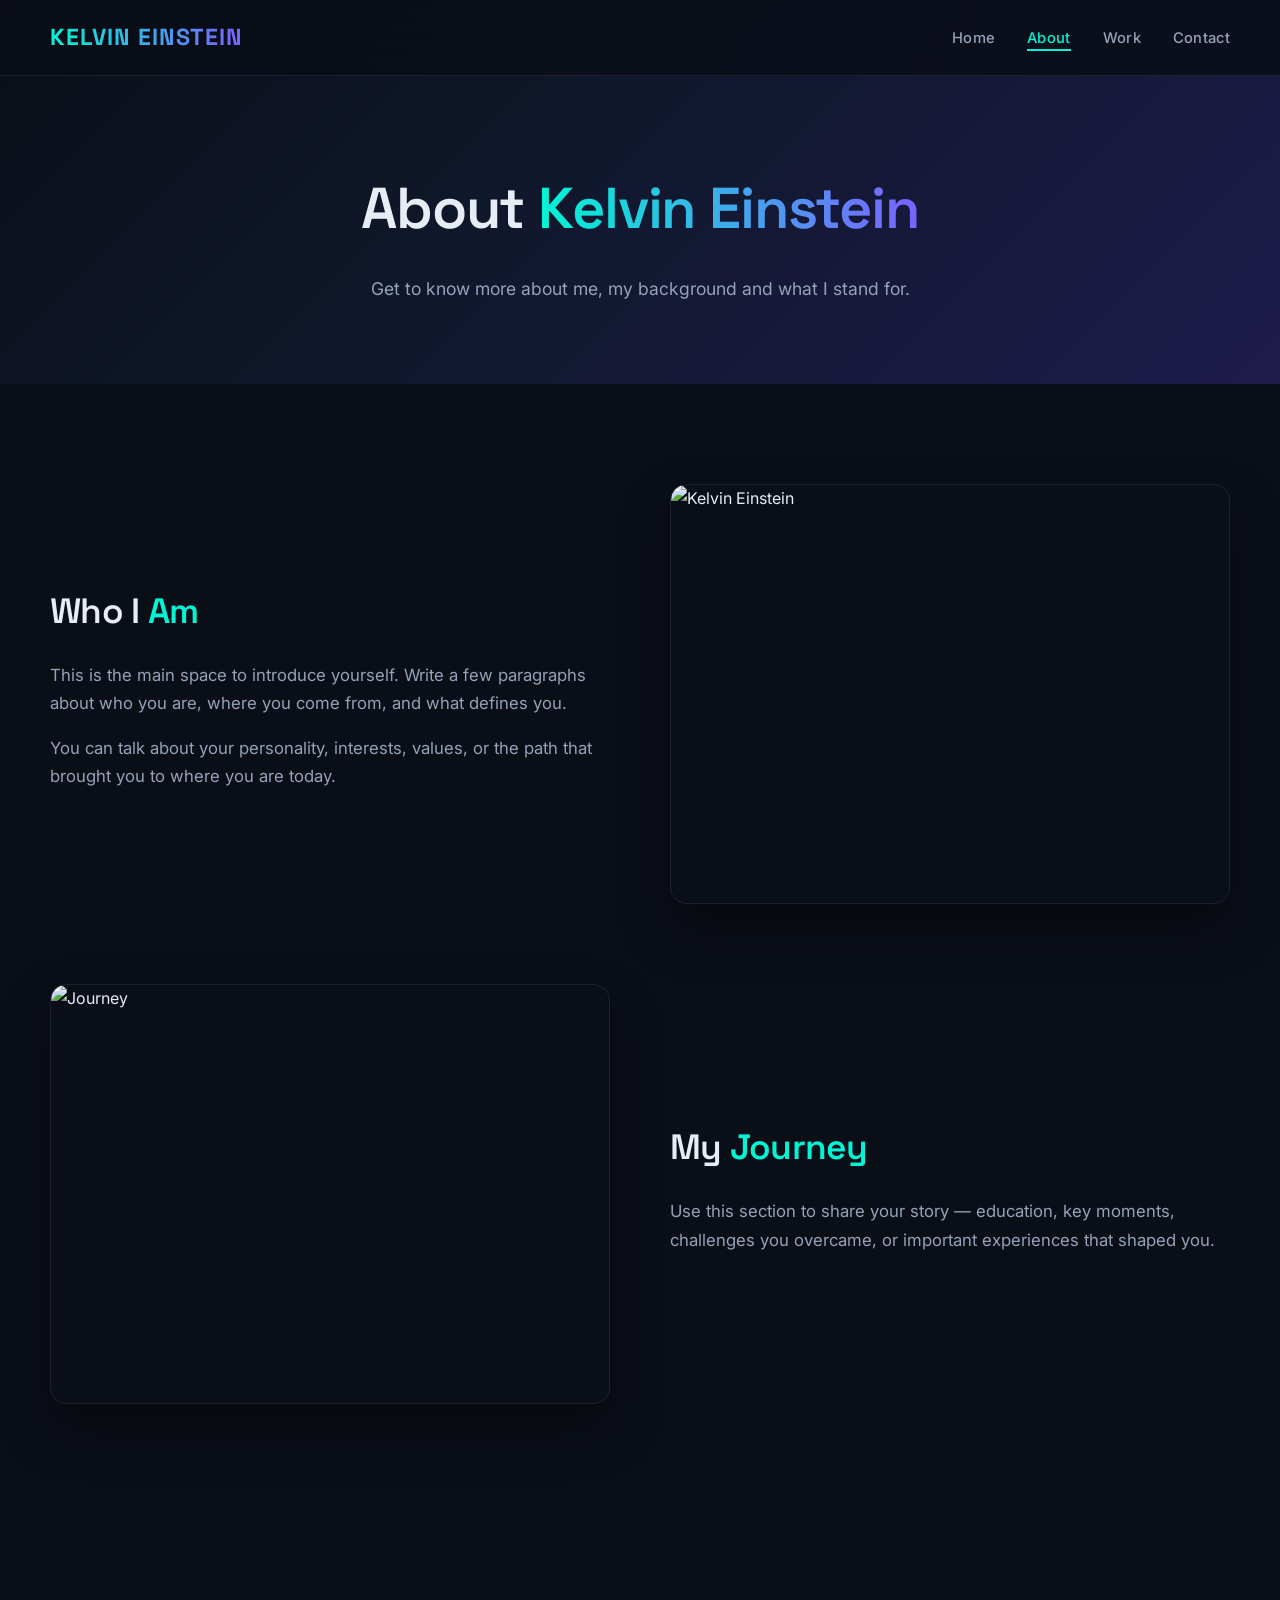
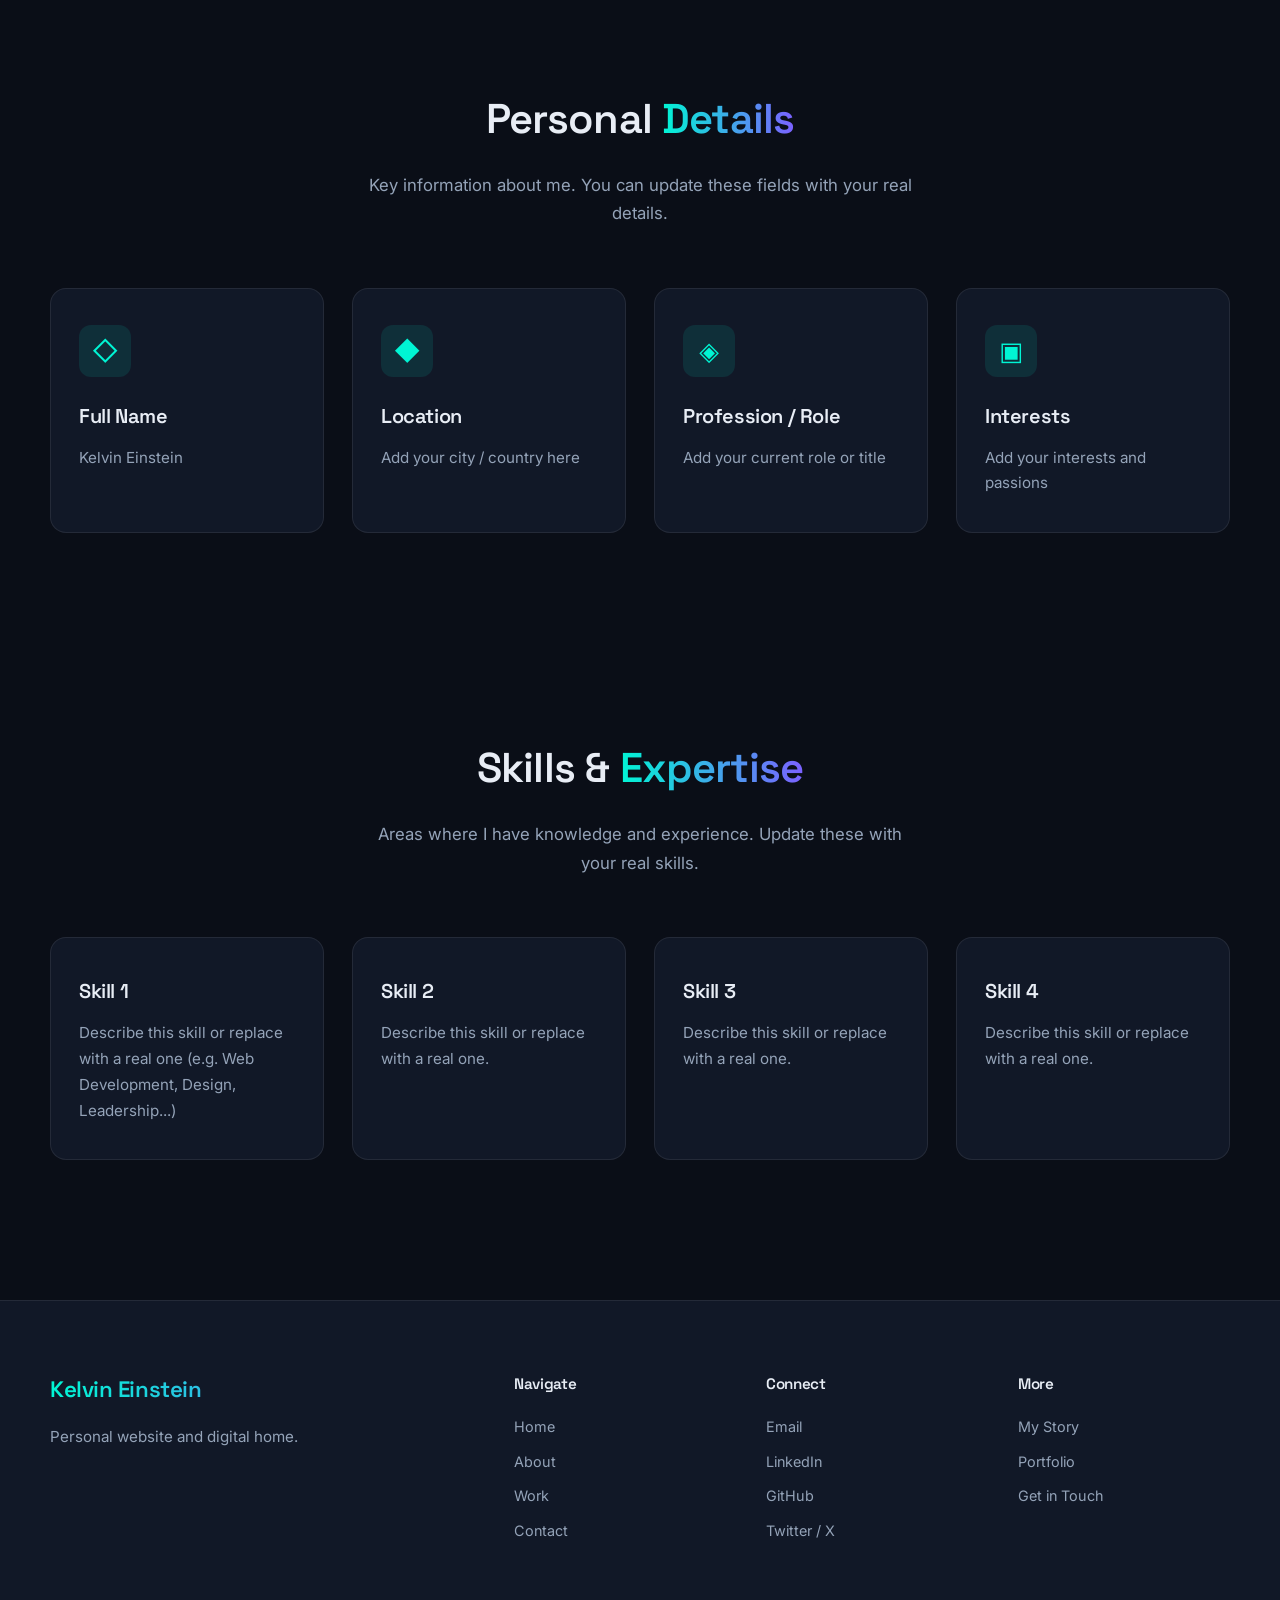
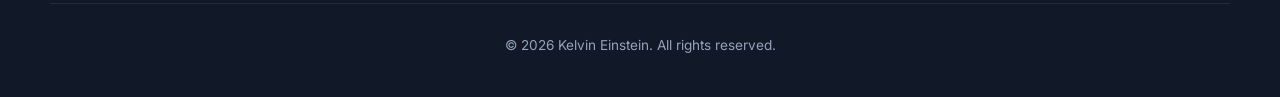
==== about.html @ 72213c8c "Transform into personal website for Kelvin Einstein - keep exact design, remove fashion content, add" ====
<!DOCTYPE html>
<html lang="en">
<head>
    <meta charset="UTF-8">
    <meta name="viewport" content="width=device-width, initial-scale=1.0">
    <title>About | Kelvin Einstein</title>
    <meta name="description" content="About Kelvin Einstein — background, journey and personal details.">
    <link rel="preconnect" href="https://fonts.googleapis.com">
    <link rel="preconnect" href="https://fonts.gstatic.com" crossorigin>
    <link href="https://fonts.googleapis.com/css2?family=Space+Grotesk:wght@400;500;600;700&family=Inter:wght@300;400;500;600&display=swap" rel="stylesheet">
    <link rel="stylesheet" href="style.css">
</head>
<body>

    <nav>
        <div class="logo">KELVIN EINSTEIN</div>
        <ul class="nav-links" id="navLinks">
            <li><a href="index.html">Home</a></li>
            <li><a href="about.html" class="active">About</a></li>
            <li><a href="work.html">Work</a></li>
            <li><a href="contact.html">Contact</a></li>
        </ul>
        <div class="hamburger" id="hamburger">
            <span></span>
            <span></span>
            <span></span>
        </div>
    </nav>

    <section class="page-hero">
        <h1>About <span>Kelvin Einstein</span></h1>
        <p>Get to know more about me, my background and what I stand for.</p>
    </section>

    <section class="section">
        <div class="content-block">
            <div class="content-text">
                <h2>Who I <span>Am</span></h2>
                <p><!-- Replace this with your real introduction --></p>
                <p>This is the main space to introduce yourself. Write a few paragraphs about who you are, where you come from, and what defines you.</p>
                <p>You can talk about your personality, interests, values, or the path that brought you to where you are today.</p>
            </div>
            <div class="content-image">
                <img src="https://images.unsplash.com/photo-1507003211169-0a1dd7228f2d?w=900&q=80" alt="Kelvin Einstein">
            </div>
        </div>

        <div class="content-block reverse">
            <div class="content-text">
                <h2>My <span>Journey</span></h2>
                <p><!-- Write about your background, education, career path, or life journey here --></p>
                <p>Use this section to share your story — education, key moments, challenges you overcame, or important experiences that shaped you.</p>
            </div>
            <div class="content-image">
                <img src="https://images.unsplash.com/photo-1506794778202-cad84cf45f1d?w=900&q=80" alt="Journey">
            </div>
        </div>
    </section>

    <!-- PERSONAL DETAILS SECTION -->
    <section class="section">
        <div class="section-header">
            <h2>Personal <span>Details</span></h2>
            <p>Key information about me. You can update these fields with your real details.</p>
        </div>

        <div class="features-grid">
            <div class="feature-card">
                <div class="feature-icon">◇</div>
                <h3>Full Name</h3>
                <p>Kelvin Einstein</p>
            </div>
            <div class="feature-card">
                <div class="feature-icon">◆</div>
                <h3>Location</h3>
                <p><!-- e.g. Kampala, Uganda --></p>
                <p>Add your city / country here</p>
            </div>
            <div class="feature-card">
                <div class="feature-icon">◈</div>
                <h3>Profession / Role</h3>
                <p><!-- e.g. Developer, Designer, Entrepreneur --></p>
                <p>Add your current role or title</p>
            </div>
            <div class="feature-card">
                <div class="feature-icon">▣</div>
                <h3>Interests</h3>
                <p><!-- List your hobbies or interests --></p>
                <p>Add your interests and passions</p>
            </div>
        </div>
    </section>

    <!-- SKILLS / EXPERTISE -->
    <section class="section">
        <div class="section-header">
            <h2>Skills & <span>Expertise</span></h2>
            <p>Areas where I have knowledge and experience. Update these with your real skills.</p>
        </div>

        <div class="features-grid">
            <div class="feature-card">
                <h3>Skill 1</h3>
                <p>Describe this skill or replace with a real one (e.g. Web Development, Design, Leadership...)</p>
            </div>
            <div class="feature-card">
                <h3>Skill 2</h3>
                <p>Describe this skill or replace with a real one.</p>
            </div>
            <div class="feature-card">
                <h3>Skill 3</h3>
                <p>Describe this skill or replace with a real one.</p>
            </div>
            <div class="feature-card">
                <h3>Skill 4</h3>
                <p>Describe this skill or replace with a real one.</p>
            </div>
        </div>
    </section>

    <footer>
        <div class="footer-grid">
            <div class="footer-brand">
                <h3>Kelvin Einstein</h3>
                <p>Personal website and digital home.</p>
            </div>
            <div class="footer-col">
                <h4>Navigate</h4>
                <a href="index.html">Home</a>
                <a href="about.html">About</a>
                <a href="work.html">Work</a>
                <a href="contact.html">Contact</a>
            </div>
            <div class="footer-col">
                <h4>Connect</h4>
                <a href="#">Email</a>
                <a href="#">LinkedIn</a>
                <a href="#">GitHub</a>
                <a href="#">Twitter / X</a>
            </div>
            <div class="footer-col">
                <h4>More</h4>
                <a href="about.html">My Story</a>
                <a href="work.html">Portfolio</a>
                <a href="contact.html">Get in Touch</a>
            </div>
        </div>
        <div class="copyright">
            © 2026 Kelvin Einstein. All rights reserved.
        </div>
    </footer>

    <script src="scripts.js"></script>
</body>
</html>
---- style.css ----
/* ============================================
   UGANDA MY PRIDE - Modern AI/Tech Design System
   ============================================ */

* {
    margin: 0;
    padding: 0;
    box-sizing: border-box;
}

:root {
    /* Superb AI/Tech Color Palette */
    --bg-deep: #0a0e17;
    --bg-card: #111827;
    --bg-elevated: #1a2332;
    --primary: #00f5d4;          /* Electric Cyan */
    --primary-dim: #00c4a7;
    --accent: #7b61ff;           /* Soft Purple */
    --accent-glow: rgba(123, 97, 255, 0.25);
    --text: #e8edf5;
    --text-muted: #94a3b8;
    --border: rgba(255, 255, 255, 0.08);
    --gradient-hero: linear-gradient(135deg, #0a0e17 0%, #0f172a 40%, #1e1b4b 100%);
    --gradient-text: linear-gradient(90deg, #00f5d4, #7b61ff);
    --shadow-glow: 0 0 40px rgba(0, 245, 212, 0.15);
}

html {
    scroll-behavior: smooth;
}

body {
    font-family: 'Inter', 'Segoe UI', system-ui, sans-serif;
    background-color: var(--bg-deep);
    color: var(--text);
    line-height: 1.7;
    overflow-x: hidden;
}

/* ========== TYPOGRAPHY ========== */
h1, h2, h3, h4 {
    font-family: 'Space Grotesk', 'Inter', sans-serif;
    font-weight: 600;
    letter-spacing: -0.02em;
}

/* ========== NAVIGATION ========== */
nav {
    position: fixed;
    top: 0;
    width: 100%;
    padding: 18px 50px;
    display: flex;
    justify-content: space-between;
    align-items: center;
    z-index: 1000;
    background: rgba(10, 14, 23, 0.85);
    backdrop-filter: blur(20px);
    border-bottom: 1px solid var(--border);
    transition: all 0.3s ease;
}

.logo {
    font-family: 'Space Grotesk', sans-serif;
    font-size: 1.45rem;
    font-weight: 700;
    letter-spacing: 1px;
    background: var(--gradient-text);
    -webkit-background-clip: text;
    -webkit-text-fill-color: transparent;
    background-clip: text;
}

.nav-links {
    display: flex;
    gap: 32px;
    list-style: none;
}

.nav-links a {
    color: var(--text-muted);
    text-decoration: none;
    font-weight: 500;
    font-size: 0.92rem;
    letter-spacing: 0.3px;
    transition: color 0.25s;
    position: relative;
}

.nav-links a:hover,
.nav-links a.active {
    color: var(--primary);
}

.nav-links a::after {
    content: '';
    position: absolute;
    bottom: -4px;
    left: 0;
    width: 0;
    height: 2px;
    background: var(--primary);
    transition: width 0.3s ease;
}

.nav-links a:hover::after,
.nav-links a.active::after {
    width: 100%;
}

/* Hamburger */
.hamburger {
    display: none;
    flex-direction: column;
    gap: 5px;
    cursor: pointer;
    z-index: 1001;
}

.hamburger span {
    width: 26px;
    height: 2.5px;
    background: var(--primary);
    border-radius: 2px;
    transition: 0.3s;
}

/* ========== HERO ========== */
.hero {
    min-height: 100vh;
    display: flex;
    flex-direction: column;
    justify-content: center;
    align-items: center;
    text-align: center;
    padding: 120px 40px 80px;
    background: var(--gradient-hero);
    position: relative;
    overflow: hidden;
}

.hero::before {
    content: '';
    position: absolute;
    top: -30%;
    right: -20%;
    width: 600px;
    height: 600px;
    background: radial-gradient(circle, rgba(0, 245, 212, 0.12) 0%, transparent 70%);
    pointer-events: none;
}

.hero::after {
    content: '';
    position: absolute;
    bottom: -20%;
    left: -15%;
    width: 500px;
    height: 500px;
    background: radial-gradient(circle, rgba(123, 97, 255, 0.1) 0%, transparent 70%);
    pointer-events: none;
}

.hero-badge {
    display: inline-block;
    padding: 6px 18px;
    background: rgba(0, 245, 212, 0.1);
    border: 1px solid rgba(0, 245, 212, 0.3);
    border-radius: 50px;
    font-size: 0.8rem;
    color: var(--primary);
    letter-spacing: 1.5px;
    text-transform: uppercase;
    margin-bottom: 28px;
    font-weight: 500;
}

.hero h1 {
    font-size: clamp(2.8rem, 6vw, 4.8rem);
    line-height: 1.1;
    margin-bottom: 24px;
    max-width: 900px;
}

.hero h1 span {
    background: var(--gradient-text);
    -webkit-background-clip: text;
    -webkit-text-fill-color: transparent;
    background-clip: text;
}

.hero p {
    font-size: 1.2rem;
    color: var(--text-muted);
    max-width: 580px;
    margin: 0 auto 40px;
    font-weight: 400;
}

.btn {
    display: inline-flex;
    align-items: center;
    gap: 10px;
    padding: 14px 32px;
    background: var(--primary);
    color: #0a0e17;
    text-decoration: none;
    font-weight: 600;
    font-size: 0.95rem;
    border-radius: 8px;
    transition: all 0.3s ease;
    border: none;
    cursor: pointer;
}

.btn:hover {
    background: var(--primary-dim);
    transform: translateY(-2px);
    box-shadow: var(--shadow-glow);
}

.btn-outline {
    background: transparent;
    border: 1.5px solid var(--primary);
    color: var(--primary);
}

.btn-outline:hover {
    background: rgba(0, 245, 212, 0.1);
    color: var(--primary);
}

.hero-buttons {
    display: flex;
    gap: 16px;
    flex-wrap: wrap;
    justify-content: center;
}

/* ========== SECTIONS ========== */
.section {
    padding: 100px 50px;
    max-width: 1280px;
    margin: 0 auto;
}

.section-header {
    text-align: center;
    margin-bottom: 60px;
}

.section-header h2 {
    font-size: 2.6rem;
    margin-bottom: 16px;
}

.section-header h2 span {
    background: var(--gradient-text);
    -webkit-background-clip: text;
    -webkit-text-fill-color: transparent;
    background-clip: text;
}

.section-header p {
    color: var(--text-muted);
    max-width: 560px;
    margin: 0 auto;
    font-size: 1.05rem;
}

/* ========== FEATURE CARDS ========== */
.features-grid {
    display: grid;
    grid-template-columns: repeat(auto-fit, minmax(260px, 1fr));
    gap: 28px;
}

.feature-card {
    background: var(--bg-card);
    border: 1px solid var(--border);
    border-radius: 16px;
    padding: 36px 28px;
    transition: all 0.35s ease;
    position: relative;
    overflow: hidden;
}

.feature-card::before {
    content: '';
    position: absolute;
    top: 0;
    left: 0;
    width: 100%;
    height: 3px;
    background: var(--gradient-text);
    opacity: 0;
    transition: opacity 0.3s;
}

.feature-card:hover {
    transform: translateY(-6px);
    border-color: rgba(0, 245, 212, 0.25);
    box-shadow: 0 20px 40px rgba(0, 0, 0, 0.3);
}

.feature-card:hover::before {
    opacity: 1;
}

.feature-icon {
    width: 52px;
    height: 52px;
    background: rgba(0, 245, 212, 0.1);
    border-radius: 12px;
    display: flex;
    align-items: center;
    justify-content: center;
    font-size: 1.6rem;
    margin-bottom: 22px;
    color: var(--primary);
}

.feature-card h3 {
    font-size: 1.25rem;
    margin-bottom: 12px;
}

.feature-card p {
    color: var(--text-muted);
    font-size: 0.95rem;
}

/* ========== GALLERY ========== */
.gallery-grid {
    display: grid;
    grid-template-columns: repeat(auto-fit, minmax(280px, 1fr));
    gap: 24px;
}

.gallery-item {
    position: relative;
    overflow: hidden;
    border-radius: 14px;
    height: 360px;
    cursor: pointer;
    border: 1px solid var(--border);
    background: var(--bg-card);
}

.gallery-item img {
    width: 100%;
    height: 100%;
    object-fit: cover;
    transition: transform 0.7s cubic-bezier(0.25, 0.46, 0.45, 0.94);
}

.gallery-item:hover img {
    transform: scale(1.08);
}

.gallery-overlay {
    position: absolute;
    bottom: 0;
    left: 0;
    right: 0;
    background: linear-gradient(transparent, rgba(10, 14, 23, 0.95));
    padding: 28px 20px 20px;
    transform: translateY(12px);
    opacity: 0;
    transition: all 0.4s ease;
}

.gallery-item:hover .gallery-overlay {
    transform: translateY(0);
    opacity: 1;
}

.gallery-overlay h3 {
    font-size: 1.2rem;
    margin-bottom: 4px;
}

.gallery-overlay p {
    font-size: 0.85rem;
    color: var(--text-muted);
}

/* ========== CONTENT BLOCKS ========== */
.content-block {
    display: grid;
    grid-template-columns: 1fr 1fr;
    gap: 60px;
    align-items: center;
    margin-bottom: 80px;
}

.content-block.reverse {
    direction: rtl;
}

.content-block.reverse > * {
    direction: ltr;
}

.content-text h2 {
    font-size: 2.2rem;
    margin-bottom: 20px;
}

.content-text h2 span {
    color: var(--primary);
}

.content-text p {
    color: var(--text-muted);
    margin-bottom: 16px;
    font-size: 1.05rem;
}

.content-image {
    border-radius: 16px;
    overflow: hidden;
    height: 420px;
    border: 1px solid var(--border);
    box-shadow: 0 25px 50px rgba(0, 0, 0, 0.35);
}

.content-image img {
    width: 100%;
    height: 100%;
    object-fit: cover;
}

/* ========== STATS ========== */
.stats-row {
    display: grid;
    grid-template-columns: repeat(4, 1fr);
    gap: 24px;
    margin: 60px 0;
}

.stat-item {
    text-align: center;
    padding: 28px 16px;
    background: var(--bg-card);
    border-radius: 14px;
    border: 1px solid var(--border);
}

.stat-item .number {
    font-size: 2.4rem;
    font-weight: 700;
    background: var(--gradient-text);
    -webkit-background-clip: text;
    -webkit-text-fill-color: transparent;
    background-clip: text;
    display: block;
    margin-bottom: 6px;
}

.stat-item .label {
    color: var(--text-muted);
    font-size: 0.9rem;
}

/* ========== FOOTER ========== */
footer {
    background: var(--bg-card);
    border-top: 1px solid var(--border);
    padding: 70px 50px 40px;
    margin-top: 40px;
}

.footer-grid {
    max-width: 1200px;
    margin: 0 auto;
    display: grid;
    grid-template-columns: 2fr 1fr 1fr 1fr;
    gap: 40px;
    margin-bottom: 50px;
}

.footer-brand h3 {
    font-size: 1.4rem;
    margin-bottom: 14px;
    background: var(--gradient-text);
    -webkit-background-clip: text;
    -webkit-text-fill-color: transparent;
    background-clip: text;
}

.footer-brand p {
    color: var(--text-muted);
    font-size: 0.95rem;
    max-width: 280px;
}

.footer-col h4 {
    font-size: 0.95rem;
    margin-bottom: 18px;
    color: var(--text);
}

.footer-col a {
    display: block;
    color: var(--text-muted);
    text-decoration: none;
    font-size: 0.9rem;
    margin-bottom: 10px;
    transition: color 0.25s;
}

.footer-col a:hover {
    color: var(--primary);
}

.copyright {
    text-align: center;
    padding-top: 30px;
    border-top: 1px solid var(--border);
    color: var(--text-muted);
    font-size: 0.85rem;
}

/* ========== LIGHTBOX ========== */
.lightbox {
    display: none;
    position: fixed;
    top: 0;
    left: 0;
    width: 100%;
    height: 100%;
    background: rgba(5, 8, 15, 0.95);
    z-index: 2000;
    justify-content: center;
    align-items: center;
    flex-direction: column;
    backdrop-filter: blur(8px);
}

.lightbox.active {
    display: flex;
}

.lightbox img {
    max-width: 88%;
    max-height: 72vh;
    border-radius: 10px;
    object-fit: contain;
    border: 1px solid var(--border);
}

.close-lightbox {
    position: absolute;
    top: 24px;
    right: 36px;
    font-size: 2.6rem;
    color: var(--text-muted);
    cursor: pointer;
    transition: 0.25s;
}

.close-lightbox:hover {
    color: var(--primary);
}

.lightbox-caption {
    color: var(--text);
    text-align: center;
    margin-top: 18px;
}

.lightbox-caption h3 {
    font-size: 1.4rem;
    margin-bottom: 6px;
}

.lightbox-caption p {
    color: var(--text-muted);
    font-size: 0.95rem;
}

/* ========== PAGE HERO (inner pages) ========== */
.page-hero {
    padding: 160px 50px 80px;
    text-align: center;
    background: var(--gradient-hero);
    position: relative;
}

.page-hero h1 {
    font-size: clamp(2.4rem, 5vw, 3.6rem);
    margin-bottom: 16px;
}

.page-hero h1 span {
    background: var(--gradient-text);
    -webkit-background-clip: text;
    -webkit-text-fill-color: transparent;
    background-clip: text;
}

.page-hero p {
    color: var(--text-muted);
    max-width: 560px;
    margin: 0 auto;
    font-size: 1.1rem;
}

/* ========== RESPONSIVE ========== */
@media (max-width: 960px) {
    nav {
        padding: 16px 24px;
    }

    .nav-links {
        position: fixed;
        top: 0;
        right: -100%;
        width: 75%;
        height: 100vh;
        background: var(--bg-deep);
        flex-direction: column;
        justify-content: center;
        align-items: center;
        gap: 36px;
        transition: 0.4s cubic-bezier(0.4, 0, 0.2, 1);
        border-left: 1px solid var(--border);
        z-index: 999;
    }

    .nav-links.active {
        right: 0;
    }

    .hamburger {
        display: flex;
    }

    .section {
        padding: 70px 24px;
    }

    .content-block,
    .content-block.reverse {
        grid-template-columns: 1fr;
        direction: ltr;
        gap: 36px;
    }

    .content-image {
        height: 320px;
    }

    .stats-row {
        grid-template-columns: 1fr 1fr;
    }

    .footer-grid {
        grid-template-columns: 1fr 1fr;
        gap: 32px;
    }
}

@media (max-width: 560px) {
    .hero h1 {
        font-size: 2.3rem;
    }

    .stats-row {
        grid-template-columns: 1fr;
    }

    .footer-grid {
        grid-template-columns: 1fr;
    }

    .hero-buttons {
        flex-direction: column;
        width: 100%;
        max-width: 280px;
    }

    .btn {
        width: 100%;
        justify-content: center;
    }
}
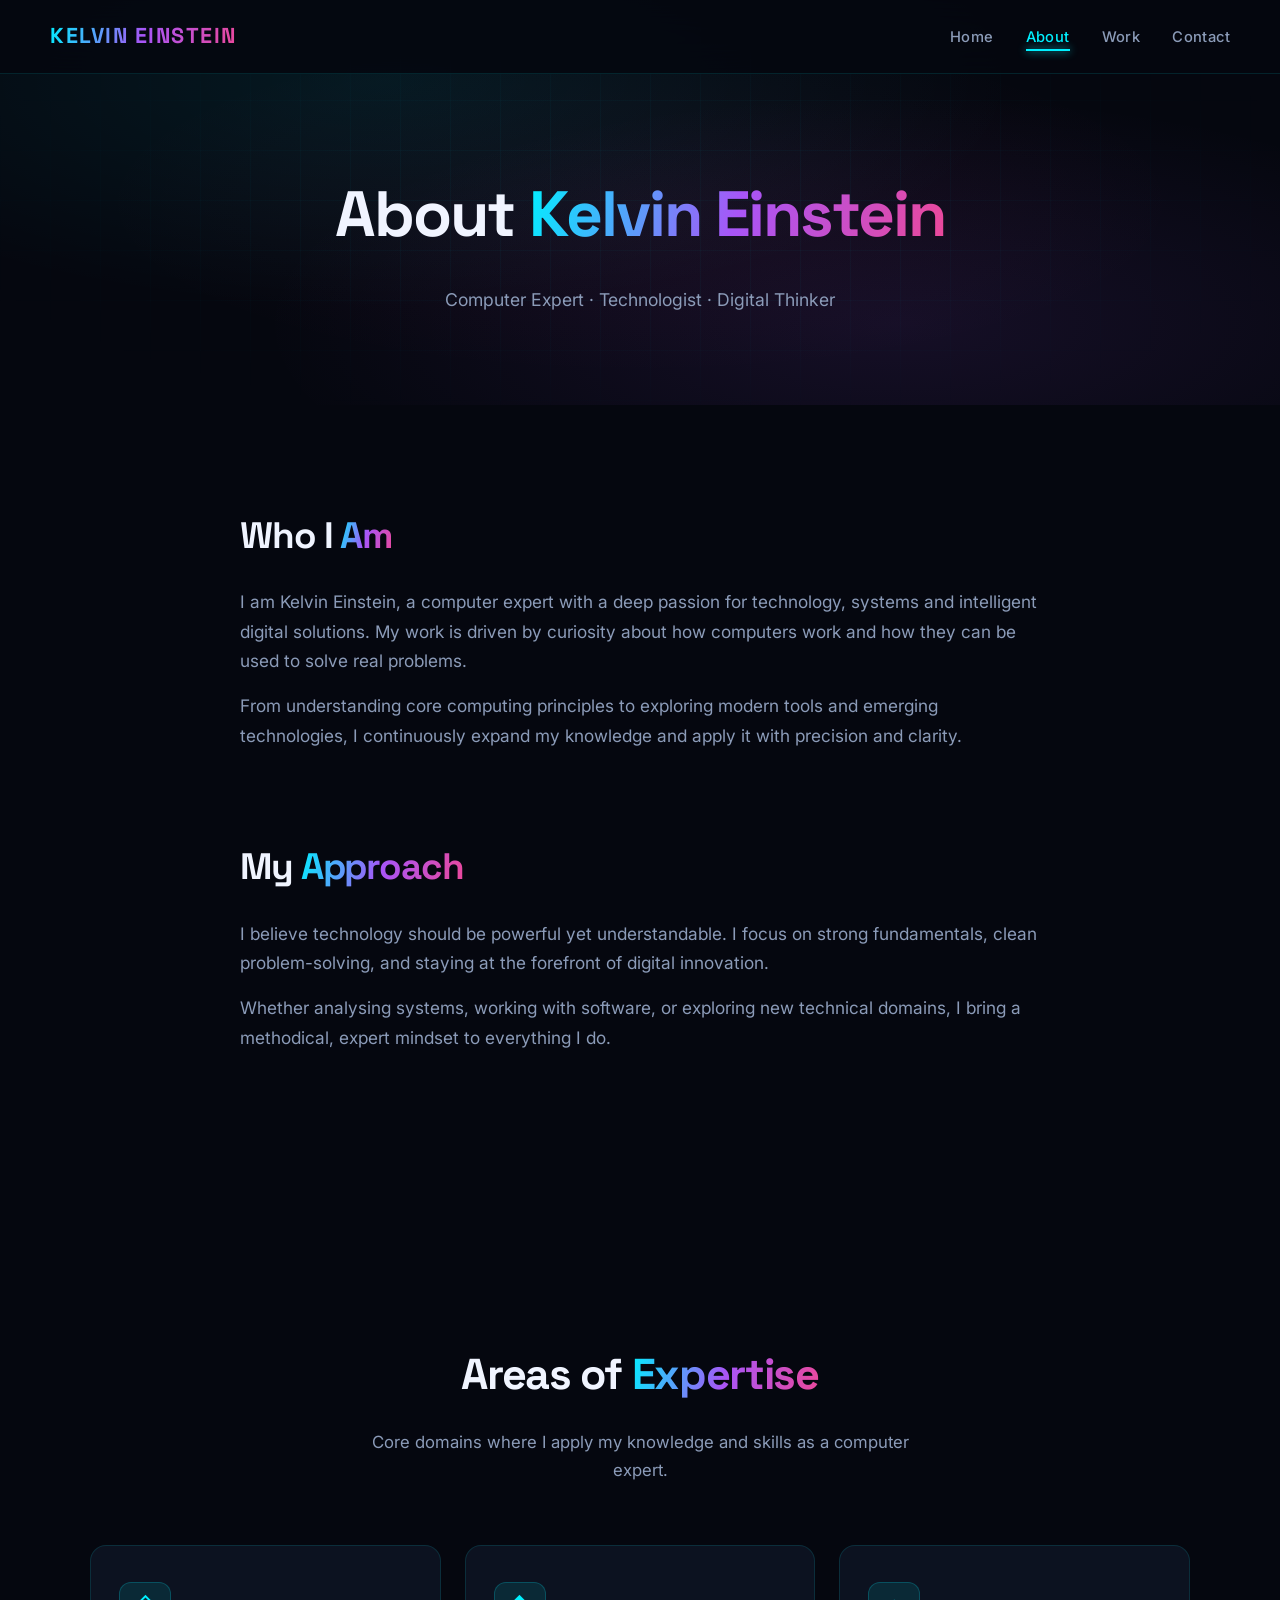
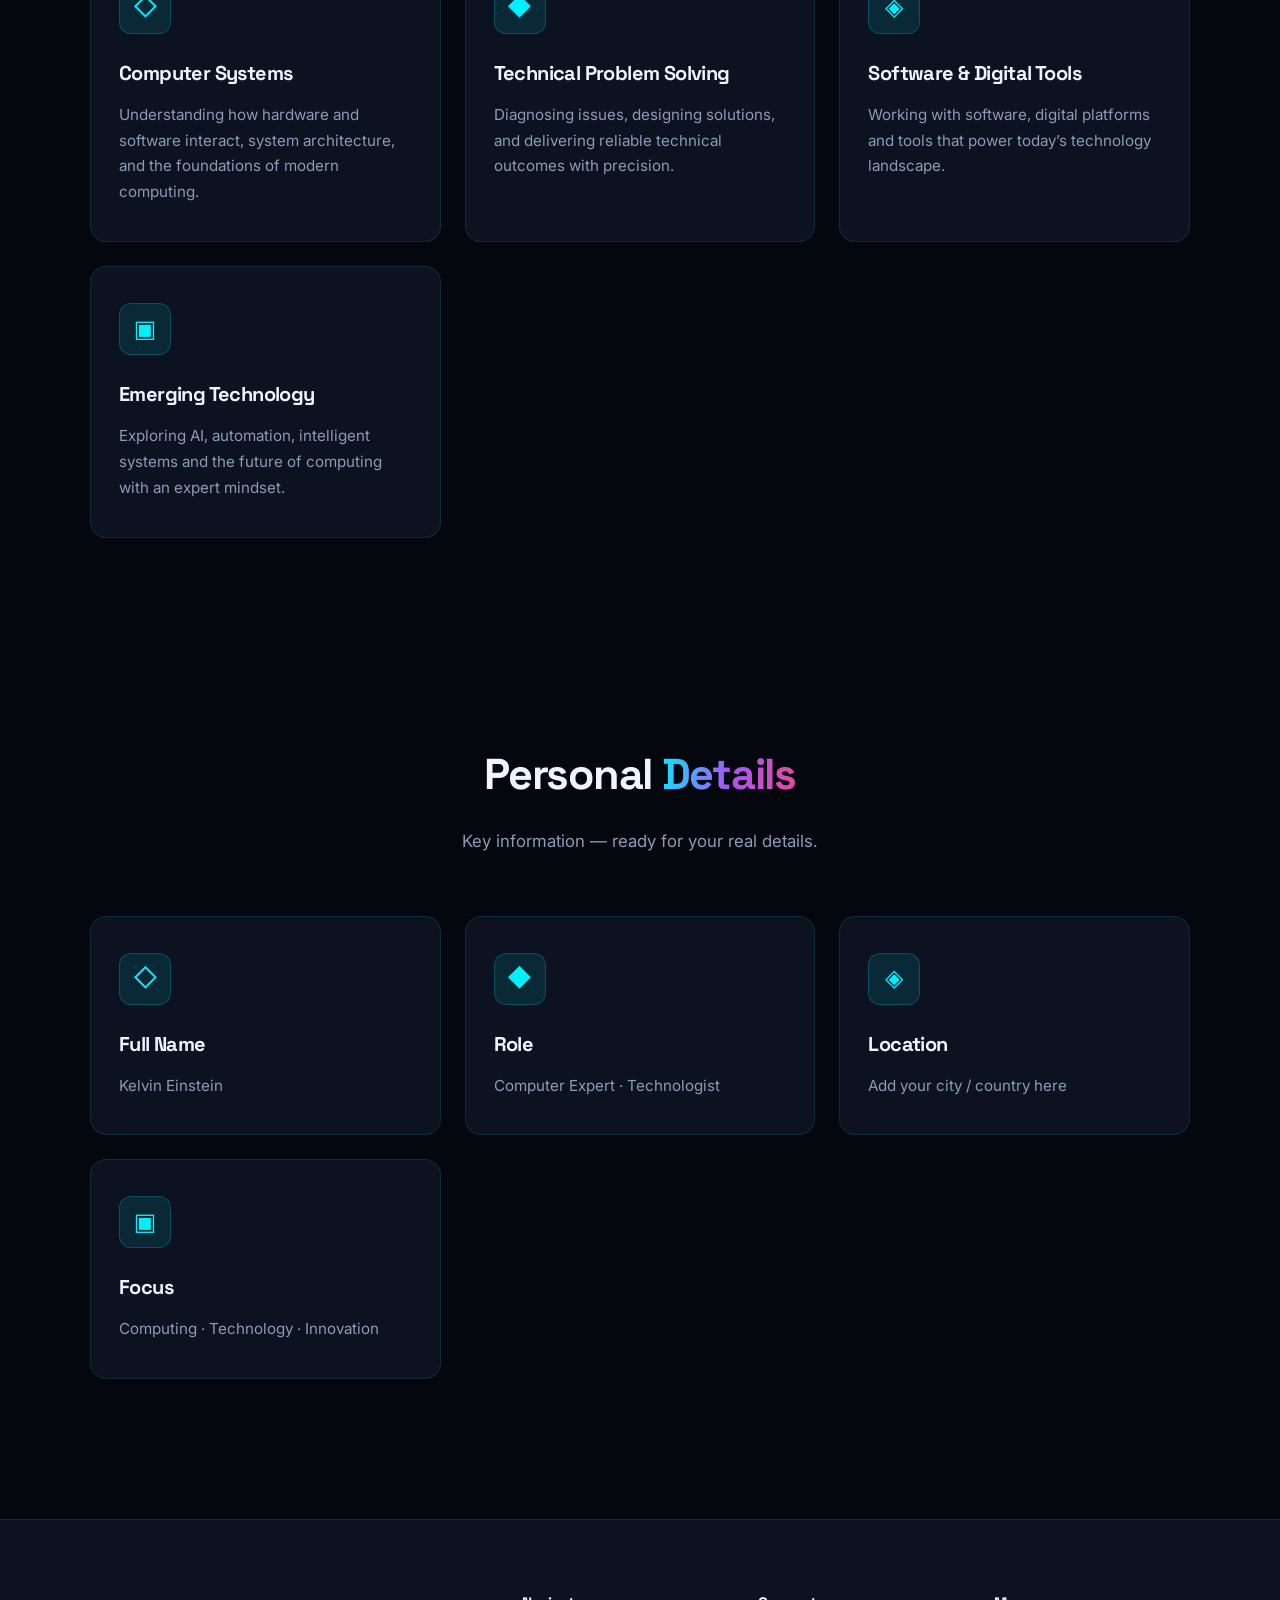
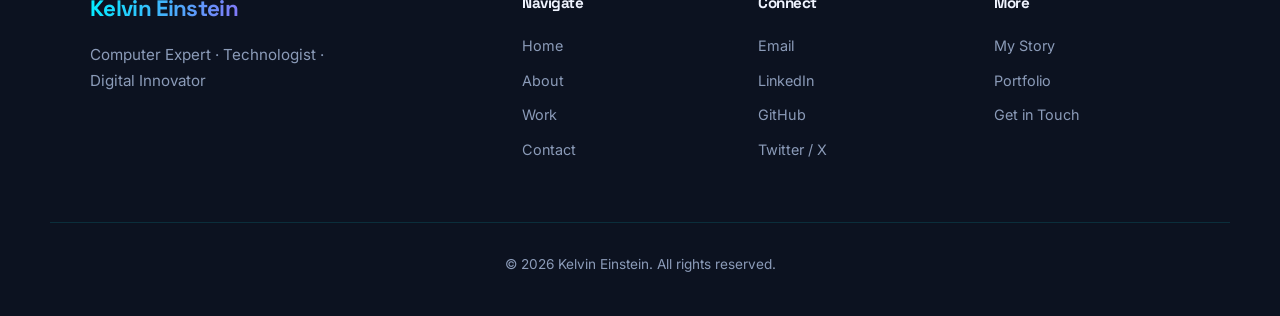
==== commit 09c4e5ff: "Bigger name, AI expert content, remove photos, magnificent AI structured background, more superb eye" ====
--- a/about.html
+++ b/about.html
@@ -4,7 +4,7 @@
     <meta charset="UTF-8">
     <meta name="viewport" content="width=device-width, initial-scale=1.0">
     <title>About | Kelvin Einstein</title>
-    <meta name="description" content="About Kelvin Einstein — background, journey and personal details.">
+    <meta name="description" content="About Kelvin Einstein — Computer Expert and Technologist.">
     <link rel="preconnect" href="https://fonts.googleapis.com">
     <link rel="preconnect" href="https://fonts.gstatic.com" crossorigin>
     <link href="https://fonts.googleapis.com/css2?family=Space+Grotesk:wght@400;500;600;700&family=Inter:wght@300;400;500;600&display=swap" rel="stylesheet">
@@ -29,39 +29,61 @@
 
     <section class="page-hero">
         <h1>About <span>Kelvin Einstein</span></h1>
-        <p>Get to know more about me, my background and what I stand for.</p>
+        <p>Computer Expert · Technologist · Digital Thinker</p>
     </section>
 
     <section class="section">
         <div class="content-block">
             <div class="content-text">
                 <h2>Who I <span>Am</span></h2>
-                <p><!-- Replace this with your real introduction --></p>
-                <p>This is the main space to introduce yourself. Write a few paragraphs about who you are, where you come from, and what defines you.</p>
-                <p>You can talk about your personality, interests, values, or the path that brought you to where you are today.</p>
-            </div>
-            <div class="content-image">
-                <img src="https://images.unsplash.com/photo-1507003211169-0a1dd7228f2d?w=900&q=80" alt="Kelvin Einstein">
+                <p>I am Kelvin Einstein, a computer expert with a deep passion for technology, systems and intelligent digital solutions. My work is driven by curiosity about how computers work and how they can be used to solve real problems.</p>
+                <p>From understanding core computing principles to exploring modern tools and emerging technologies, I continuously expand my knowledge and apply it with precision and clarity.</p>
             </div>
         </div>
 
-        <div class="content-block reverse">
+        <div class="content-block">
             <div class="content-text">
-                <h2>My <span>Journey</span></h2>
-                <p><!-- Write about your background, education, career path, or life journey here --></p>
-                <p>Use this section to share your story — education, key moments, challenges you overcame, or important experiences that shaped you.</p>
-            </div>
-            <div class="content-image">
-                <img src="https://images.unsplash.com/photo-1506794778202-cad84cf45f1d?w=900&q=80" alt="Journey">
+                <h2>My <span>Approach</span></h2>
+                <p>I believe technology should be powerful yet understandable. I focus on strong fundamentals, clean problem-solving, and staying at the forefront of digital innovation.</p>
+                <p>Whether analysing systems, working with software, or exploring new technical domains, I bring a methodical, expert mindset to everything I do.</p>
             </div>
         </div>
     </section>
 
-    <!-- PERSONAL DETAILS SECTION -->
+    <section class="section">
+        <div class="section-header">
+            <h2>Areas of <span>Expertise</span></h2>
+            <p>Core domains where I apply my knowledge and skills as a computer expert.</p>
+        </div>
+
+        <div class="features-grid">
+            <div class="feature-card">
+                <div class="feature-icon">◇</div>
+                <h3>Computer Systems</h3>
+                <p>Understanding how hardware and software interact, system architecture, and the foundations of modern computing.</p>
+            </div>
+            <div class="feature-card">
+                <div class="feature-icon">◆</div>
+                <h3>Technical Problem Solving</h3>
+                <p>Diagnosing issues, designing solutions, and delivering reliable technical outcomes with precision.</p>
+            </div>
+            <div class="feature-card">
+                <div class="feature-icon">◈</div>
+                <h3>Software & Digital Tools</h3>
+                <p>Working with software, digital platforms and tools that power today’s technology landscape.</p>
+            </div>
+            <div class="feature-card">
+                <div class="feature-icon">▣</div>
+                <h3>Emerging Technology</h3>
+                <p>Exploring AI, automation, intelligent systems and the future of computing with an expert mindset.</p>
+            </div>
+        </div>
+    </section>
+
     <section class="section">
         <div class="section-header">
             <h2>Personal <span>Details</span></h2>
-            <p>Key information about me. You can update these fields with your real details.</p>
+            <p>Key information — ready for your real details.</p>
         </div>
 
         <div class="features-grid">
@@ -72,48 +94,18 @@
             </div>
             <div class="feature-card">
                 <div class="feature-icon">◆</div>
+                <h3>Role</h3>
+                <p>Computer Expert · Technologist</p>
+            </div>
+            <div class="feature-card">
+                <div class="feature-icon">◈</div>
                 <h3>Location</h3>
-                <p><!-- e.g. Kampala, Uganda --></p>
                 <p>Add your city / country here</p>
             </div>
             <div class="feature-card">
-                <div class="feature-icon">◈</div>
-                <h3>Profession / Role</h3>
-                <p><!-- e.g. Developer, Designer, Entrepreneur --></p>
-                <p>Add your current role or title</p>
-            </div>
-            <div class="feature-card">
                 <div class="feature-icon">▣</div>
-                <h3>Interests</h3>
-                <p><!-- List your hobbies or interests --></p>
-                <p>Add your interests and passions</p>
-            </div>
-        </div>
-    </section>
-
-    <!-- SKILLS / EXPERTISE -->
-    <section class="section">
-        <div class="section-header">
-            <h2>Skills & <span>Expertise</span></h2>
-            <p>Areas where I have knowledge and experience. Update these with your real skills.</p>
-        </div>
-
-        <div class="features-grid">
-            <div class="feature-card">
-                <h3>Skill 1</h3>
-                <p>Describe this skill or replace with a real one (e.g. Web Development, Design, Leadership...)</p>
-            </div>
-            <div class="feature-card">
-                <h3>Skill 2</h3>
-                <p>Describe this skill or replace with a real one.</p>
-            </div>
-            <div class="feature-card">
-                <h3>Skill 3</h3>
-                <p>Describe this skill or replace with a real one.</p>
-            </div>
-            <div class="feature-card">
-                <h3>Skill 4</h3>
-                <p>Describe this skill or replace with a real one.</p>
+                <h3>Focus</h3>
+                <p>Computing · Technology · Innovation</p>
             </div>
         </div>
     </section>
@@ -122,7 +114,7 @@
         <div class="footer-grid">
             <div class="footer-brand">
                 <h3>Kelvin Einstein</h3>
-                <p>Personal website and digital home.</p>
+                <p>Computer Expert · Technologist · Digital Innovator</p>
             </div>
             <div class="footer-col">
                 <h4>Navigate</h4>
--- a/style.css
+++ b/style.css
@@ -1,5 +1,5 @@
 /* ============================================
-   UGANDA MY PRIDE - Modern AI/Tech Design System
+   KELVIN EINSTEIN - Superb AI Personal Site
    ============================================ */
 
 * {
@@ -9,20 +9,23 @@
 }
 
 :root {
-    /* Superb AI/Tech Color Palette */
-    --bg-deep: #0a0e17;
-    --bg-card: #111827;
-    --bg-elevated: #1a2332;
-    --primary: #00f5d4;          /* Electric Cyan */
-    --primary-dim: #00c4a7;
-    --accent: #7b61ff;           /* Soft Purple */
-    --accent-glow: rgba(123, 97, 255, 0.25);
-    --text: #e8edf5;
-    --text-muted: #94a3b8;
-    --border: rgba(255, 255, 255, 0.08);
-    --gradient-hero: linear-gradient(135deg, #0a0e17 0%, #0f172a 40%, #1e1b4b 100%);
-    --gradient-text: linear-gradient(90deg, #00f5d4, #7b61ff);
-    --shadow-glow: 0 0 40px rgba(0, 245, 212, 0.15);
+    --bg-deep: #05070f;
+    --bg-card: #0c1220;
+    --bg-elevated: #131b2e;
+    --primary: #00f0ff;
+    --primary-dim: #00c4d4;
+    --accent: #a855f7;
+    --accent-2: #ec4899;
+    --text: #f0f4ff;
+    --text-muted: #8b9bb8;
+    --border: rgba(0, 240, 255, 0.12);
+    --glow-cyan: 0 0 40px rgba(0, 240, 255, 0.35);
+    --glow-purple: 0 0 50px rgba(168, 85, 247, 0.3);
+    --gradient-text: linear-gradient(105deg, #00f0ff 0%, #a855f7 50%, #ec4899 100%);
+    --gradient-hero: radial-gradient(ellipse at 30% 20%, rgba(0, 240, 255, 0.08) 0%, transparent 50%),
+                     radial-gradient(ellipse at 70% 80%, rgba(168, 85, 247, 0.1) 0%, transparent 50%),
+                     radial-gradient(ellipse at 50% 50%, rgba(236, 72, 153, 0.05) 0%, transparent 60%),
+                     #05070f;
 }
 
 html {
@@ -37,11 +40,10 @@
     overflow-x: hidden;
 }
 
-/* ========== TYPOGRAPHY ========== */
 h1, h2, h3, h4 {
     font-family: 'Space Grotesk', 'Inter', sans-serif;
-    font-weight: 600;
-    letter-spacing: -0.02em;
+    font-weight: 700;
+    letter-spacing: -0.03em;
 }
 
 /* ========== NAVIGATION ========== */
@@ -54,17 +56,16 @@
     justify-content: space-between;
     align-items: center;
     z-index: 1000;
-    background: rgba(10, 14, 23, 0.85);
-    backdrop-filter: blur(20px);
+    background: rgba(5, 7, 15, 0.88);
+    backdrop-filter: blur(24px);
     border-bottom: 1px solid var(--border);
-    transition: all 0.3s ease;
 }
 
 .logo {
     font-family: 'Space Grotesk', sans-serif;
-    font-size: 1.45rem;
+    font-size: 1.35rem;
     font-weight: 700;
-    letter-spacing: 1px;
+    letter-spacing: 1.5px;
     background: var(--gradient-text);
     -webkit-background-clip: text;
     -webkit-text-fill-color: transparent;
@@ -82,7 +83,7 @@
     text-decoration: none;
     font-weight: 500;
     font-size: 0.92rem;
-    letter-spacing: 0.3px;
+    letter-spacing: 0.4px;
     transition: color 0.25s;
     position: relative;
 }
@@ -95,12 +96,13 @@
 .nav-links a::after {
     content: '';
     position: absolute;
-    bottom: -4px;
+    bottom: -5px;
     left: 0;
     width: 0;
     height: 2px;
     background: var(--primary);
     transition: width 0.3s ease;
+    box-shadow: 0 0 8px var(--primary);
 }
 
 .nav-links a:hover::after,
@@ -108,7 +110,6 @@
     width: 100%;
 }
 
-/* Hamburger */
 .hamburger {
     display: none;
     flex-direction: column;
@@ -123,9 +124,10 @@
     background: var(--primary);
     border-radius: 2px;
     transition: 0.3s;
-}
-
-/* ========== HERO ========== */
+    box-shadow: 0 0 6px var(--primary);
+}
+
+/* ========== HERO with AI STRUCTURE BACKGROUND ========== */
 .hero {
     min-height: 100vh;
     display: flex;
@@ -133,77 +135,144 @@
     justify-content: center;
     align-items: center;
     text-align: center;
-    padding: 120px 40px 80px;
+    padding: 140px 40px 100px;
     background: var(--gradient-hero);
     position: relative;
     overflow: hidden;
 }
 
+/* AI Grid Structure */
 .hero::before {
     content: '';
     position: absolute;
-    top: -30%;
-    right: -20%;
-    width: 600px;
-    height: 600px;
-    background: radial-gradient(circle, rgba(0, 245, 212, 0.12) 0%, transparent 70%);
+    inset: 0;
+    background-image:
+        linear-gradient(rgba(0, 240, 255, 0.04) 1px, transparent 1px),
+        linear-gradient(90deg, rgba(0, 240, 255, 0.04) 1px, transparent 1px);
+    background-size: 60px 60px;
+    mask-image: radial-gradient(ellipse at center, black 20%, transparent 75%);
+    -webkit-mask-image: radial-gradient(ellipse at center, black 20%, transparent 75%);
     pointer-events: none;
-}
-
+    animation: gridPulse 8s ease-in-out infinite;
+}
+
+/* Glowing orbs / nodes */
 .hero::after {
     content: '';
     position: absolute;
-    bottom: -20%;
-    left: -15%;
     width: 500px;
     height: 500px;
-    background: radial-gradient(circle, rgba(123, 97, 255, 0.1) 0%, transparent 70%);
+    top: 15%;
+    right: 5%;
+    background: radial-gradient(circle, rgba(0, 240, 255, 0.15) 0%, rgba(168, 85, 247, 0.08) 40%, transparent 70%);
+    border-radius: 50%;
+    filter: blur(40px);
     pointer-events: none;
-}
-
-.hero-badge {
-    display: inline-block;
-    padding: 6px 18px;
-    background: rgba(0, 245, 212, 0.1);
-    border: 1px solid rgba(0, 245, 212, 0.3);
-    border-radius: 50px;
-    font-size: 0.8rem;
-    color: var(--primary);
-    letter-spacing: 1.5px;
-    text-transform: uppercase;
+    animation: orbFloat 12s ease-in-out infinite;
+}
+
+.hero-ai-layer {
+    position: absolute;
+    inset: 0;
+    pointer-events: none;
+    overflow: hidden;
+}
+
+/* Circuit / neural lines */
+.hero-ai-layer .circuit {
+    position: absolute;
+    background: linear-gradient(90deg, transparent, rgba(0, 240, 255, 0.35), transparent);
+    height: 1px;
+    width: 180px;
+    opacity: 0.6;
+    animation: circuitScan 6s linear infinite;
+}
+
+.hero-ai-layer .circuit:nth-child(1) { top: 22%; left: 8%; animation-delay: 0s; width: 220px; }
+.hero-ai-layer .circuit:nth-child(2) { top: 38%; right: 12%; animation-delay: 1.5s; width: 160px; background: linear-gradient(90deg, transparent, rgba(168, 85, 247, 0.4), transparent); }
+.hero-ai-layer .circuit:nth-child(3) { top: 55%; left: 15%; animation-delay: 3s; width: 200px; }
+.hero-ai-layer .circuit:nth-child(4) { top: 70%; right: 18%; animation-delay: 4.5s; width: 140px; background: linear-gradient(90deg, transparent, rgba(236, 72, 153, 0.35), transparent); }
+.hero-ai-layer .circuit:nth-child(5) { top: 28%; left: 45%; animation-delay: 2s; width: 100px; }
+.hero-ai-layer .circuit:nth-child(6) { top: 62%; left: 55%; animation-delay: 5s; width: 130px; background: linear-gradient(90deg, transparent, rgba(0, 240, 255, 0.3), transparent); }
+
+/* Floating nodes */
+.hero-ai-layer .node {
+    position: absolute;
+    width: 8px;
+    height: 8px;
+    background: var(--primary);
+    border-radius: 50%;
+    box-shadow: 0 0 12px var(--primary), 0 0 24px rgba(0, 240, 255, 0.4);
+    animation: nodePulse 3s ease-in-out infinite;
+}
+
+.hero-ai-layer .node:nth-child(7) { top: 25%; left: 18%; animation-delay: 0.2s; }
+.hero-ai-layer .node:nth-child(8) { top: 40%; right: 22%; animation-delay: 0.8s; background: var(--accent); box-shadow: 0 0 12px var(--accent); }
+.hero-ai-layer .node:nth-child(9) { top: 58%; left: 25%; animation-delay: 1.4s; }
+.hero-ai-layer .node:nth-child(10) { top: 72%; right: 28%; animation-delay: 2s; background: var(--accent-2); box-shadow: 0 0 12px var(--accent-2); }
+.hero-ai-layer .node:nth-child(11) { top: 33%; left: 60%; animation-delay: 1s; }
+.hero-ai-layer .node:nth-child(12) { top: 48%; left: 70%; animation-delay: 2.5s; background: var(--accent); box-shadow: 0 0 12px var(--accent); }
+
+@keyframes gridPulse {
+    0%, 100% { opacity: 0.7; }
+    50% { opacity: 1; }
+}
+
+@keyframes orbFloat {
+    0%, 100% { transform: translate(0, 0) scale(1); }
+    50% { transform: translate(-30px, 40px) scale(1.1); }
+}
+
+@keyframes circuitScan {
+    0% { transform: translateX(-30px); opacity: 0; }
+    20% { opacity: 0.7; }
+    80% { opacity: 0.7; }
+    100% { transform: translateX(40px); opacity: 0; }
+}
+
+@keyframes nodePulse {
+    0%, 100% { transform: scale(1); opacity: 0.8; }
+    50% { transform: scale(1.6); opacity: 1; }
+}
+
+/* Giant Name */
+.hero h1 {
+    font-size: clamp(3.8rem, 11vw, 8.5rem);
+    line-height: 0.95;
     margin-bottom: 28px;
-    font-weight: 500;
-}
-
-.hero h1 {
-    font-size: clamp(2.8rem, 6vw, 4.8rem);
-    line-height: 1.1;
-    margin-bottom: 24px;
-    max-width: 900px;
+    font-weight: 700;
+    letter-spacing: -0.04em;
+    position: relative;
+    z-index: 2;
+    text-shadow: 0 0 60px rgba(0, 240, 255, 0.25);
 }
 
 .hero h1 span {
+    display: block;
     background: var(--gradient-text);
     -webkit-background-clip: text;
     -webkit-text-fill-color: transparent;
     background-clip: text;
+    filter: drop-shadow(0 0 30px rgba(168, 85, 247, 0.4));
 }
 
 .hero p {
-    font-size: 1.2rem;
-    color: var(--text-muted);
-    max-width: 580px;
-    margin: 0 auto 40px;
+    font-size: 1.25rem;
+    color: var(--text-muted);
+    max-width: 560px;
+    margin: 0 auto 42px;
     font-weight: 400;
+    position: relative;
+    z-index: 2;
 }
 
 .btn {
     display: inline-flex;
     align-items: center;
     gap: 10px;
-    padding: 14px 32px;
+    padding: 15px 34px;
     background: var(--primary);
-    color: #0a0e17;
+    color: #05070f;
     text-decoration: none;
     font-weight: 600;
     font-size: 0.95rem;
@@ -211,23 +280,28 @@
     transition: all 0.3s ease;
     border: none;
     cursor: pointer;
+    position: relative;
+    z-index: 2;
+    box-shadow: 0 0 20px rgba(0, 240, 255, 0.3);
 }
 
 .btn:hover {
-    background: var(--primary-dim);
-    transform: translateY(-2px);
-    box-shadow: var(--shadow-glow);
+    background: #fff;
+    transform: translateY(-3px);
+    box-shadow: var(--glow-cyan);
 }
 
 .btn-outline {
     background: transparent;
     border: 1.5px solid var(--primary);
     color: var(--primary);
+    box-shadow: none;
 }
 
 .btn-outline:hover {
-    background: rgba(0, 245, 212, 0.1);
+    background: rgba(0, 240, 255, 0.12);
     color: var(--primary);
+    box-shadow: 0 0 25px rgba(0, 240, 255, 0.25);
 }
 
 .hero-buttons {
@@ -235,12 +309,14 @@
     gap: 16px;
     flex-wrap: wrap;
     justify-content: center;
+    position: relative;
+    z-index: 2;
 }
 
 /* ========== SECTIONS ========== */
 .section {
     padding: 100px 50px;
-    max-width: 1280px;
+    max-width: 1200px;
     margin: 0 auto;
 }
 
@@ -250,7 +326,7 @@
 }
 
 .section-header h2 {
-    font-size: 2.6rem;
+    font-size: 2.7rem;
     margin-bottom: 16px;
 }
 
@@ -272,7 +348,7 @@
 .features-grid {
     display: grid;
     grid-template-columns: repeat(auto-fit, minmax(260px, 1fr));
-    gap: 28px;
+    gap: 24px;
 }
 
 .feature-card {
@@ -291,7 +367,7 @@
     top: 0;
     left: 0;
     width: 100%;
-    height: 3px;
+    height: 2px;
     background: var(--gradient-text);
     opacity: 0;
     transition: opacity 0.3s;
@@ -299,8 +375,8 @@
 
 .feature-card:hover {
     transform: translateY(-6px);
-    border-color: rgba(0, 245, 212, 0.25);
-    box-shadow: 0 20px 40px rgba(0, 0, 0, 0.3);
+    border-color: rgba(0, 240, 255, 0.3);
+    box-shadow: 0 20px 50px rgba(0, 0, 0, 0.4), 0 0 30px rgba(0, 240, 255, 0.08);
 }
 
 .feature-card:hover::before {
@@ -310,14 +386,15 @@
 .feature-icon {
     width: 52px;
     height: 52px;
-    background: rgba(0, 245, 212, 0.1);
+    background: rgba(0, 240, 255, 0.1);
     border-radius: 12px;
     display: flex;
     align-items: center;
     justify-content: center;
-    font-size: 1.6rem;
+    font-size: 1.5rem;
     margin-bottom: 22px;
     color: var(--primary);
+    border: 1px solid rgba(0, 240, 255, 0.2);
 }
 
 .feature-card h3 {
@@ -330,125 +407,59 @@
     font-size: 0.95rem;
 }
 
-/* ========== GALLERY ========== */
-.gallery-grid {
-    display: grid;
-    grid-template-columns: repeat(auto-fit, minmax(280px, 1fr));
-    gap: 24px;
-}
-
-.gallery-item {
-    position: relative;
-    overflow: hidden;
-    border-radius: 14px;
-    height: 360px;
-    cursor: pointer;
-    border: 1px solid var(--border);
-    background: var(--bg-card);
-}
-
-.gallery-item img {
-    width: 100%;
-    height: 100%;
-    object-fit: cover;
-    transition: transform 0.7s cubic-bezier(0.25, 0.46, 0.45, 0.94);
-}
-
-.gallery-item:hover img {
-    transform: scale(1.08);
-}
-
-.gallery-overlay {
-    position: absolute;
-    bottom: 0;
-    left: 0;
-    right: 0;
-    background: linear-gradient(transparent, rgba(10, 14, 23, 0.95));
-    padding: 28px 20px 20px;
-    transform: translateY(12px);
-    opacity: 0;
-    transition: all 0.4s ease;
-}
-
-.gallery-item:hover .gallery-overlay {
-    transform: translateY(0);
-    opacity: 1;
-}
-
-.gallery-overlay h3 {
-    font-size: 1.2rem;
-    margin-bottom: 4px;
-}
-
-.gallery-overlay p {
-    font-size: 0.85rem;
-    color: var(--text-muted);
-}
-
-/* ========== CONTENT BLOCKS ========== */
+/* ========== CONTENT BLOCKS (no photos) ========== */
 .content-block {
     display: grid;
-    grid-template-columns: 1fr 1fr;
-    gap: 60px;
-    align-items: center;
-    margin-bottom: 80px;
-}
-
-.content-block.reverse {
-    direction: rtl;
-}
-
-.content-block.reverse > * {
-    direction: ltr;
+    grid-template-columns: 1fr;
+    gap: 40px;
+    margin-bottom: 70px;
+    max-width: 800px;
+    margin-left: auto;
+    margin-right: auto;
 }
 
 .content-text h2 {
-    font-size: 2.2rem;
+    font-size: 2.3rem;
     margin-bottom: 20px;
 }
 
 .content-text h2 span {
-    color: var(--primary);
+    background: var(--gradient-text);
+    -webkit-background-clip: text;
+    -webkit-text-fill-color: transparent;
+    background-clip: text;
 }
 
 .content-text p {
     color: var(--text-muted);
     margin-bottom: 16px;
-    font-size: 1.05rem;
-}
-
-.content-image {
-    border-radius: 16px;
-    overflow: hidden;
-    height: 420px;
-    border: 1px solid var(--border);
-    box-shadow: 0 25px 50px rgba(0, 0, 0, 0.35);
-}
-
-.content-image img {
-    width: 100%;
-    height: 100%;
-    object-fit: cover;
+    font-size: 1.08rem;
 }
 
 /* ========== STATS ========== */
 .stats-row {
     display: grid;
     grid-template-columns: repeat(4, 1fr);
-    gap: 24px;
-    margin: 60px 0;
+    gap: 20px;
+    margin: 50px 0;
 }
 
 .stat-item {
     text-align: center;
-    padding: 28px 16px;
+    padding: 30px 16px;
     background: var(--bg-card);
     border-radius: 14px;
     border: 1px solid var(--border);
+    transition: all 0.3s;
+}
+
+.stat-item:hover {
+    border-color: rgba(0, 240, 255, 0.3);
+    box-shadow: 0 0 25px rgba(0, 240, 255, 0.1);
 }
 
 .stat-item .number {
-    font-size: 2.4rem;
+    font-size: 2.5rem;
     font-weight: 700;
     background: var(--gradient-text);
     -webkit-background-clip: text;
@@ -460,7 +471,52 @@
 
 .stat-item .label {
     color: var(--text-muted);
-    font-size: 0.9rem;
+    font-size: 0.88rem;
+}
+
+/* ========== PAGE HERO (inner pages) ========== */
+.page-hero {
+    padding: 160px 50px 90px;
+    text-align: center;
+    background: var(--gradient-hero);
+    position: relative;
+    overflow: hidden;
+}
+
+.page-hero::before {
+    content: '';
+    position: absolute;
+    inset: 0;
+    background-image:
+        linear-gradient(rgba(0, 240, 255, 0.03) 1px, transparent 1px),
+        linear-gradient(90deg, rgba(0, 240, 255, 0.03) 1px, transparent 1px);
+    background-size: 50px 50px;
+    mask-image: radial-gradient(ellipse at center, black 30%, transparent 80%);
+    -webkit-mask-image: radial-gradient(ellipse at center, black 30%, transparent 80%);
+    pointer-events: none;
+}
+
+.page-hero h1 {
+    font-size: clamp(2.6rem, 6vw, 4rem);
+    margin-bottom: 16px;
+    position: relative;
+    z-index: 1;
+}
+
+.page-hero h1 span {
+    background: var(--gradient-text);
+    -webkit-background-clip: text;
+    -webkit-text-fill-color: transparent;
+    background-clip: text;
+}
+
+.page-hero p {
+    color: var(--text-muted);
+    max-width: 540px;
+    margin: 0 auto;
+    font-size: 1.1rem;
+    position: relative;
+    z-index: 1;
 }
 
 /* ========== FOOTER ========== */
@@ -472,7 +528,7 @@
 }
 
 .footer-grid {
-    max-width: 1200px;
+    max-width: 1100px;
     margin: 0 auto;
     display: grid;
     grid-template-columns: 2fr 1fr 1fr 1fr;
@@ -492,7 +548,7 @@
 .footer-brand p {
     color: var(--text-muted);
     font-size: 0.95rem;
-    max-width: 280px;
+    max-width: 260px;
 }
 
 .footer-col h4 {
@@ -520,91 +576,6 @@
     border-top: 1px solid var(--border);
     color: var(--text-muted);
     font-size: 0.85rem;
-}
-
-/* ========== LIGHTBOX ========== */
-.lightbox {
-    display: none;
-    position: fixed;
-    top: 0;
-    left: 0;
-    width: 100%;
-    height: 100%;
-    background: rgba(5, 8, 15, 0.95);
-    z-index: 2000;
-    justify-content: center;
-    align-items: center;
-    flex-direction: column;
-    backdrop-filter: blur(8px);
-}
-
-.lightbox.active {
-    display: flex;
-}
-
-.lightbox img {
-    max-width: 88%;
-    max-height: 72vh;
-    border-radius: 10px;
-    object-fit: contain;
-    border: 1px solid var(--border);
-}
-
-.close-lightbox {
-    position: absolute;
-    top: 24px;
-    right: 36px;
-    font-size: 2.6rem;
-    color: var(--text-muted);
-    cursor: pointer;
-    transition: 0.25s;
-}
-
-.close-lightbox:hover {
-    color: var(--primary);
-}
-
-.lightbox-caption {
-    color: var(--text);
-    text-align: center;
-    margin-top: 18px;
-}
-
-.lightbox-caption h3 {
-    font-size: 1.4rem;
-    margin-bottom: 6px;
-}
-
-.lightbox-caption p {
-    color: var(--text-muted);
-    font-size: 0.95rem;
-}
-
-/* ========== PAGE HERO (inner pages) ========== */
-.page-hero {
-    padding: 160px 50px 80px;
-    text-align: center;
-    background: var(--gradient-hero);
-    position: relative;
-}
-
-.page-hero h1 {
-    font-size: clamp(2.4rem, 5vw, 3.6rem);
-    margin-bottom: 16px;
-}
-
-.page-hero h1 span {
-    background: var(--gradient-text);
-    -webkit-background-clip: text;
-    -webkit-text-fill-color: transparent;
-    background-clip: text;
-}
-
-.page-hero p {
-    color: var(--text-muted);
-    max-width: 560px;
-    margin: 0 auto;
-    font-size: 1.1rem;
 }
 
 /* ========== RESPONSIVE ========== */
@@ -641,17 +612,6 @@
         padding: 70px 24px;
     }
 
-    .content-block,
-    .content-block.reverse {
-        grid-template-columns: 1fr;
-        direction: ltr;
-        gap: 36px;
-    }
-
-    .content-image {
-        height: 320px;
-    }
-
     .stats-row {
         grid-template-columns: 1fr 1fr;
     }
@@ -660,13 +620,13 @@
         grid-template-columns: 1fr 1fr;
         gap: 32px;
     }
+
+    .hero h1 {
+        font-size: clamp(3.2rem, 12vw, 5.5rem);
+    }
 }
 
 @media (max-width: 560px) {
-    .hero h1 {
-        font-size: 2.3rem;
-    }
-
     .stats-row {
         grid-template-columns: 1fr;
     }
@@ -685,4 +645,8 @@
         width: 100%;
         justify-content: center;
     }
-}
+
+    .hero h1 {
+        font-size: 3.2rem;
+    }
+}
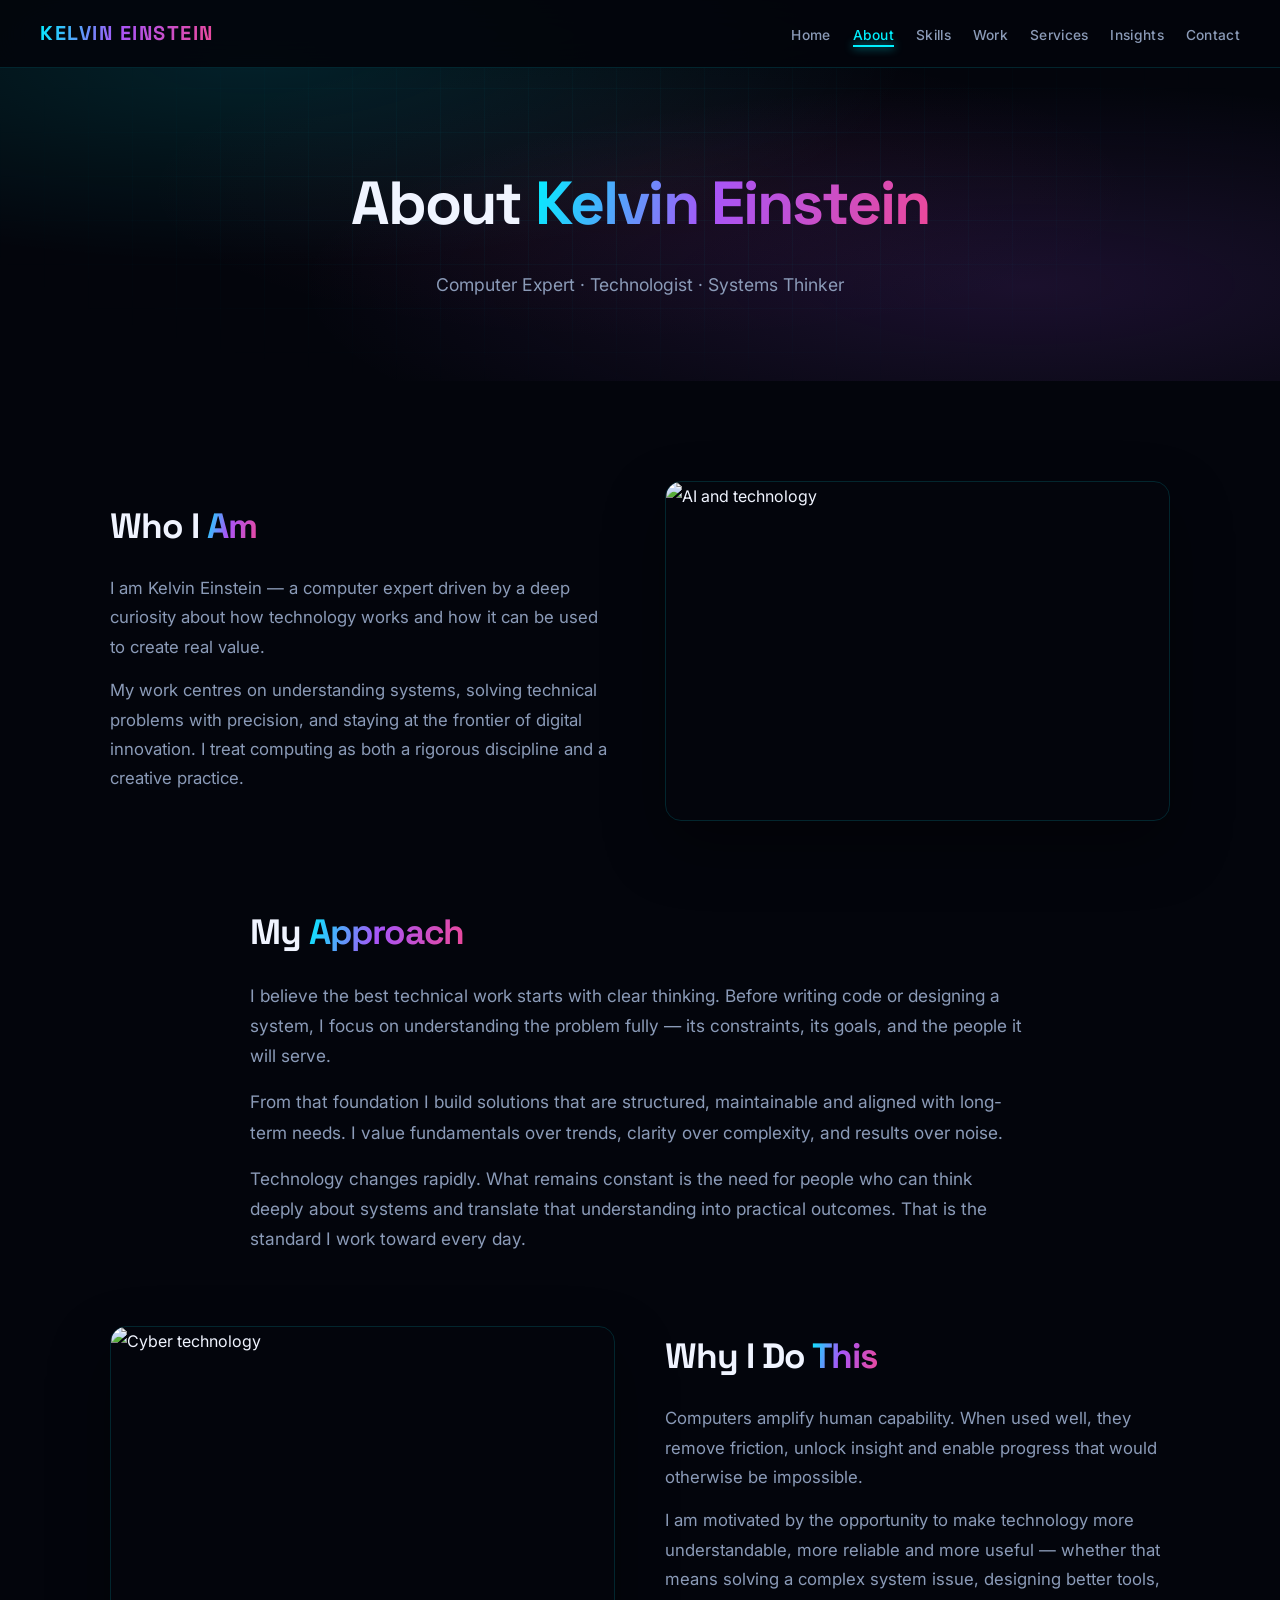
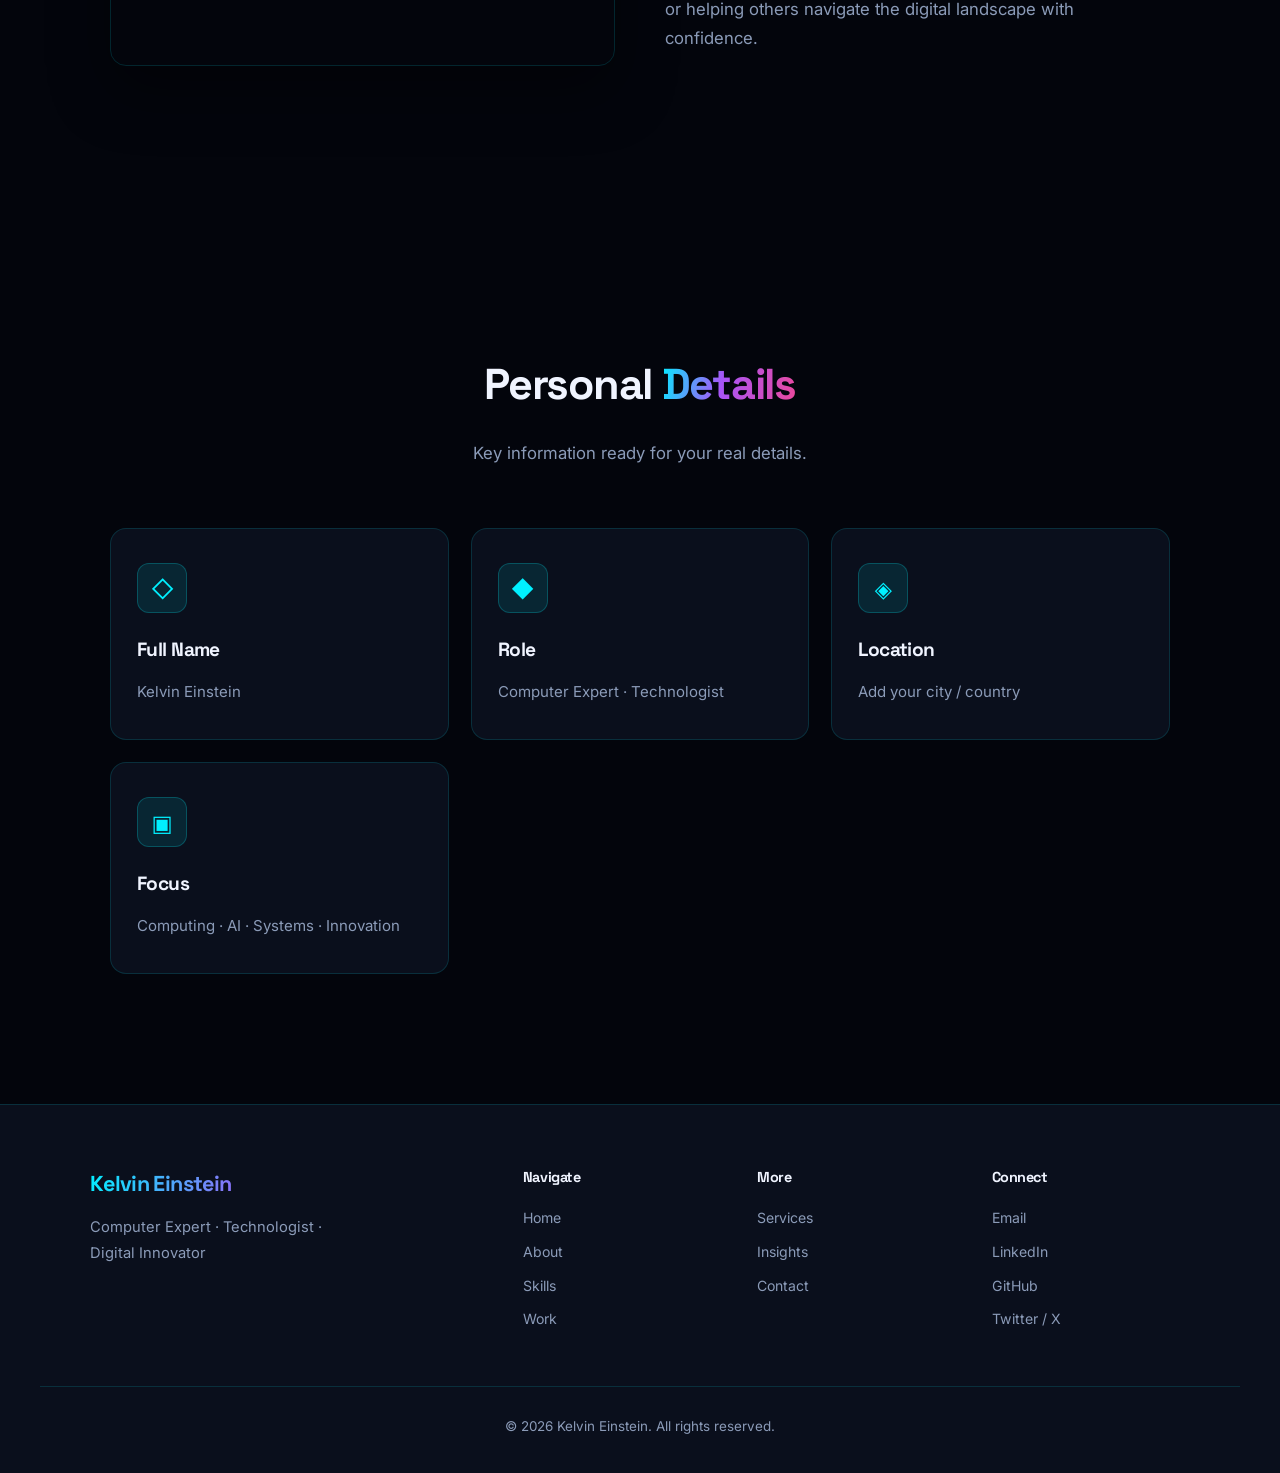
==== commit ad3827f8: "Add 3 new pages, longer content, massive AI atmosphere, bigger name, AI/computer images, typewriter " ====
--- a/about.html
+++ b/about.html
@@ -4,78 +4,58 @@
     <meta charset="UTF-8">
     <meta name="viewport" content="width=device-width, initial-scale=1.0">
     <title>About | Kelvin Einstein</title>
-    <meta name="description" content="About Kelvin Einstein — Computer Expert and Technologist.">
     <link rel="preconnect" href="https://fonts.googleapis.com">
     <link rel="preconnect" href="https://fonts.gstatic.com" crossorigin>
     <link href="https://fonts.googleapis.com/css2?family=Space+Grotesk:wght@400;500;600;700&family=Inter:wght@300;400;500;600&display=swap" rel="stylesheet">
     <link rel="stylesheet" href="style.css">
 </head>
 <body>
-
     <nav>
         <div class="logo">KELVIN EINSTEIN</div>
         <ul class="nav-links" id="navLinks">
             <li><a href="index.html">Home</a></li>
             <li><a href="about.html" class="active">About</a></li>
+            <li><a href="skills.html">Skills</a></li>
             <li><a href="work.html">Work</a></li>
+            <li><a href="services.html">Services</a></li>
+            <li><a href="insights.html">Insights</a></li>
             <li><a href="contact.html">Contact</a></li>
         </ul>
-        <div class="hamburger" id="hamburger">
-            <span></span>
-            <span></span>
-            <span></span>
-        </div>
+        <div class="hamburger" id="hamburger"><span></span><span></span><span></span></div>
     </nav>
 
     <section class="page-hero">
         <h1>About <span>Kelvin Einstein</span></h1>
-        <p>Computer Expert · Technologist · Digital Thinker</p>
+        <p>Computer Expert · Technologist · Systems Thinker</p>
     </section>
 
     <section class="section">
-        <div class="content-block">
-            <div class="content-text">
+        <div class="content-with-img">
+            <div class="text">
                 <h2>Who I <span>Am</span></h2>
-                <p>I am Kelvin Einstein, a computer expert with a deep passion for technology, systems and intelligent digital solutions. My work is driven by curiosity about how computers work and how they can be used to solve real problems.</p>
-                <p>From understanding core computing principles to exploring modern tools and emerging technologies, I continuously expand my knowledge and apply it with precision and clarity.</p>
+                <p>I am Kelvin Einstein — a computer expert driven by a deep curiosity about how technology works and how it can be used to create real value.</p>
+                <p>My work centres on understanding systems, solving technical problems with precision, and staying at the frontier of digital innovation. I treat computing as both a rigorous discipline and a creative practice.</p>
+            </div>
+            <div class="img-wrap">
+                <img src="https://images.unsplash.com/photo-1620712943543-bcc4688e7485?w=900&q=80" alt="AI and technology">
             </div>
         </div>
 
         <div class="content-block">
-            <div class="content-text">
-                <h2>My <span>Approach</span></h2>
-                <p>I believe technology should be powerful yet understandable. I focus on strong fundamentals, clean problem-solving, and staying at the forefront of digital innovation.</p>
-                <p>Whether analysing systems, working with software, or exploring new technical domains, I bring a methodical, expert mindset to everything I do.</p>
-            </div>
-        </div>
-    </section>
-
-    <section class="section">
-        <div class="section-header">
-            <h2>Areas of <span>Expertise</span></h2>
-            <p>Core domains where I apply my knowledge and skills as a computer expert.</p>
+            <h2>My <span>Approach</span></h2>
+            <p>I believe the best technical work starts with clear thinking. Before writing code or designing a system, I focus on understanding the problem fully — its constraints, its goals, and the people it will serve.</p>
+            <p>From that foundation I build solutions that are structured, maintainable and aligned with long-term needs. I value fundamentals over trends, clarity over complexity, and results over noise.</p>
+            <p>Technology changes rapidly. What remains constant is the need for people who can think deeply about systems and translate that understanding into practical outcomes. That is the standard I work toward every day.</p>
         </div>
 
-        <div class="features-grid">
-            <div class="feature-card">
-                <div class="feature-icon">◇</div>
-                <h3>Computer Systems</h3>
-                <p>Understanding how hardware and software interact, system architecture, and the foundations of modern computing.</p>
+        <div class="content-with-img reverse">
+            <div class="text">
+                <h2>Why I Do <span>This</span></h2>
+                <p>Computers amplify human capability. When used well, they remove friction, unlock insight and enable progress that would otherwise be impossible.</p>
+                <p>I am motivated by the opportunity to make technology more understandable, more reliable and more useful — whether that means solving a complex system issue, designing better tools, or helping others navigate the digital landscape with confidence.</p>
             </div>
-            <div class="feature-card">
-                <div class="feature-icon">◆</div>
-                <h3>Technical Problem Solving</h3>
-                <p>Diagnosing issues, designing solutions, and delivering reliable technical outcomes with precision.</p>
-            </div>
-            <div class="feature-card">
-                <div class="feature-icon">◈</div>
-                <h3>Software & Digital Tools</h3>
-                <p>Working with software, digital platforms and tools that power today’s technology landscape.</p>
-            </div>
-            <div class="feature-card">
-                <div class="feature-icon">▣</div>
-                <h3>Emerging Technology</h3>
-                <p>Exploring AI, automation, intelligent systems and the future of computing with an expert mindset.</p>
+            <div class="img-wrap">
+                <img src="https://images.unsplash.com/photo-1550751827-4bd374c3f58b?w=900&q=80" alt="Cyber technology">
             </div>
         </div>
     </section>
@@ -83,9 +63,8 @@
     <section class="section">
         <div class="section-header">
             <h2>Personal <span>Details</span></h2>
-            <p>Key information — ready for your real details.</p>
+            <p>Key information ready for your real details.</p>
         </div>
-
         <div class="features-grid">
             <div class="feature-card">
                 <div class="feature-icon">◇</div>
@@ -100,48 +79,25 @@
             <div class="feature-card">
                 <div class="feature-icon">◈</div>
                 <h3>Location</h3>
-                <p>Add your city / country here</p>
+                <p>Add your city / country</p>
             </div>
             <div class="feature-card">
                 <div class="feature-icon">▣</div>
                 <h3>Focus</h3>
-                <p>Computing · Technology · Innovation</p>
+                <p>Computing · AI · Systems · Innovation</p>
             </div>
         </div>
     </section>
 
     <footer>
         <div class="footer-grid">
-            <div class="footer-brand">
-                <h3>Kelvin Einstein</h3>
-                <p>Computer Expert · Technologist · Digital Innovator</p>
-            </div>
-            <div class="footer-col">
-                <h4>Navigate</h4>
-                <a href="index.html">Home</a>
-                <a href="about.html">About</a>
-                <a href="work.html">Work</a>
-                <a href="contact.html">Contact</a>
-            </div>
-            <div class="footer-col">
-                <h4>Connect</h4>
-                <a href="#">Email</a>
-                <a href="#">LinkedIn</a>
-                <a href="#">GitHub</a>
-                <a href="#">Twitter / X</a>
-            </div>
-            <div class="footer-col">
-                <h4>More</h4>
-                <a href="about.html">My Story</a>
-                <a href="work.html">Portfolio</a>
-                <a href="contact.html">Get in Touch</a>
-            </div>
+            <div class="footer-brand"><h3>Kelvin Einstein</h3><p>Computer Expert · Technologist · Digital Innovator</p></div>
+            <div class="footer-col"><h4>Navigate</h4><a href="index.html">Home</a><a href="about.html">About</a><a href="skills.html">Skills</a><a href="work.html">Work</a></div>
+            <div class="footer-col"><h4>More</h4><a href="services.html">Services</a><a href="insights.html">Insights</a><a href="contact.html">Contact</a></div>
+            <div class="footer-col"><h4>Connect</h4><a href="#">Email</a><a href="#">LinkedIn</a><a href="#">GitHub</a><a href="#">Twitter / X</a></div>
         </div>
-        <div class="copyright">
-            © 2026 Kelvin Einstein. All rights reserved.
-        </div>
+        <div class="copyright">© 2026 Kelvin Einstein. All rights reserved.</div>
     </footer>
-
     <script src="scripts.js"></script>
 </body>
 </html>
--- a/style.css
+++ b/style.css
@@ -1,5 +1,5 @@
 /* ============================================
-   KELVIN EINSTEIN - Superb AI Personal Site
+   KELVIN EINSTEIN — Ultra AI Personal Site
    ============================================ */
 
 * {
@@ -9,23 +9,22 @@
 }
 
 :root {
-    --bg-deep: #05070f;
-    --bg-card: #0c1220;
-    --bg-elevated: #131b2e;
+    --bg-deep: #03050c;
+    --bg-card: #0a0f1c;
+    --bg-elevated: #111827;
     --primary: #00f0ff;
     --primary-dim: #00c4d4;
     --accent: #a855f7;
     --accent-2: #ec4899;
     --text: #f0f4ff;
     --text-muted: #8b9bb8;
-    --border: rgba(0, 240, 255, 0.12);
-    --glow-cyan: 0 0 40px rgba(0, 240, 255, 0.35);
-    --glow-purple: 0 0 50px rgba(168, 85, 247, 0.3);
-    --gradient-text: linear-gradient(105deg, #00f0ff 0%, #a855f7 50%, #ec4899 100%);
-    --gradient-hero: radial-gradient(ellipse at 30% 20%, rgba(0, 240, 255, 0.08) 0%, transparent 50%),
-                     radial-gradient(ellipse at 70% 80%, rgba(168, 85, 247, 0.1) 0%, transparent 50%),
-                     radial-gradient(ellipse at 50% 50%, rgba(236, 72, 153, 0.05) 0%, transparent 60%),
-                     #05070f;
+    --border: rgba(0, 240, 255, 0.14);
+    --glow-cyan: 0 0 50px rgba(0, 240, 255, 0.4);
+    --gradient-text: linear-gradient(105deg, #00f0ff 0%, #a855f7 45%, #ec4899 100%);
+    --gradient-hero: radial-gradient(ellipse at 20% 15%, rgba(0, 240, 255, 0.12) 0%, transparent 45%),
+                     radial-gradient(ellipse at 80% 75%, rgba(168, 85, 247, 0.14) 0%, transparent 50%),
+                     radial-gradient(ellipse at 50% 50%, rgba(236, 72, 153, 0.06) 0%, transparent 55%),
+                     #03050c;
 }
 
 html {
@@ -36,7 +35,7 @@
     font-family: 'Inter', 'Segoe UI', system-ui, sans-serif;
     background-color: var(--bg-deep);
     color: var(--text);
-    line-height: 1.7;
+    line-height: 1.75;
     overflow-x: hidden;
 }
 
@@ -46,24 +45,24 @@
     letter-spacing: -0.03em;
 }
 
-/* ========== NAVIGATION ========== */
+/* ========== NAV ========== */
 nav {
     position: fixed;
     top: 0;
     width: 100%;
-    padding: 18px 50px;
+    padding: 16px 40px;
     display: flex;
     justify-content: space-between;
     align-items: center;
     z-index: 1000;
-    background: rgba(5, 7, 15, 0.88);
-    backdrop-filter: blur(24px);
+    background: rgba(3, 5, 12, 0.9);
+    backdrop-filter: blur(28px);
     border-bottom: 1px solid var(--border);
 }
 
 .logo {
     font-family: 'Space Grotesk', sans-serif;
-    font-size: 1.35rem;
+    font-size: 1.25rem;
     font-weight: 700;
     letter-spacing: 1.5px;
     background: var(--gradient-text);
@@ -74,16 +73,18 @@
 
 .nav-links {
     display: flex;
-    gap: 32px;
+    gap: 22px;
     list-style: none;
+    flex-wrap: wrap;
+    justify-content: flex-end;
 }
 
 .nav-links a {
     color: var(--text-muted);
     text-decoration: none;
     font-weight: 500;
-    font-size: 0.92rem;
-    letter-spacing: 0.4px;
+    font-size: 0.86rem;
+    letter-spacing: 0.3px;
     transition: color 0.25s;
     position: relative;
 }
@@ -96,13 +97,13 @@
 .nav-links a::after {
     content: '';
     position: absolute;
-    bottom: -5px;
+    bottom: -4px;
     left: 0;
     width: 0;
     height: 2px;
     background: var(--primary);
     transition: width 0.3s ease;
-    box-shadow: 0 0 8px var(--primary);
+    box-shadow: 0 0 10px var(--primary);
 }
 
 .nav-links a:hover::after,
@@ -119,15 +120,14 @@
 }
 
 .hamburger span {
-    width: 26px;
+    width: 24px;
     height: 2.5px;
     background: var(--primary);
     border-radius: 2px;
-    transition: 0.3s;
     box-shadow: 0 0 6px var(--primary);
 }
 
-/* ========== HERO with AI STRUCTURE BACKGROUND ========== */
+/* ========== HERO — MASSIVE AI ATMOSPHERE ========== */
 .hero {
     min-height: 100vh;
     display: flex;
@@ -135,40 +135,40 @@
     justify-content: center;
     align-items: center;
     text-align: center;
-    padding: 140px 40px 100px;
+    padding: 130px 30px 90px;
     background: var(--gradient-hero);
     position: relative;
     overflow: hidden;
 }
 
-/* AI Grid Structure */
+/* Dense AI Grid */
 .hero::before {
     content: '';
     position: absolute;
     inset: 0;
     background-image:
-        linear-gradient(rgba(0, 240, 255, 0.04) 1px, transparent 1px),
-        linear-gradient(90deg, rgba(0, 240, 255, 0.04) 1px, transparent 1px);
-    background-size: 60px 60px;
-    mask-image: radial-gradient(ellipse at center, black 20%, transparent 75%);
-    -webkit-mask-image: radial-gradient(ellipse at center, black 20%, transparent 75%);
+        linear-gradient(rgba(0, 240, 255, 0.05) 1px, transparent 1px),
+        linear-gradient(90deg, rgba(0, 240, 255, 0.05) 1px, transparent 1px);
+    background-size: 48px 48px;
+    mask-image: radial-gradient(ellipse at center, black 15%, transparent 72%);
+    -webkit-mask-image: radial-gradient(ellipse at center, black 15%, transparent 72%);
     pointer-events: none;
-    animation: gridPulse 8s ease-in-out infinite;
-}
-
-/* Glowing orbs / nodes */
+    animation: gridPulse 7s ease-in-out infinite;
+}
+
+/* Large soft orbs */
 .hero::after {
     content: '';
     position: absolute;
-    width: 500px;
-    height: 500px;
-    top: 15%;
-    right: 5%;
-    background: radial-gradient(circle, rgba(0, 240, 255, 0.15) 0%, rgba(168, 85, 247, 0.08) 40%, transparent 70%);
+    width: 700px;
+    height: 700px;
+    top: -10%;
+    right: -15%;
+    background: radial-gradient(circle, rgba(0, 240, 255, 0.18) 0%, rgba(168, 85, 247, 0.1) 35%, transparent 65%);
     border-radius: 50%;
-    filter: blur(40px);
+    filter: blur(50px);
     pointer-events: none;
-    animation: orbFloat 12s ease-in-out infinite;
+    animation: orbFloat 14s ease-in-out infinite;
 }
 
 .hero-ai-layer {
@@ -176,75 +176,116 @@
     inset: 0;
     pointer-events: none;
     overflow: hidden;
-}
-
-/* Circuit / neural lines */
+    z-index: 1;
+}
+
+/* Many circuit lines */
 .hero-ai-layer .circuit {
     position: absolute;
-    background: linear-gradient(90deg, transparent, rgba(0, 240, 255, 0.35), transparent);
     height: 1px;
-    width: 180px;
-    opacity: 0.6;
-    animation: circuitScan 6s linear infinite;
-}
-
-.hero-ai-layer .circuit:nth-child(1) { top: 22%; left: 8%; animation-delay: 0s; width: 220px; }
-.hero-ai-layer .circuit:nth-child(2) { top: 38%; right: 12%; animation-delay: 1.5s; width: 160px; background: linear-gradient(90deg, transparent, rgba(168, 85, 247, 0.4), transparent); }
-.hero-ai-layer .circuit:nth-child(3) { top: 55%; left: 15%; animation-delay: 3s; width: 200px; }
-.hero-ai-layer .circuit:nth-child(4) { top: 70%; right: 18%; animation-delay: 4.5s; width: 140px; background: linear-gradient(90deg, transparent, rgba(236, 72, 153, 0.35), transparent); }
-.hero-ai-layer .circuit:nth-child(5) { top: 28%; left: 45%; animation-delay: 2s; width: 100px; }
-.hero-ai-layer .circuit:nth-child(6) { top: 62%; left: 55%; animation-delay: 5s; width: 130px; background: linear-gradient(90deg, transparent, rgba(0, 240, 255, 0.3), transparent); }
-
-/* Floating nodes */
+    background: linear-gradient(90deg, transparent, rgba(0, 240, 255, 0.5), transparent);
+    opacity: 0.7;
+    animation: circuitScan 5.5s linear infinite;
+}
+
+.hero-ai-layer .circuit.c2 { background: linear-gradient(90deg, transparent, rgba(168, 85, 247, 0.55), transparent); }
+.hero-ai-layer .circuit.c3 { background: linear-gradient(90deg, transparent, rgba(236, 72, 153, 0.45), transparent); }
+
+.hero-ai-layer .circuit:nth-child(1)  { top: 12%; left: 5%;  width: 240px; animation-delay: 0s; }
+.hero-ai-layer .circuit:nth-child(2)  { top: 22%; right: 8%; width: 190px; animation-delay: 0.8s; }
+.hero-ai-layer .circuit:nth-child(3)  { top: 35%; left: 12%; width: 210px; animation-delay: 1.6s; }
+.hero-ai-layer .circuit:nth-child(4)  { top: 48%; right: 15%; width: 170px; animation-delay: 2.4s; }
+.hero-ai-layer .circuit:nth-child(5)  { top: 58%; left: 8%;  width: 260px; animation-delay: 3.2s; }
+.hero-ai-layer .circuit:nth-child(6)  { top: 68%; right: 10%; width: 200px; animation-delay: 4s; }
+.hero-ai-layer .circuit:nth-child(7)  { top: 18%; left: 40%; width: 150px; animation-delay: 1.2s; }
+.hero-ai-layer .circuit:nth-child(8)  { top: 42%; left: 55%; width: 180px; animation-delay: 2.8s; }
+.hero-ai-layer .circuit:nth-child(9)  { top: 75%; left: 30%; width: 220px; animation-delay: 4.5s; }
+.hero-ai-layer .circuit:nth-child(10) { top: 28%; right: 25%; width: 130px; animation-delay: 0.4s; }
+
+/* Glowing nodes */
 .hero-ai-layer .node {
     position: absolute;
-    width: 8px;
-    height: 8px;
+    width: 7px;
+    height: 7px;
     background: var(--primary);
     border-radius: 50%;
-    box-shadow: 0 0 12px var(--primary), 0 0 24px rgba(0, 240, 255, 0.4);
-    animation: nodePulse 3s ease-in-out infinite;
-}
-
-.hero-ai-layer .node:nth-child(7) { top: 25%; left: 18%; animation-delay: 0.2s; }
-.hero-ai-layer .node:nth-child(8) { top: 40%; right: 22%; animation-delay: 0.8s; background: var(--accent); box-shadow: 0 0 12px var(--accent); }
-.hero-ai-layer .node:nth-child(9) { top: 58%; left: 25%; animation-delay: 1.4s; }
-.hero-ai-layer .node:nth-child(10) { top: 72%; right: 28%; animation-delay: 2s; background: var(--accent-2); box-shadow: 0 0 12px var(--accent-2); }
-.hero-ai-layer .node:nth-child(11) { top: 33%; left: 60%; animation-delay: 1s; }
-.hero-ai-layer .node:nth-child(12) { top: 48%; left: 70%; animation-delay: 2.5s; background: var(--accent); box-shadow: 0 0 12px var(--accent); }
+    box-shadow: 0 0 14px var(--primary), 0 0 28px rgba(0, 240, 255, 0.5);
+    animation: nodePulse 2.8s ease-in-out infinite;
+}
+
+.hero-ai-layer .node.n2 { background: var(--accent); box-shadow: 0 0 14px var(--accent), 0 0 28px rgba(168, 85, 247, 0.5); }
+.hero-ai-layer .node.n3 { background: var(--accent-2); box-shadow: 0 0 14px var(--accent-2), 0 0 28px rgba(236, 72, 153, 0.45); }
+
+.hero-ai-layer .node:nth-child(11) { top: 15%; left: 15%; animation-delay: 0.1s; }
+.hero-ai-layer .node:nth-child(12) { top: 25%; right: 18%; animation-delay: 0.5s; }
+.hero-ai-layer .node:nth-child(13) { top: 40%; left: 22%; animation-delay: 0.9s; }
+.hero-ai-layer .node:nth-child(14) { top: 55%; right: 20%; animation-delay: 1.3s; }
+.hero-ai-layer .node:nth-child(15) { top: 70%; left: 18%; animation-delay: 1.7s; }
+.hero-ai-layer .node:nth-child(16) { top: 32%; left: 50%; animation-delay: 0.3s; }
+.hero-ai-layer .node:nth-child(17) { top: 48%; left: 65%; animation-delay: 1.1s; }
+.hero-ai-layer .node:nth-child(18) { top: 62%; left: 45%; animation-delay: 1.9s; }
+.hero-ai-layer .node:nth-child(19) { top: 20%; left: 70%; animation-delay: 0.7s; }
+.hero-ai-layer .node:nth-child(20) { top: 78%; right: 25%; animation-delay: 2.2s; }
+
+/* Floating particles */
+.hero-ai-layer .particle {
+    position: absolute;
+    width: 3px;
+    height: 3px;
+    background: rgba(0, 240, 255, 0.7);
+    border-radius: 50%;
+    animation: particleRise 9s linear infinite;
+}
+
+.hero-ai-layer .particle:nth-child(21) { left: 10%; animation-delay: 0s; }
+.hero-ai-layer .particle:nth-child(22) { left: 25%; animation-delay: 1.5s; }
+.hero-ai-layer .particle:nth-child(23) { left: 40%; animation-delay: 3s; }
+.hero-ai-layer .particle:nth-child(24) { left: 55%; animation-delay: 4.5s; }
+.hero-ai-layer .particle:nth-child(25) { left: 70%; animation-delay: 6s; }
+.hero-ai-layer .particle:nth-child(26) { left: 85%; animation-delay: 2s; }
+.hero-ai-layer .particle:nth-child(27) { left: 15%; animation-delay: 5s; }
+.hero-ai-layer .particle:nth-child(28) { left: 60%; animation-delay: 7s; }
 
 @keyframes gridPulse {
-    0%, 100% { opacity: 0.7; }
+    0%, 100% { opacity: 0.6; }
     50% { opacity: 1; }
 }
 
 @keyframes orbFloat {
     0%, 100% { transform: translate(0, 0) scale(1); }
-    50% { transform: translate(-30px, 40px) scale(1.1); }
+    50% { transform: translate(-40px, 50px) scale(1.12); }
 }
 
 @keyframes circuitScan {
-    0% { transform: translateX(-30px); opacity: 0; }
-    20% { opacity: 0.7; }
-    80% { opacity: 0.7; }
-    100% { transform: translateX(40px); opacity: 0; }
+    0% { transform: translateX(-40px); opacity: 0; }
+    15% { opacity: 0.8; }
+    85% { opacity: 0.8; }
+    100% { transform: translateX(50px); opacity: 0; }
 }
 
 @keyframes nodePulse {
-    0%, 100% { transform: scale(1); opacity: 0.8; }
-    50% { transform: scale(1.6); opacity: 1; }
-}
-
-/* Giant Name */
+    0%, 100% { transform: scale(1); opacity: 0.75; }
+    50% { transform: scale(1.8); opacity: 1; }
+}
+
+@keyframes particleRise {
+    0% { bottom: -10px; opacity: 0; transform: translateX(0); }
+    10% { opacity: 0.8; }
+    90% { opacity: 0.6; }
+    100% { bottom: 110%; opacity: 0; transform: translateX(30px); }
+}
+
+/* GIANT NAME */
 .hero h1 {
-    font-size: clamp(3.8rem, 11vw, 8.5rem);
-    line-height: 0.95;
-    margin-bottom: 28px;
+    font-size: clamp(4.2rem, 13vw, 10rem);
+    line-height: 0.92;
+    margin-bottom: 18px;
     font-weight: 700;
-    letter-spacing: -0.04em;
-    position: relative;
-    z-index: 2;
-    text-shadow: 0 0 60px rgba(0, 240, 255, 0.25);
+    letter-spacing: -0.045em;
+    position: relative;
+    z-index: 5;
+    text-shadow: 0 0 80px rgba(0, 240, 255, 0.35);
+    animation: nameGlow 4s ease-in-out infinite;
 }
 
 .hero h1 span {
@@ -253,17 +294,43 @@
     -webkit-background-clip: text;
     -webkit-text-fill-color: transparent;
     background-clip: text;
-    filter: drop-shadow(0 0 30px rgba(168, 85, 247, 0.4));
-}
-
-.hero p {
-    font-size: 1.25rem;
-    color: var(--text-muted);
-    max-width: 560px;
-    margin: 0 auto 42px;
-    font-weight: 400;
-    position: relative;
-    z-index: 2;
+    filter: drop-shadow(0 0 40px rgba(168, 85, 247, 0.5));
+}
+
+@keyframes nameGlow {
+    0%, 100% { filter: brightness(1); }
+    50% { filter: brightness(1.15); }
+}
+
+/* Typewriter subtitle */
+.hero .typewriter-wrap {
+    min-height: 1.8em;
+    margin-bottom: 36px;
+    position: relative;
+    z-index: 5;
+}
+
+.hero .typewriter {
+    font-size: 1.35rem;
+    color: var(--primary);
+    font-weight: 500;
+    letter-spacing: 0.5px;
+    border-right: 2px solid var(--primary);
+    padding-right: 6px;
+    animation: blinkCursor 0.8s step-end infinite;
+}
+
+@keyframes blinkCursor {
+    50% { border-color: transparent; }
+}
+
+.hero p.sub {
+    font-size: 1.1rem;
+    color: var(--text-muted);
+    max-width: 520px;
+    margin: 0 auto 40px;
+    position: relative;
+    z-index: 5;
 }
 
 .btn {
@@ -272,7 +339,7 @@
     gap: 10px;
     padding: 15px 34px;
     background: var(--primary);
-    color: #05070f;
+    color: #03050c;
     text-decoration: none;
     font-weight: 600;
     font-size: 0.95rem;
@@ -281,8 +348,8 @@
     border: none;
     cursor: pointer;
     position: relative;
-    z-index: 2;
-    box-shadow: 0 0 20px rgba(0, 240, 255, 0.3);
+    z-index: 5;
+    box-shadow: 0 0 25px rgba(0, 240, 255, 0.35);
 }
 
 .btn:hover {
@@ -300,8 +367,7 @@
 
 .btn-outline:hover {
     background: rgba(0, 240, 255, 0.12);
-    color: var(--primary);
-    box-shadow: 0 0 25px rgba(0, 240, 255, 0.25);
+    box-shadow: 0 0 30px rgba(0, 240, 255, 0.25);
 }
 
 .hero-buttons {
@@ -310,13 +376,33 @@
     flex-wrap: wrap;
     justify-content: center;
     position: relative;
-    z-index: 2;
+    z-index: 5;
+}
+
+/* Floating AI badge */
+.hero-float-badge {
+    position: absolute;
+    bottom: 40px;
+    left: 50%;
+    transform: translateX(-50%);
+    z-index: 5;
+    font-size: 0.75rem;
+    letter-spacing: 2px;
+    text-transform: uppercase;
+    color: var(--text-muted);
+    opacity: 0.7;
+    animation: floatBadge 3s ease-in-out infinite;
+}
+
+@keyframes floatBadge {
+    0%, 100% { transform: translateX(-50%) translateY(0); }
+    50% { transform: translateX(-50%) translateY(-8px); }
 }
 
 /* ========== SECTIONS ========== */
 .section {
-    padding: 100px 50px;
-    max-width: 1200px;
+    padding: 100px 40px;
+    max-width: 1140px;
     margin: 0 auto;
 }
 
@@ -339,7 +425,7 @@
 
 .section-header p {
     color: var(--text-muted);
-    max-width: 560px;
+    max-width: 580px;
     margin: 0 auto;
     font-size: 1.05rem;
 }
@@ -347,15 +433,15 @@
 /* ========== FEATURE CARDS ========== */
 .features-grid {
     display: grid;
-    grid-template-columns: repeat(auto-fit, minmax(260px, 1fr));
-    gap: 24px;
+    grid-template-columns: repeat(auto-fit, minmax(250px, 1fr));
+    gap: 22px;
 }
 
 .feature-card {
     background: var(--bg-card);
     border: 1px solid var(--border);
     border-radius: 16px;
-    padding: 36px 28px;
+    padding: 34px 26px;
     transition: all 0.35s ease;
     position: relative;
     overflow: hidden;
@@ -374,9 +460,9 @@
 }
 
 .feature-card:hover {
-    transform: translateY(-6px);
-    border-color: rgba(0, 240, 255, 0.3);
-    box-shadow: 0 20px 50px rgba(0, 0, 0, 0.4), 0 0 30px rgba(0, 240, 255, 0.08);
+    transform: translateY(-7px);
+    border-color: rgba(0, 240, 255, 0.35);
+    box-shadow: 0 22px 50px rgba(0, 0, 0, 0.45), 0 0 35px rgba(0, 240, 255, 0.1);
 }
 
 .feature-card:hover::before {
@@ -384,53 +470,102 @@
 }
 
 .feature-icon {
-    width: 52px;
-    height: 52px;
+    width: 50px;
+    height: 50px;
     background: rgba(0, 240, 255, 0.1);
     border-radius: 12px;
     display: flex;
     align-items: center;
     justify-content: center;
-    font-size: 1.5rem;
-    margin-bottom: 22px;
+    font-size: 1.4rem;
+    margin-bottom: 20px;
     color: var(--primary);
-    border: 1px solid rgba(0, 240, 255, 0.2);
+    border: 1px solid rgba(0, 240, 255, 0.22);
 }
 
 .feature-card h3 {
-    font-size: 1.25rem;
+    font-size: 1.2rem;
     margin-bottom: 12px;
 }
 
 .feature-card p {
     color: var(--text-muted);
-    font-size: 0.95rem;
-}
-
-/* ========== CONTENT BLOCKS (no photos) ========== */
-.content-block {
+    font-size: 0.94rem;
+}
+
+/* ========== IMAGE + TEXT BLOCKS ========== */
+.content-with-img {
     display: grid;
-    grid-template-columns: 1fr;
-    gap: 40px;
-    margin-bottom: 70px;
-    max-width: 800px;
-    margin-left: auto;
-    margin-right: auto;
-}
-
-.content-text h2 {
-    font-size: 2.3rem;
-    margin-bottom: 20px;
-}
-
-.content-text h2 span {
+    grid-template-columns: 1fr 1fr;
+    gap: 50px;
+    align-items: center;
+    margin-bottom: 80px;
+}
+
+.content-with-img.reverse {
+    direction: rtl;
+}
+
+.content-with-img.reverse > * {
+    direction: ltr;
+}
+
+.content-with-img .text h2 {
+    font-size: 2.2rem;
+    margin-bottom: 18px;
+}
+
+.content-with-img .text h2 span {
     background: var(--gradient-text);
     -webkit-background-clip: text;
     -webkit-text-fill-color: transparent;
     background-clip: text;
 }
 
-.content-text p {
+.content-with-img .text p {
+    color: var(--text-muted);
+    margin-bottom: 14px;
+    font-size: 1.05rem;
+}
+
+.content-with-img .img-wrap {
+    border-radius: 16px;
+    overflow: hidden;
+    border: 1px solid var(--border);
+    box-shadow: 0 25px 60px rgba(0, 0, 0, 0.4);
+    height: 340px;
+    position: relative;
+}
+
+.content-with-img .img-wrap img {
+    width: 100%;
+    height: 100%;
+    object-fit: cover;
+    transition: transform 0.7s ease;
+}
+
+.content-with-img .img-wrap:hover img {
+    transform: scale(1.06);
+}
+
+.content-block {
+    max-width: 780px;
+    margin: 0 auto 70px;
+}
+
+.content-block h2 {
+    font-size: 2.2rem;
+    margin-bottom: 18px;
+}
+
+.content-block h2 span {
+    background: var(--gradient-text);
+    -webkit-background-clip: text;
+    -webkit-text-fill-color: transparent;
+    background-clip: text;
+}
+
+.content-block p {
     color: var(--text-muted);
     margin-bottom: 16px;
     font-size: 1.08rem;
@@ -440,13 +575,13 @@
 .stats-row {
     display: grid;
     grid-template-columns: repeat(4, 1fr);
-    gap: 20px;
+    gap: 18px;
     margin: 50px 0;
 }
 
 .stat-item {
     text-align: center;
-    padding: 30px 16px;
+    padding: 28px 14px;
     background: var(--bg-card);
     border-radius: 14px;
     border: 1px solid var(--border);
@@ -454,12 +589,13 @@
 }
 
 .stat-item:hover {
-    border-color: rgba(0, 240, 255, 0.3);
-    box-shadow: 0 0 25px rgba(0, 240, 255, 0.1);
+    border-color: rgba(0, 240, 255, 0.35);
+    box-shadow: 0 0 30px rgba(0, 240, 255, 0.12);
+    transform: translateY(-4px);
 }
 
 .stat-item .number {
-    font-size: 2.5rem;
+    font-size: 2.3rem;
     font-weight: 700;
     background: var(--gradient-text);
     -webkit-background-clip: text;
@@ -471,12 +607,12 @@
 
 .stat-item .label {
     color: var(--text-muted);
-    font-size: 0.88rem;
-}
-
-/* ========== PAGE HERO (inner pages) ========== */
+    font-size: 0.85rem;
+}
+
+/* ========== PAGE HERO ========== */
 .page-hero {
-    padding: 160px 50px 90px;
+    padding: 150px 40px 80px;
     text-align: center;
     background: var(--gradient-hero);
     position: relative;
@@ -488,17 +624,17 @@
     position: absolute;
     inset: 0;
     background-image:
-        linear-gradient(rgba(0, 240, 255, 0.03) 1px, transparent 1px),
-        linear-gradient(90deg, rgba(0, 240, 255, 0.03) 1px, transparent 1px);
-    background-size: 50px 50px;
-    mask-image: radial-gradient(ellipse at center, black 30%, transparent 80%);
-    -webkit-mask-image: radial-gradient(ellipse at center, black 30%, transparent 80%);
+        linear-gradient(rgba(0, 240, 255, 0.035) 1px, transparent 1px),
+        linear-gradient(90deg, rgba(0, 240, 255, 0.035) 1px, transparent 1px);
+    background-size: 44px 44px;
+    mask-image: radial-gradient(ellipse at center, black 25%, transparent 78%);
+    -webkit-mask-image: radial-gradient(ellipse at center, black 25%, transparent 78%);
     pointer-events: none;
 }
 
 .page-hero h1 {
-    font-size: clamp(2.6rem, 6vw, 4rem);
-    margin-bottom: 16px;
+    font-size: clamp(2.5rem, 6vw, 3.8rem);
+    margin-bottom: 14px;
     position: relative;
     z-index: 1;
 }
@@ -512,7 +648,7 @@
 
 .page-hero p {
     color: var(--text-muted);
-    max-width: 540px;
+    max-width: 520px;
     margin: 0 auto;
     font-size: 1.1rem;
     position: relative;
@@ -523,8 +659,8 @@
 footer {
     background: var(--bg-card);
     border-top: 1px solid var(--border);
-    padding: 70px 50px 40px;
-    margin-top: 40px;
+    padding: 60px 40px 35px;
+    margin-top: 30px;
 }
 
 .footer-grid {
@@ -532,13 +668,13 @@
     margin: 0 auto;
     display: grid;
     grid-template-columns: 2fr 1fr 1fr 1fr;
-    gap: 40px;
-    margin-bottom: 50px;
+    gap: 36px;
+    margin-bottom: 45px;
 }
 
 .footer-brand h3 {
-    font-size: 1.4rem;
-    margin-bottom: 14px;
+    font-size: 1.35rem;
+    margin-bottom: 12px;
     background: var(--gradient-text);
     -webkit-background-clip: text;
     -webkit-text-fill-color: transparent;
@@ -547,22 +683,21 @@
 
 .footer-brand p {
     color: var(--text-muted);
-    font-size: 0.95rem;
-    max-width: 260px;
+    font-size: 0.92rem;
+    max-width: 250px;
 }
 
 .footer-col h4 {
-    font-size: 0.95rem;
-    margin-bottom: 18px;
-    color: var(--text);
+    font-size: 0.9rem;
+    margin-bottom: 16px;
 }
 
 .footer-col a {
     display: block;
     color: var(--text-muted);
     text-decoration: none;
-    font-size: 0.9rem;
-    margin-bottom: 10px;
+    font-size: 0.88rem;
+    margin-bottom: 9px;
     transition: color 0.25s;
 }
 
@@ -572,29 +707,29 @@
 
 .copyright {
     text-align: center;
-    padding-top: 30px;
+    padding-top: 28px;
     border-top: 1px solid var(--border);
     color: var(--text-muted);
-    font-size: 0.85rem;
+    font-size: 0.84rem;
 }
 
 /* ========== RESPONSIVE ========== */
-@media (max-width: 960px) {
+@media (max-width: 980px) {
     nav {
-        padding: 16px 24px;
+        padding: 14px 20px;
     }
 
     .nav-links {
         position: fixed;
         top: 0;
         right: -100%;
-        width: 75%;
+        width: 78%;
         height: 100vh;
         background: var(--bg-deep);
         flex-direction: column;
         justify-content: center;
         align-items: center;
-        gap: 36px;
+        gap: 28px;
         transition: 0.4s cubic-bezier(0.4, 0, 0.2, 1);
         border-left: 1px solid var(--border);
         z-index: 999;
@@ -609,7 +744,18 @@
     }
 
     .section {
-        padding: 70px 24px;
+        padding: 70px 22px;
+    }
+
+    .content-with-img,
+    .content-with-img.reverse {
+        grid-template-columns: 1fr;
+        direction: ltr;
+        gap: 30px;
+    }
+
+    .content-with-img .img-wrap {
+        height: 260px;
     }
 
     .stats-row {
@@ -618,11 +764,10 @@
 
     .footer-grid {
         grid-template-columns: 1fr 1fr;
-        gap: 32px;
     }
 
     .hero h1 {
-        font-size: clamp(3.2rem, 12vw, 5.5rem);
+        font-size: clamp(3.5rem, 14vw, 6rem);
     }
 }
 
@@ -647,6 +792,10 @@
     }
 
     .hero h1 {
-        font-size: 3.2rem;
-    }
-}
+        font-size: 3.4rem;
+    }
+
+    .hero .typewriter {
+        font-size: 1.1rem;
+    }
+}
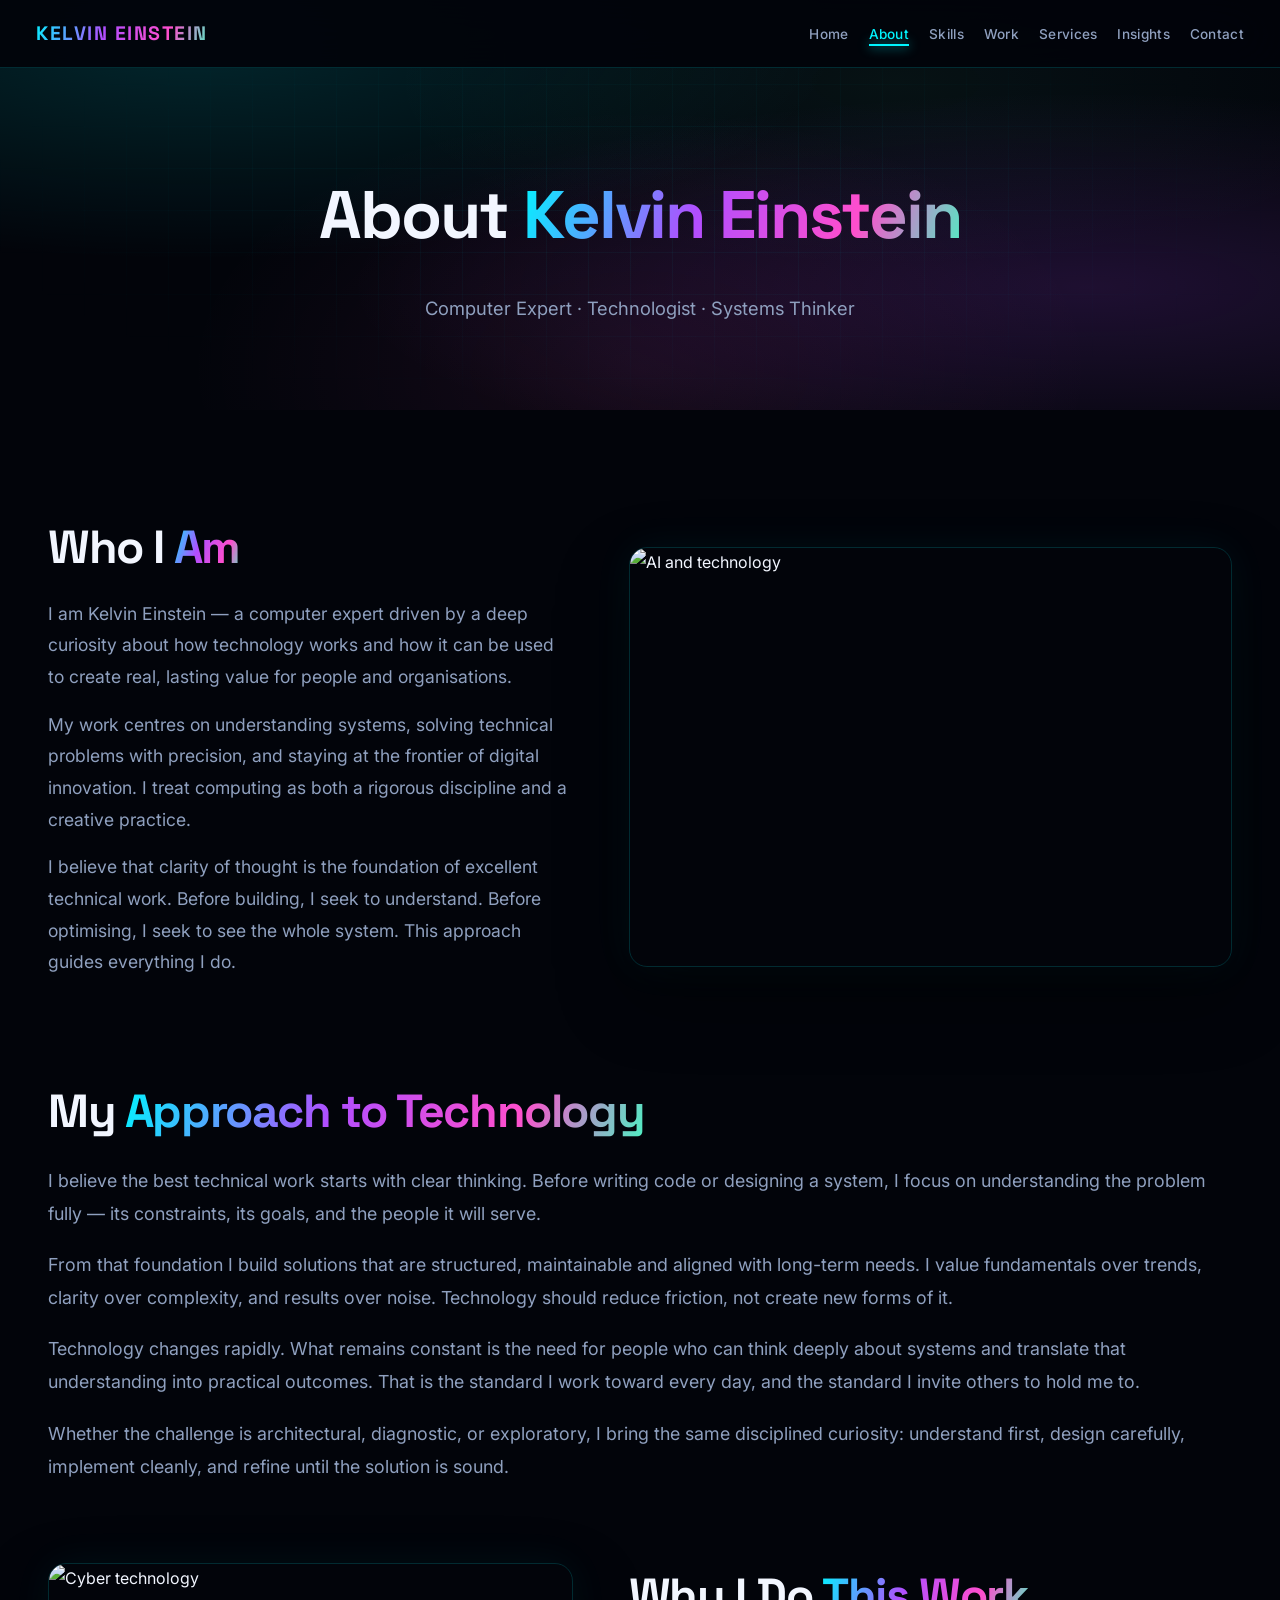
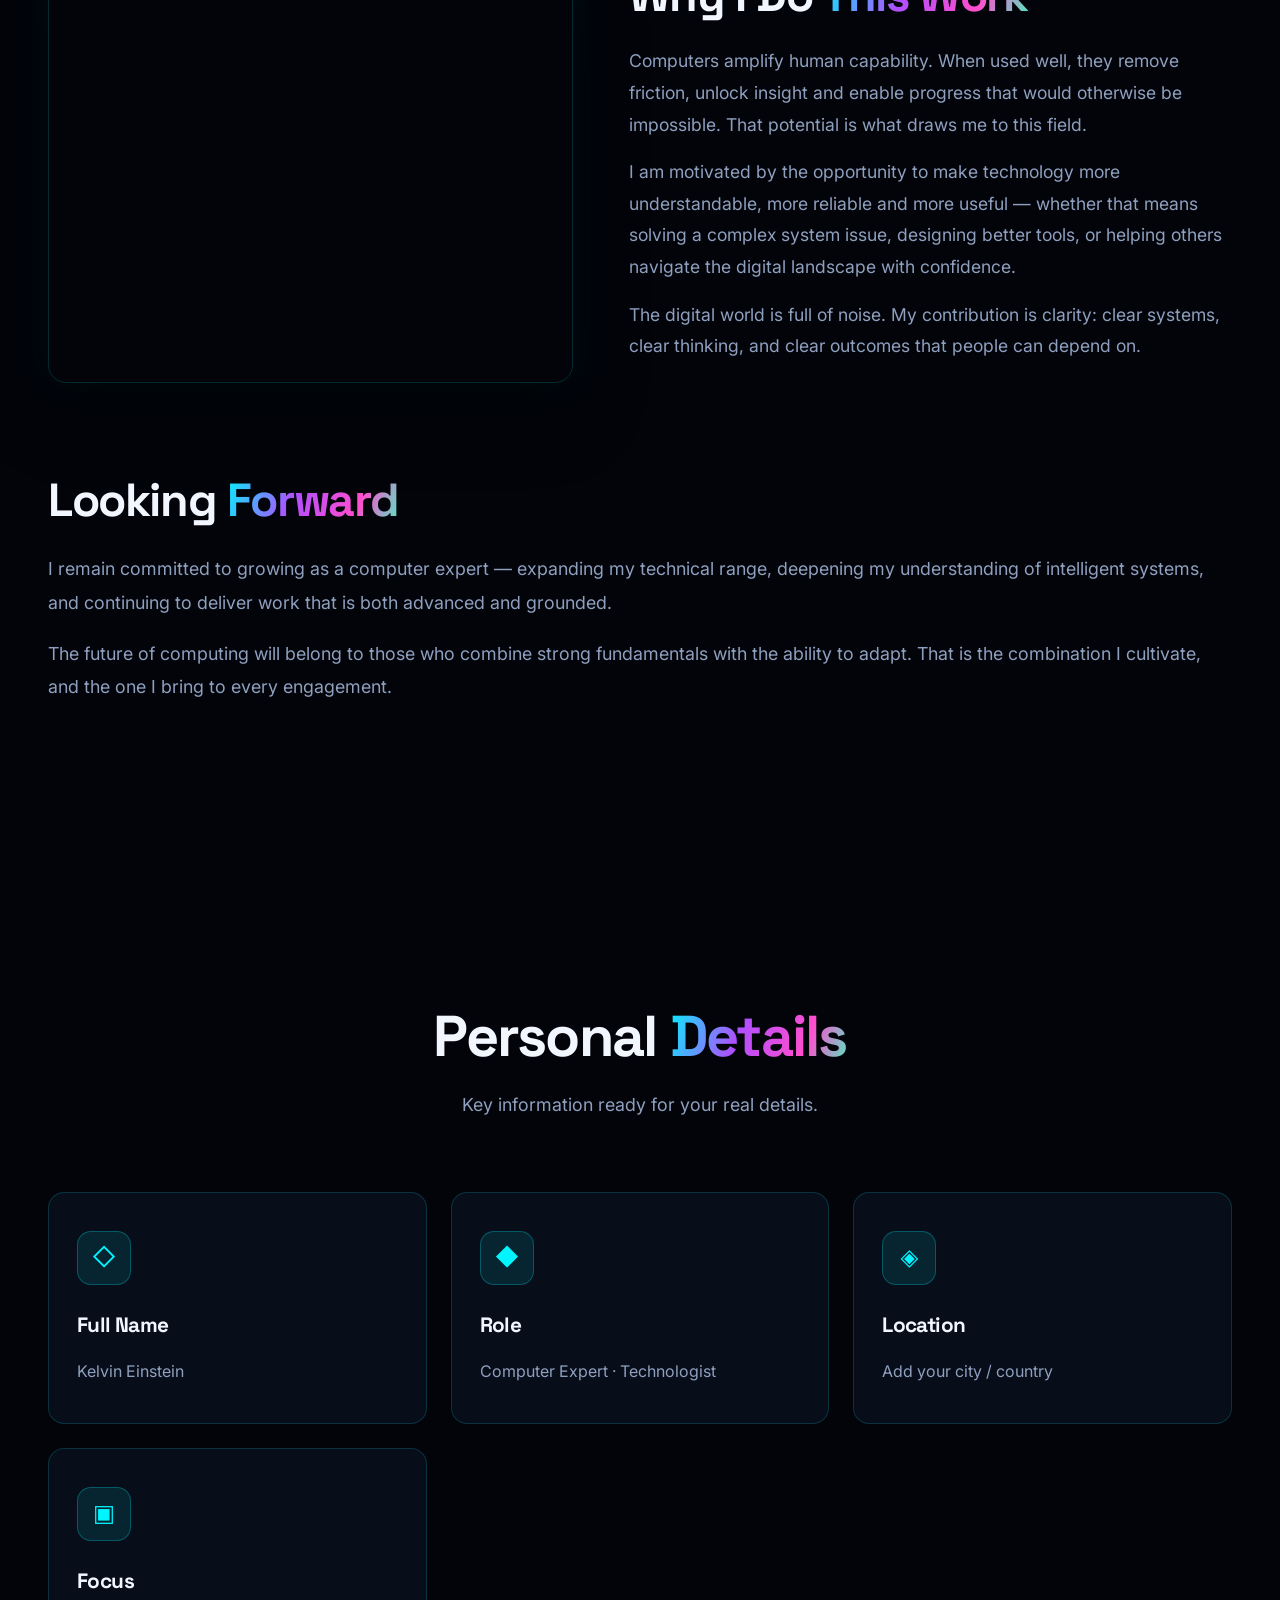
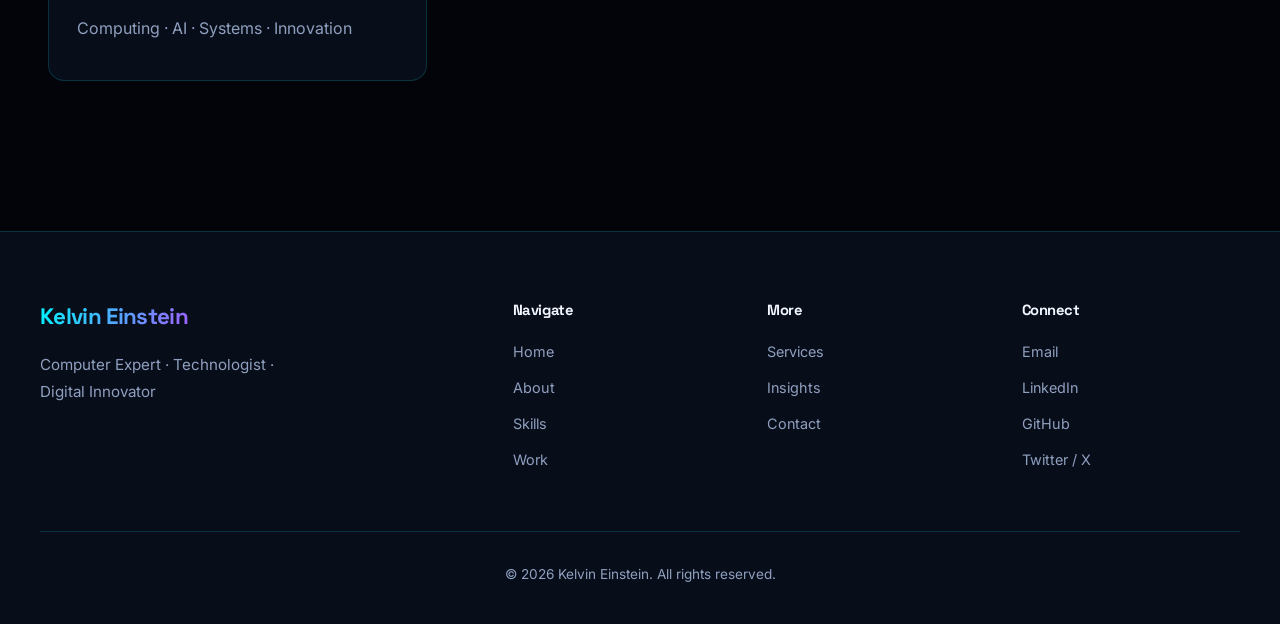
==== commit ce5a74a2: "Bigger headings, full-width text, wider images, more content, richer AI colors and extra movements" ====
--- a/about.html
+++ b/about.html
@@ -33,30 +33,39 @@
         <div class="content-with-img">
             <div class="text">
                 <h2>Who I <span>Am</span></h2>
-                <p>I am Kelvin Einstein — a computer expert driven by a deep curiosity about how technology works and how it can be used to create real value.</p>
+                <p>I am Kelvin Einstein — a computer expert driven by a deep curiosity about how technology works and how it can be used to create real, lasting value for people and organisations.</p>
                 <p>My work centres on understanding systems, solving technical problems with precision, and staying at the frontier of digital innovation. I treat computing as both a rigorous discipline and a creative practice.</p>
+                <p>I believe that clarity of thought is the foundation of excellent technical work. Before building, I seek to understand. Before optimising, I seek to see the whole system. This approach guides everything I do.</p>
             </div>
             <div class="img-wrap">
-                <img src="https://images.unsplash.com/photo-1620712943543-bcc4688e7485?w=900&q=80" alt="AI and technology">
+                <img src="https://images.unsplash.com/photo-1620712943543-bcc4688e7485?w=1000&q=80" alt="AI and technology">
             </div>
         </div>
 
         <div class="content-block">
-            <h2>My <span>Approach</span></h2>
+            <h2>My <span>Approach to Technology</span></h2>
             <p>I believe the best technical work starts with clear thinking. Before writing code or designing a system, I focus on understanding the problem fully — its constraints, its goals, and the people it will serve.</p>
-            <p>From that foundation I build solutions that are structured, maintainable and aligned with long-term needs. I value fundamentals over trends, clarity over complexity, and results over noise.</p>
-            <p>Technology changes rapidly. What remains constant is the need for people who can think deeply about systems and translate that understanding into practical outcomes. That is the standard I work toward every day.</p>
+            <p>From that foundation I build solutions that are structured, maintainable and aligned with long-term needs. I value fundamentals over trends, clarity over complexity, and results over noise. Technology should reduce friction, not create new forms of it.</p>
+            <p>Technology changes rapidly. What remains constant is the need for people who can think deeply about systems and translate that understanding into practical outcomes. That is the standard I work toward every day, and the standard I invite others to hold me to.</p>
+            <p>Whether the challenge is architectural, diagnostic, or exploratory, I bring the same disciplined curiosity: understand first, design carefully, implement cleanly, and refine until the solution is sound.</p>
         </div>
 
         <div class="content-with-img reverse">
             <div class="text">
-                <h2>Why I Do <span>This</span></h2>
-                <p>Computers amplify human capability. When used well, they remove friction, unlock insight and enable progress that would otherwise be impossible.</p>
+                <h2>Why I Do <span>This Work</span></h2>
+                <p>Computers amplify human capability. When used well, they remove friction, unlock insight and enable progress that would otherwise be impossible. That potential is what draws me to this field.</p>
                 <p>I am motivated by the opportunity to make technology more understandable, more reliable and more useful — whether that means solving a complex system issue, designing better tools, or helping others navigate the digital landscape with confidence.</p>
+                <p>The digital world is full of noise. My contribution is clarity: clear systems, clear thinking, and clear outcomes that people can depend on.</p>
             </div>
             <div class="img-wrap">
-                <img src="https://images.unsplash.com/photo-1550751827-4bd374c3f58b?w=900&q=80" alt="Cyber technology">
+                <img src="https://images.unsplash.com/photo-1550751827-4bd374c3f58b?w=1000&q=80" alt="Cyber technology">
             </div>
+        </div>
+
+        <div class="content-block">
+            <h2>Looking <span>Forward</span></h2>
+            <p>I remain committed to growing as a computer expert — expanding my technical range, deepening my understanding of intelligent systems, and continuing to deliver work that is both advanced and grounded.</p>
+            <p>The future of computing will belong to those who combine strong fundamentals with the ability to adapt. That is the combination I cultivate, and the one I bring to every engagement.</p>
         </div>
     </section>
 
--- a/style.css
+++ b/style.css
@@ -1,5 +1,5 @@
 /* ============================================
-   KELVIN EINSTEIN — Ultra AI Personal Site
+   KELVIN EINSTEIN — Ultra AI Personal Site v3
    ============================================ */
 
 * {
@@ -9,22 +9,24 @@
 }
 
 :root {
-    --bg-deep: #03050c;
-    --bg-card: #0a0f1c;
-    --bg-elevated: #111827;
-    --primary: #00f0ff;
-    --primary-dim: #00c4d4;
-    --accent: #a855f7;
-    --accent-2: #ec4899;
-    --text: #f0f4ff;
-    --text-muted: #8b9bb8;
-    --border: rgba(0, 240, 255, 0.14);
-    --glow-cyan: 0 0 50px rgba(0, 240, 255, 0.4);
-    --gradient-text: linear-gradient(105deg, #00f0ff 0%, #a855f7 45%, #ec4899 100%);
-    --gradient-hero: radial-gradient(ellipse at 20% 15%, rgba(0, 240, 255, 0.12) 0%, transparent 45%),
-                     radial-gradient(ellipse at 80% 75%, rgba(168, 85, 247, 0.14) 0%, transparent 50%),
-                     radial-gradient(ellipse at 50% 50%, rgba(236, 72, 153, 0.06) 0%, transparent 55%),
-                     #03050c;
+    --bg-deep: #02040a;
+    --bg-card: #080d1a;
+    --bg-elevated: #0f1629;
+    --primary: #00f5ff;
+    --primary-dim: #00c8d4;
+    --accent: #b14eff;
+    --accent-2: #ff4ecd;
+    --accent-3: #4ef0c3;
+    --text: #f2f6ff;
+    --text-muted: #8fa0bf;
+    --border: rgba(0, 245, 255, 0.16);
+    --glow-cyan: 0 0 55px rgba(0, 245, 255, 0.45);
+    --gradient-text: linear-gradient(110deg, #00f5ff 0%, #b14eff 40%, #ff4ecd 75%, #4ef0c3 100%);
+    --gradient-hero: radial-gradient(ellipse at 15% 10%, rgba(0, 245, 255, 0.14) 0%, transparent 42%),
+                     radial-gradient(ellipse at 85% 70%, rgba(177, 78, 255, 0.16) 0%, transparent 48%),
+                     radial-gradient(ellipse at 50% 90%, rgba(255, 78, 205, 0.08) 0%, transparent 50%),
+                     radial-gradient(ellipse at 70% 20%, rgba(78, 240, 195, 0.06) 0%, transparent 40%),
+                     #02040a;
 }
 
 html {
@@ -35,7 +37,7 @@
     font-family: 'Inter', 'Segoe UI', system-ui, sans-serif;
     background-color: var(--bg-deep);
     color: var(--text);
-    line-height: 1.75;
+    line-height: 1.8;
     overflow-x: hidden;
 }
 
@@ -50,19 +52,19 @@
     position: fixed;
     top: 0;
     width: 100%;
-    padding: 16px 40px;
+    padding: 16px 36px;
     display: flex;
     justify-content: space-between;
     align-items: center;
     z-index: 1000;
-    background: rgba(3, 5, 12, 0.9);
-    backdrop-filter: blur(28px);
+    background: rgba(2, 4, 10, 0.92);
+    backdrop-filter: blur(30px);
     border-bottom: 1px solid var(--border);
 }
 
 .logo {
     font-family: 'Space Grotesk', sans-serif;
-    font-size: 1.25rem;
+    font-size: 1.22rem;
     font-weight: 700;
     letter-spacing: 1.5px;
     background: var(--gradient-text);
@@ -73,7 +75,7 @@
 
 .nav-links {
     display: flex;
-    gap: 22px;
+    gap: 20px;
     list-style: none;
     flex-wrap: wrap;
     justify-content: flex-end;
@@ -83,7 +85,7 @@
     color: var(--text-muted);
     text-decoration: none;
     font-weight: 500;
-    font-size: 0.86rem;
+    font-size: 0.85rem;
     letter-spacing: 0.3px;
     transition: color 0.25s;
     position: relative;
@@ -103,7 +105,7 @@
     height: 2px;
     background: var(--primary);
     transition: width 0.3s ease;
-    box-shadow: 0 0 10px var(--primary);
+    box-shadow: 0 0 12px var(--primary);
 }
 
 .nav-links a:hover::after,
@@ -124,10 +126,10 @@
     height: 2.5px;
     background: var(--primary);
     border-radius: 2px;
-    box-shadow: 0 0 6px var(--primary);
-}
-
-/* ========== HERO — MASSIVE AI ATMOSPHERE ========== */
+    box-shadow: 0 0 8px var(--primary);
+}
+
+/* ========== HERO ========== */
 .hero {
     min-height: 100vh;
     display: flex;
@@ -135,40 +137,38 @@
     justify-content: center;
     align-items: center;
     text-align: center;
-    padding: 130px 30px 90px;
+    padding: 130px 28px 90px;
     background: var(--gradient-hero);
     position: relative;
     overflow: hidden;
 }
 
-/* Dense AI Grid */
 .hero::before {
     content: '';
     position: absolute;
     inset: 0;
     background-image:
-        linear-gradient(rgba(0, 240, 255, 0.05) 1px, transparent 1px),
-        linear-gradient(90deg, rgba(0, 240, 255, 0.05) 1px, transparent 1px);
-    background-size: 48px 48px;
-    mask-image: radial-gradient(ellipse at center, black 15%, transparent 72%);
-    -webkit-mask-image: radial-gradient(ellipse at center, black 15%, transparent 72%);
+        linear-gradient(rgba(0, 245, 255, 0.055) 1px, transparent 1px),
+        linear-gradient(90deg, rgba(0, 245, 255, 0.055) 1px, transparent 1px);
+    background-size: 44px 44px;
+    mask-image: radial-gradient(ellipse at center, black 12%, transparent 70%);
+    -webkit-mask-image: radial-gradient(ellipse at center, black 12%, transparent 70%);
     pointer-events: none;
-    animation: gridPulse 7s ease-in-out infinite;
-}
-
-/* Large soft orbs */
+    animation: gridPulse 6s ease-in-out infinite;
+}
+
 .hero::after {
     content: '';
     position: absolute;
-    width: 700px;
-    height: 700px;
-    top: -10%;
-    right: -15%;
-    background: radial-gradient(circle, rgba(0, 240, 255, 0.18) 0%, rgba(168, 85, 247, 0.1) 35%, transparent 65%);
+    width: 800px;
+    height: 800px;
+    top: -15%;
+    right: -20%;
+    background: radial-gradient(circle, rgba(0, 245, 255, 0.2) 0%, rgba(177, 78, 255, 0.12) 30%, transparent 65%);
     border-radius: 50%;
-    filter: blur(50px);
+    filter: blur(55px);
     pointer-events: none;
-    animation: orbFloat 14s ease-in-out infinite;
+    animation: orbFloat 13s ease-in-out infinite;
 }
 
 .hero-ai-layer {
@@ -179,113 +179,118 @@
     z-index: 1;
 }
 
-/* Many circuit lines */
 .hero-ai-layer .circuit {
     position: absolute;
-    height: 1px;
-    background: linear-gradient(90deg, transparent, rgba(0, 240, 255, 0.5), transparent);
-    opacity: 0.7;
-    animation: circuitScan 5.5s linear infinite;
-}
-
-.hero-ai-layer .circuit.c2 { background: linear-gradient(90deg, transparent, rgba(168, 85, 247, 0.55), transparent); }
-.hero-ai-layer .circuit.c3 { background: linear-gradient(90deg, transparent, rgba(236, 72, 153, 0.45), transparent); }
-
-.hero-ai-layer .circuit:nth-child(1)  { top: 12%; left: 5%;  width: 240px; animation-delay: 0s; }
-.hero-ai-layer .circuit:nth-child(2)  { top: 22%; right: 8%; width: 190px; animation-delay: 0.8s; }
-.hero-ai-layer .circuit:nth-child(3)  { top: 35%; left: 12%; width: 210px; animation-delay: 1.6s; }
-.hero-ai-layer .circuit:nth-child(4)  { top: 48%; right: 15%; width: 170px; animation-delay: 2.4s; }
-.hero-ai-layer .circuit:nth-child(5)  { top: 58%; left: 8%;  width: 260px; animation-delay: 3.2s; }
-.hero-ai-layer .circuit:nth-child(6)  { top: 68%; right: 10%; width: 200px; animation-delay: 4s; }
-.hero-ai-layer .circuit:nth-child(7)  { top: 18%; left: 40%; width: 150px; animation-delay: 1.2s; }
-.hero-ai-layer .circuit:nth-child(8)  { top: 42%; left: 55%; width: 180px; animation-delay: 2.8s; }
-.hero-ai-layer .circuit:nth-child(9)  { top: 75%; left: 30%; width: 220px; animation-delay: 4.5s; }
-.hero-ai-layer .circuit:nth-child(10) { top: 28%; right: 25%; width: 130px; animation-delay: 0.4s; }
-
-/* Glowing nodes */
+    height: 1.5px;
+    background: linear-gradient(90deg, transparent, rgba(0, 245, 255, 0.55), transparent);
+    opacity: 0.75;
+    animation: circuitScan 5s linear infinite;
+}
+
+.hero-ai-layer .circuit.c2 { background: linear-gradient(90deg, transparent, rgba(177, 78, 255, 0.6), transparent); }
+.hero-ai-layer .circuit.c3 { background: linear-gradient(90deg, transparent, rgba(255, 78, 205, 0.5), transparent); }
+.hero-ai-layer .circuit.c4 { background: linear-gradient(90deg, transparent, rgba(78, 240, 195, 0.5), transparent); }
+
+.hero-ai-layer .circuit:nth-child(1)  { top: 10%; left: 4%;  width: 260px; animation-delay: 0s; }
+.hero-ai-layer .circuit:nth-child(2)  { top: 18%; right: 6%; width: 200px; animation-delay: 0.6s; }
+.hero-ai-layer .circuit:nth-child(3)  { top: 28%; left: 10%; width: 230px; animation-delay: 1.2s; }
+.hero-ai-layer .circuit:nth-child(4)  { top: 38%; right: 12%; width: 180px; animation-delay: 1.8s; }
+.hero-ai-layer .circuit:nth-child(5)  { top: 48%; left: 6%;  width: 280px; animation-delay: 2.4s; }
+.hero-ai-layer .circuit:nth-child(6)  { top: 58%; right: 8%; width: 210px; animation-delay: 3s; }
+.hero-ai-layer .circuit:nth-child(7)  { top: 68%; left: 14%; width: 190px; animation-delay: 3.6s; }
+.hero-ai-layer .circuit:nth-child(8)  { top: 78%; right: 15%; width: 240px; animation-delay: 4.2s; }
+.hero-ai-layer .circuit:nth-child(9)  { top: 15%; left: 42%; width: 160px; animation-delay: 0.9s; }
+.hero-ai-layer .circuit:nth-child(10) { top: 35%; left: 55%; width: 200px; animation-delay: 2.1s; }
+.hero-ai-layer .circuit:nth-child(11) { top: 55%; left: 48%; width: 150px; animation-delay: 3.3s; }
+.hero-ai-layer .circuit:nth-child(12) { top: 72%; left: 35%; width: 170px; animation-delay: 4.5s; }
+
 .hero-ai-layer .node {
     position: absolute;
-    width: 7px;
-    height: 7px;
+    width: 8px;
+    height: 8px;
     background: var(--primary);
     border-radius: 50%;
-    box-shadow: 0 0 14px var(--primary), 0 0 28px rgba(0, 240, 255, 0.5);
-    animation: nodePulse 2.8s ease-in-out infinite;
-}
-
-.hero-ai-layer .node.n2 { background: var(--accent); box-shadow: 0 0 14px var(--accent), 0 0 28px rgba(168, 85, 247, 0.5); }
-.hero-ai-layer .node.n3 { background: var(--accent-2); box-shadow: 0 0 14px var(--accent-2), 0 0 28px rgba(236, 72, 153, 0.45); }
-
-.hero-ai-layer .node:nth-child(11) { top: 15%; left: 15%; animation-delay: 0.1s; }
-.hero-ai-layer .node:nth-child(12) { top: 25%; right: 18%; animation-delay: 0.5s; }
-.hero-ai-layer .node:nth-child(13) { top: 40%; left: 22%; animation-delay: 0.9s; }
-.hero-ai-layer .node:nth-child(14) { top: 55%; right: 20%; animation-delay: 1.3s; }
-.hero-ai-layer .node:nth-child(15) { top: 70%; left: 18%; animation-delay: 1.7s; }
-.hero-ai-layer .node:nth-child(16) { top: 32%; left: 50%; animation-delay: 0.3s; }
-.hero-ai-layer .node:nth-child(17) { top: 48%; left: 65%; animation-delay: 1.1s; }
-.hero-ai-layer .node:nth-child(18) { top: 62%; left: 45%; animation-delay: 1.9s; }
-.hero-ai-layer .node:nth-child(19) { top: 20%; left: 70%; animation-delay: 0.7s; }
-.hero-ai-layer .node:nth-child(20) { top: 78%; right: 25%; animation-delay: 2.2s; }
-
-/* Floating particles */
+    box-shadow: 0 0 16px var(--primary), 0 0 32px rgba(0, 245, 255, 0.55);
+    animation: nodePulse 2.6s ease-in-out infinite;
+}
+
+.hero-ai-layer .node.n2 { background: var(--accent); box-shadow: 0 0 16px var(--accent), 0 0 32px rgba(177, 78, 255, 0.55); }
+.hero-ai-layer .node.n3 { background: var(--accent-2); box-shadow: 0 0 16px var(--accent-2), 0 0 32px rgba(255, 78, 205, 0.5); }
+.hero-ai-layer .node.n4 { background: var(--accent-3); box-shadow: 0 0 16px var(--accent-3), 0 0 32px rgba(78, 240, 195, 0.5); }
+
+.hero-ai-layer .node:nth-child(13) { top: 12%; left: 12%; animation-delay: 0.1s; }
+.hero-ai-layer .node:nth-child(14) { top: 22%; right: 14%; animation-delay: 0.4s; }
+.hero-ai-layer .node:nth-child(15) { top: 32%; left: 18%; animation-delay: 0.7s; }
+.hero-ai-layer .node:nth-child(16) { top: 42%; right: 16%; animation-delay: 1s; }
+.hero-ai-layer .node:nth-child(17) { top: 52%; left: 14%; animation-delay: 1.3s; }
+.hero-ai-layer .node:nth-child(18) { top: 62%; right: 18%; animation-delay: 1.6s; }
+.hero-ai-layer .node:nth-child(19) { top: 72%; left: 20%; animation-delay: 1.9s; }
+.hero-ai-layer .node:nth-child(20) { top: 25%; left: 48%; animation-delay: 0.3s; }
+.hero-ai-layer .node:nth-child(21) { top: 45%; left: 62%; animation-delay: 0.9s; }
+.hero-ai-layer .node:nth-child(22) { top: 65%; left: 50%; animation-delay: 1.5s; }
+.hero-ai-layer .node:nth-child(23) { top: 18%; left: 72%; animation-delay: 0.6s; }
+.hero-ai-layer .node:nth-child(24) { top: 80%; right: 22%; animation-delay: 2.1s; }
+
 .hero-ai-layer .particle {
     position: absolute;
     width: 3px;
     height: 3px;
-    background: rgba(0, 240, 255, 0.7);
+    background: rgba(0, 245, 255, 0.8);
     border-radius: 50%;
-    animation: particleRise 9s linear infinite;
-}
-
-.hero-ai-layer .particle:nth-child(21) { left: 10%; animation-delay: 0s; }
-.hero-ai-layer .particle:nth-child(22) { left: 25%; animation-delay: 1.5s; }
-.hero-ai-layer .particle:nth-child(23) { left: 40%; animation-delay: 3s; }
-.hero-ai-layer .particle:nth-child(24) { left: 55%; animation-delay: 4.5s; }
-.hero-ai-layer .particle:nth-child(25) { left: 70%; animation-delay: 6s; }
-.hero-ai-layer .particle:nth-child(26) { left: 85%; animation-delay: 2s; }
-.hero-ai-layer .particle:nth-child(27) { left: 15%; animation-delay: 5s; }
-.hero-ai-layer .particle:nth-child(28) { left: 60%; animation-delay: 7s; }
+    animation: particleRise 8s linear infinite;
+}
+
+.hero-ai-layer .particle:nth-child(25) { left: 8%;  animation-delay: 0s; }
+.hero-ai-layer .particle:nth-child(26) { left: 20%; animation-delay: 1.2s; }
+.hero-ai-layer .particle:nth-child(27) { left: 35%; animation-delay: 2.4s; }
+.hero-ai-layer .particle:nth-child(28) { left: 50%; animation-delay: 3.6s; }
+.hero-ai-layer .particle:nth-child(29) { left: 65%; animation-delay: 4.8s; }
+.hero-ai-layer .particle:nth-child(30) { left: 80%; animation-delay: 1.8s; }
+.hero-ai-layer .particle:nth-child(31) { left: 12%; animation-delay: 5.5s; }
+.hero-ai-layer .particle:nth-child(32) { left: 55%; animation-delay: 6.5s; }
+.hero-ai-layer .particle:nth-child(33) { left: 28%; animation-delay: 3s; }
+.hero-ai-layer .particle:nth-child(34) { left: 75%; animation-delay: 0.8s; }
 
 @keyframes gridPulse {
-    0%, 100% { opacity: 0.6; }
+    0%, 100% { opacity: 0.55; }
     50% { opacity: 1; }
 }
 
 @keyframes orbFloat {
     0%, 100% { transform: translate(0, 0) scale(1); }
-    50% { transform: translate(-40px, 50px) scale(1.12); }
+    50% { transform: translate(-50px, 60px) scale(1.15); }
 }
 
 @keyframes circuitScan {
-    0% { transform: translateX(-40px); opacity: 0; }
-    15% { opacity: 0.8; }
-    85% { opacity: 0.8; }
-    100% { transform: translateX(50px); opacity: 0; }
+    0% { transform: translateX(-50px); opacity: 0; }
+    12% { opacity: 0.85; }
+    88% { opacity: 0.85; }
+    100% { transform: translateX(60px); opacity: 0; }
 }
 
 @keyframes nodePulse {
-    0%, 100% { transform: scale(1); opacity: 0.75; }
-    50% { transform: scale(1.8); opacity: 1; }
+    0%, 100% { transform: scale(1); opacity: 0.7; }
+    50% { transform: scale(2); opacity: 1; }
 }
 
 @keyframes particleRise {
-    0% { bottom: -10px; opacity: 0; transform: translateX(0); }
-    10% { opacity: 0.8; }
-    90% { opacity: 0.6; }
-    100% { bottom: 110%; opacity: 0; transform: translateX(30px); }
+    0% { bottom: -15px; opacity: 0; transform: translateX(0); }
+    8% { opacity: 0.9; }
+    92% { opacity: 0.5; }
+    100% { bottom: 115%; opacity: 0; transform: translateX(40px); }
 }
 
 /* GIANT NAME */
 .hero h1 {
-    font-size: clamp(4.2rem, 13vw, 10rem);
-    line-height: 0.92;
-    margin-bottom: 18px;
+    font-size: clamp(4.5rem, 14vw, 11rem);
+    line-height: 0.9;
+    margin-bottom: 16px;
     font-weight: 700;
-    letter-spacing: -0.045em;
+    letter-spacing: -0.05em;
     position: relative;
     z-index: 5;
-    text-shadow: 0 0 80px rgba(0, 240, 255, 0.35);
-    animation: nameGlow 4s ease-in-out infinite;
+    text-shadow: 0 0 90px rgba(0, 245, 255, 0.4);
+    animation: nameGlow 3.5s ease-in-out infinite;
 }
 
 .hero h1 span {
@@ -294,30 +299,30 @@
     -webkit-background-clip: text;
     -webkit-text-fill-color: transparent;
     background-clip: text;
-    filter: drop-shadow(0 0 40px rgba(168, 85, 247, 0.5));
+    filter: drop-shadow(0 0 45px rgba(177, 78, 255, 0.55));
 }
 
 @keyframes nameGlow {
     0%, 100% { filter: brightness(1); }
-    50% { filter: brightness(1.15); }
-}
-
-/* Typewriter subtitle */
+    50% { filter: brightness(1.2); }
+}
+
 .hero .typewriter-wrap {
-    min-height: 1.8em;
-    margin-bottom: 36px;
+    min-height: 1.9em;
+    margin-bottom: 32px;
     position: relative;
     z-index: 5;
 }
 
 .hero .typewriter {
-    font-size: 1.35rem;
+    font-size: 1.4rem;
     color: var(--primary);
     font-weight: 500;
-    letter-spacing: 0.5px;
-    border-right: 2px solid var(--primary);
-    padding-right: 6px;
-    animation: blinkCursor 0.8s step-end infinite;
+    letter-spacing: 0.6px;
+    border-right: 2.5px solid var(--primary);
+    padding-right: 7px;
+    animation: blinkCursor 0.75s step-end infinite;
+    text-shadow: 0 0 20px rgba(0, 245, 255, 0.4);
 }
 
 @keyframes blinkCursor {
@@ -325,10 +330,10 @@
 }
 
 .hero p.sub {
-    font-size: 1.1rem;
-    color: var(--text-muted);
-    max-width: 520px;
-    margin: 0 auto 40px;
+    font-size: 1.15rem;
+    color: var(--text-muted);
+    max-width: 600px;
+    margin: 0 auto 42px;
     position: relative;
     z-index: 5;
 }
@@ -337,9 +342,9 @@
     display: inline-flex;
     align-items: center;
     gap: 10px;
-    padding: 15px 34px;
+    padding: 16px 36px;
     background: var(--primary);
-    color: #03050c;
+    color: #02040a;
     text-decoration: none;
     font-weight: 600;
     font-size: 0.95rem;
@@ -349,12 +354,12 @@
     cursor: pointer;
     position: relative;
     z-index: 5;
-    box-shadow: 0 0 25px rgba(0, 240, 255, 0.35);
+    box-shadow: 0 0 30px rgba(0, 245, 255, 0.4);
 }
 
 .btn:hover {
     background: #fff;
-    transform: translateY(-3px);
+    transform: translateY(-4px);
     box-shadow: var(--glow-cyan);
 }
 
@@ -366,8 +371,8 @@
 }
 
 .btn-outline:hover {
-    background: rgba(0, 240, 255, 0.12);
-    box-shadow: 0 0 30px rgba(0, 240, 255, 0.25);
+    background: rgba(0, 245, 255, 0.12);
+    box-shadow: 0 0 35px rgba(0, 245, 255, 0.3);
 }
 
 .hero-buttons {
@@ -379,41 +384,41 @@
     z-index: 5;
 }
 
-/* Floating AI badge */
 .hero-float-badge {
     position: absolute;
-    bottom: 40px;
+    bottom: 36px;
     left: 50%;
     transform: translateX(-50%);
     z-index: 5;
-    font-size: 0.75rem;
-    letter-spacing: 2px;
+    font-size: 0.72rem;
+    letter-spacing: 2.5px;
     text-transform: uppercase;
     color: var(--text-muted);
-    opacity: 0.7;
-    animation: floatBadge 3s ease-in-out infinite;
+    opacity: 0.65;
+    animation: floatBadge 2.8s ease-in-out infinite;
 }
 
 @keyframes floatBadge {
     0%, 100% { transform: translateX(-50%) translateY(0); }
-    50% { transform: translateX(-50%) translateY(-8px); }
-}
-
-/* ========== SECTIONS ========== */
+    50% { transform: translateX(-50%) translateY(-10px); }
+}
+
+/* ========== SECTIONS — FULL WIDTH TEXT ========== */
 .section {
-    padding: 100px 40px;
-    max-width: 1140px;
+    padding: 110px 48px;
+    max-width: 1280px;
     margin: 0 auto;
 }
 
 .section-header {
     text-align: center;
-    margin-bottom: 60px;
+    margin-bottom: 70px;
 }
 
 .section-header h2 {
-    font-size: 2.7rem;
-    margin-bottom: 16px;
+    font-size: clamp(2.6rem, 5vw, 3.6rem);
+    margin-bottom: 20px;
+    line-height: 1.15;
 }
 
 .section-header h2 span {
@@ -425,24 +430,24 @@
 
 .section-header p {
     color: var(--text-muted);
-    max-width: 580px;
+    max-width: 720px;
     margin: 0 auto;
-    font-size: 1.05rem;
+    font-size: 1.12rem;
 }
 
 /* ========== FEATURE CARDS ========== */
 .features-grid {
     display: grid;
-    grid-template-columns: repeat(auto-fit, minmax(250px, 1fr));
-    gap: 22px;
+    grid-template-columns: repeat(auto-fit, minmax(280px, 1fr));
+    gap: 24px;
 }
 
 .feature-card {
     background: var(--bg-card);
     border: 1px solid var(--border);
     border-radius: 16px;
-    padding: 34px 26px;
-    transition: all 0.35s ease;
+    padding: 38px 28px;
+    transition: all 0.4s ease;
     position: relative;
     overflow: hidden;
 }
@@ -453,16 +458,16 @@
     top: 0;
     left: 0;
     width: 100%;
-    height: 2px;
+    height: 2.5px;
     background: var(--gradient-text);
     opacity: 0;
-    transition: opacity 0.3s;
+    transition: opacity 0.35s;
 }
 
 .feature-card:hover {
-    transform: translateY(-7px);
-    border-color: rgba(0, 240, 255, 0.35);
-    box-shadow: 0 22px 50px rgba(0, 0, 0, 0.45), 0 0 35px rgba(0, 240, 255, 0.1);
+    transform: translateY(-8px);
+    border-color: rgba(0, 245, 255, 0.4);
+    box-shadow: 0 25px 55px rgba(0, 0, 0, 0.5), 0 0 40px rgba(0, 245, 255, 0.12);
 }
 
 .feature-card:hover::before {
@@ -470,40 +475,48 @@
 }
 
 .feature-icon {
-    width: 50px;
-    height: 50px;
-    background: rgba(0, 240, 255, 0.1);
-    border-radius: 12px;
+    width: 54px;
+    height: 54px;
+    background: rgba(0, 245, 255, 0.1);
+    border-radius: 14px;
     display: flex;
     align-items: center;
     justify-content: center;
-    font-size: 1.4rem;
-    margin-bottom: 20px;
+    font-size: 1.45rem;
+    margin-bottom: 22px;
     color: var(--primary);
-    border: 1px solid rgba(0, 240, 255, 0.22);
+    border: 1px solid rgba(0, 245, 255, 0.25);
+    transition: all 0.3s;
+}
+
+.feature-card:hover .feature-icon {
+    background: rgba(0, 245, 255, 0.18);
+    box-shadow: 0 0 20px rgba(0, 245, 255, 0.25);
 }
 
 .feature-card h3 {
-    font-size: 1.2rem;
-    margin-bottom: 12px;
+    font-size: 1.3rem;
+    margin-bottom: 14px;
 }
 
 .feature-card p {
     color: var(--text-muted);
-    font-size: 0.94rem;
-}
-
-/* ========== IMAGE + TEXT BLOCKS ========== */
+    font-size: 1rem;
+    line-height: 1.7;
+}
+
+/* ========== IMAGE + TEXT — WIDER IMAGES ========== */
 .content-with-img {
     display: grid;
-    grid-template-columns: 1fr 1fr;
-    gap: 50px;
+    grid-template-columns: 1fr 1.15fr;
+    gap: 56px;
     align-items: center;
-    margin-bottom: 80px;
+    margin-bottom: 90px;
 }
 
 .content-with-img.reverse {
     direction: rtl;
+    grid-template-columns: 1.15fr 1fr;
 }
 
 .content-with-img.reverse > * {
@@ -511,8 +524,9 @@
 }
 
 .content-with-img .text h2 {
-    font-size: 2.2rem;
-    margin-bottom: 18px;
+    font-size: clamp(2.2rem, 4vw, 2.9rem);
+    margin-bottom: 22px;
+    line-height: 1.2;
 }
 
 .content-with-img .text h2 span {
@@ -524,16 +538,17 @@
 
 .content-with-img .text p {
     color: var(--text-muted);
-    margin-bottom: 14px;
-    font-size: 1.05rem;
+    margin-bottom: 16px;
+    font-size: 1.1rem;
+    line-height: 1.8;
 }
 
 .content-with-img .img-wrap {
-    border-radius: 16px;
+    border-radius: 18px;
     overflow: hidden;
     border: 1px solid var(--border);
-    box-shadow: 0 25px 60px rgba(0, 0, 0, 0.4);
-    height: 340px;
+    box-shadow: 0 30px 70px rgba(0, 0, 0, 0.45), 0 0 40px rgba(0, 245, 255, 0.06);
+    height: 420px;
     position: relative;
 }
 
@@ -541,21 +556,24 @@
     width: 100%;
     height: 100%;
     object-fit: cover;
-    transition: transform 0.7s ease;
+    transition: transform 0.8s ease;
 }
 
 .content-with-img .img-wrap:hover img {
-    transform: scale(1.06);
-}
-
+    transform: scale(1.07);
+}
+
+/* FULL WIDTH TEXT BLOCKS */
 .content-block {
-    max-width: 780px;
-    margin: 0 auto 70px;
+    width: 100%;
+    max-width: 100%;
+    margin: 0 0 80px;
 }
 
 .content-block h2 {
-    font-size: 2.2rem;
-    margin-bottom: 18px;
+    font-size: clamp(2.2rem, 4vw, 2.9rem);
+    margin-bottom: 24px;
+    line-height: 1.2;
 }
 
 .content-block h2 span {
@@ -567,52 +585,54 @@
 
 .content-block p {
     color: var(--text-muted);
-    margin-bottom: 16px;
-    font-size: 1.08rem;
+    margin-bottom: 18px;
+    font-size: 1.12rem;
+    line-height: 1.85;
+    max-width: 100%;
 }
 
 /* ========== STATS ========== */
 .stats-row {
     display: grid;
     grid-template-columns: repeat(4, 1fr);
-    gap: 18px;
-    margin: 50px 0;
+    gap: 20px;
+    margin: 60px 0;
 }
 
 .stat-item {
     text-align: center;
-    padding: 28px 14px;
+    padding: 34px 16px;
     background: var(--bg-card);
-    border-radius: 14px;
+    border-radius: 16px;
     border: 1px solid var(--border);
-    transition: all 0.3s;
+    transition: all 0.35s;
 }
 
 .stat-item:hover {
-    border-color: rgba(0, 240, 255, 0.35);
-    box-shadow: 0 0 30px rgba(0, 240, 255, 0.12);
-    transform: translateY(-4px);
+    border-color: rgba(0, 245, 255, 0.4);
+    box-shadow: 0 0 35px rgba(0, 245, 255, 0.15);
+    transform: translateY(-6px);
 }
 
 .stat-item .number {
-    font-size: 2.3rem;
+    font-size: 2.5rem;
     font-weight: 700;
     background: var(--gradient-text);
     -webkit-background-clip: text;
     -webkit-text-fill-color: transparent;
     background-clip: text;
     display: block;
-    margin-bottom: 6px;
+    margin-bottom: 8px;
 }
 
 .stat-item .label {
     color: var(--text-muted);
-    font-size: 0.85rem;
+    font-size: 0.9rem;
 }
 
 /* ========== PAGE HERO ========== */
 .page-hero {
-    padding: 150px 40px 80px;
+    padding: 155px 40px 85px;
     text-align: center;
     background: var(--gradient-hero);
     position: relative;
@@ -624,17 +644,17 @@
     position: absolute;
     inset: 0;
     background-image:
-        linear-gradient(rgba(0, 240, 255, 0.035) 1px, transparent 1px),
-        linear-gradient(90deg, rgba(0, 240, 255, 0.035) 1px, transparent 1px);
-    background-size: 44px 44px;
-    mask-image: radial-gradient(ellipse at center, black 25%, transparent 78%);
-    -webkit-mask-image: radial-gradient(ellipse at center, black 25%, transparent 78%);
+        linear-gradient(rgba(0, 245, 255, 0.04) 1px, transparent 1px),
+        linear-gradient(90deg, rgba(0, 245, 255, 0.04) 1px, transparent 1px);
+    background-size: 42px 42px;
+    mask-image: radial-gradient(ellipse at center, black 22%, transparent 75%);
+    -webkit-mask-image: radial-gradient(ellipse at center, black 22%, transparent 75%);
     pointer-events: none;
 }
 
 .page-hero h1 {
-    font-size: clamp(2.5rem, 6vw, 3.8rem);
-    margin-bottom: 14px;
+    font-size: clamp(2.7rem, 6.5vw, 4.2rem);
+    margin-bottom: 16px;
     position: relative;
     z-index: 1;
 }
@@ -648,9 +668,9 @@
 
 .page-hero p {
     color: var(--text-muted);
-    max-width: 520px;
+    max-width: 560px;
     margin: 0 auto;
-    font-size: 1.1rem;
+    font-size: 1.15rem;
     position: relative;
     z-index: 1;
 }
@@ -659,22 +679,22 @@
 footer {
     background: var(--bg-card);
     border-top: 1px solid var(--border);
-    padding: 60px 40px 35px;
-    margin-top: 30px;
+    padding: 65px 40px 38px;
+    margin-top: 40px;
 }
 
 .footer-grid {
-    max-width: 1100px;
+    max-width: 1200px;
     margin: 0 auto;
     display: grid;
     grid-template-columns: 2fr 1fr 1fr 1fr;
     gap: 36px;
-    margin-bottom: 45px;
+    margin-bottom: 48px;
 }
 
 .footer-brand h3 {
-    font-size: 1.35rem;
-    margin-bottom: 12px;
+    font-size: 1.4rem;
+    margin-bottom: 14px;
     background: var(--gradient-text);
     -webkit-background-clip: text;
     -webkit-text-fill-color: transparent;
@@ -683,12 +703,12 @@
 
 .footer-brand p {
     color: var(--text-muted);
+    font-size: 0.95rem;
+    max-width: 260px;
+}
+
+.footer-col h4 {
     font-size: 0.92rem;
-    max-width: 250px;
-}
-
-.footer-col h4 {
-    font-size: 0.9rem;
     margin-bottom: 16px;
 }
 
@@ -696,8 +716,8 @@
     display: block;
     color: var(--text-muted);
     text-decoration: none;
-    font-size: 0.88rem;
-    margin-bottom: 9px;
+    font-size: 0.9rem;
+    margin-bottom: 10px;
     transition: color 0.25s;
 }
 
@@ -707,78 +727,55 @@
 
 .copyright {
     text-align: center;
-    padding-top: 28px;
+    padding-top: 30px;
     border-top: 1px solid var(--border);
     color: var(--text-muted);
-    font-size: 0.84rem;
+    font-size: 0.85rem;
 }
 
 /* ========== RESPONSIVE ========== */
 @media (max-width: 980px) {
-    nav {
-        padding: 14px 20px;
-    }
+    nav { padding: 14px 18px; }
 
     .nav-links {
         position: fixed;
         top: 0;
         right: -100%;
-        width: 78%;
+        width: 80%;
         height: 100vh;
         background: var(--bg-deep);
         flex-direction: column;
         justify-content: center;
         align-items: center;
-        gap: 28px;
+        gap: 26px;
         transition: 0.4s cubic-bezier(0.4, 0, 0.2, 1);
         border-left: 1px solid var(--border);
         z-index: 999;
     }
 
-    .nav-links.active {
-        right: 0;
-    }
-
-    .hamburger {
-        display: flex;
-    }
-
-    .section {
-        padding: 70px 22px;
-    }
+    .nav-links.active { right: 0; }
+    .hamburger { display: flex; }
+
+    .section { padding: 75px 22px; }
 
     .content-with-img,
     .content-with-img.reverse {
         grid-template-columns: 1fr;
         direction: ltr;
-        gap: 30px;
+        gap: 32px;
     }
 
-    .content-with-img .img-wrap {
-        height: 260px;
-    }
-
-    .stats-row {
-        grid-template-columns: 1fr 1fr;
-    }
-
-    .footer-grid {
-        grid-template-columns: 1fr 1fr;
-    }
-
-    .hero h1 {
-        font-size: clamp(3.5rem, 14vw, 6rem);
-    }
+    .content-with-img .img-wrap { height: 300px; }
+
+    .stats-row { grid-template-columns: 1fr 1fr; }
+    .footer-grid { grid-template-columns: 1fr 1fr; }
+
+    .hero h1 { font-size: clamp(3.6rem, 14vw, 6.5rem); }
 }
 
 @media (max-width: 560px) {
-    .stats-row {
-        grid-template-columns: 1fr;
-    }
-
-    .footer-grid {
-        grid-template-columns: 1fr;
-    }
+    .stats-row { grid-template-columns: 1fr; }
+    .footer-grid { grid-template-columns: 1fr; }
 
     .hero-buttons {
         flex-direction: column;
@@ -786,16 +783,7 @@
         max-width: 280px;
     }
 
-    .btn {
-        width: 100%;
-        justify-content: center;
-    }
-
-    .hero h1 {
-        font-size: 3.4rem;
-    }
-
-    .hero .typewriter {
-        font-size: 1.1rem;
-    }
-}
+    .btn { width: 100%; justify-content: center; }
+    .hero h1 { font-size: 3.5rem; }
+    .hero .typewriter { font-size: 1.15rem; }
+}
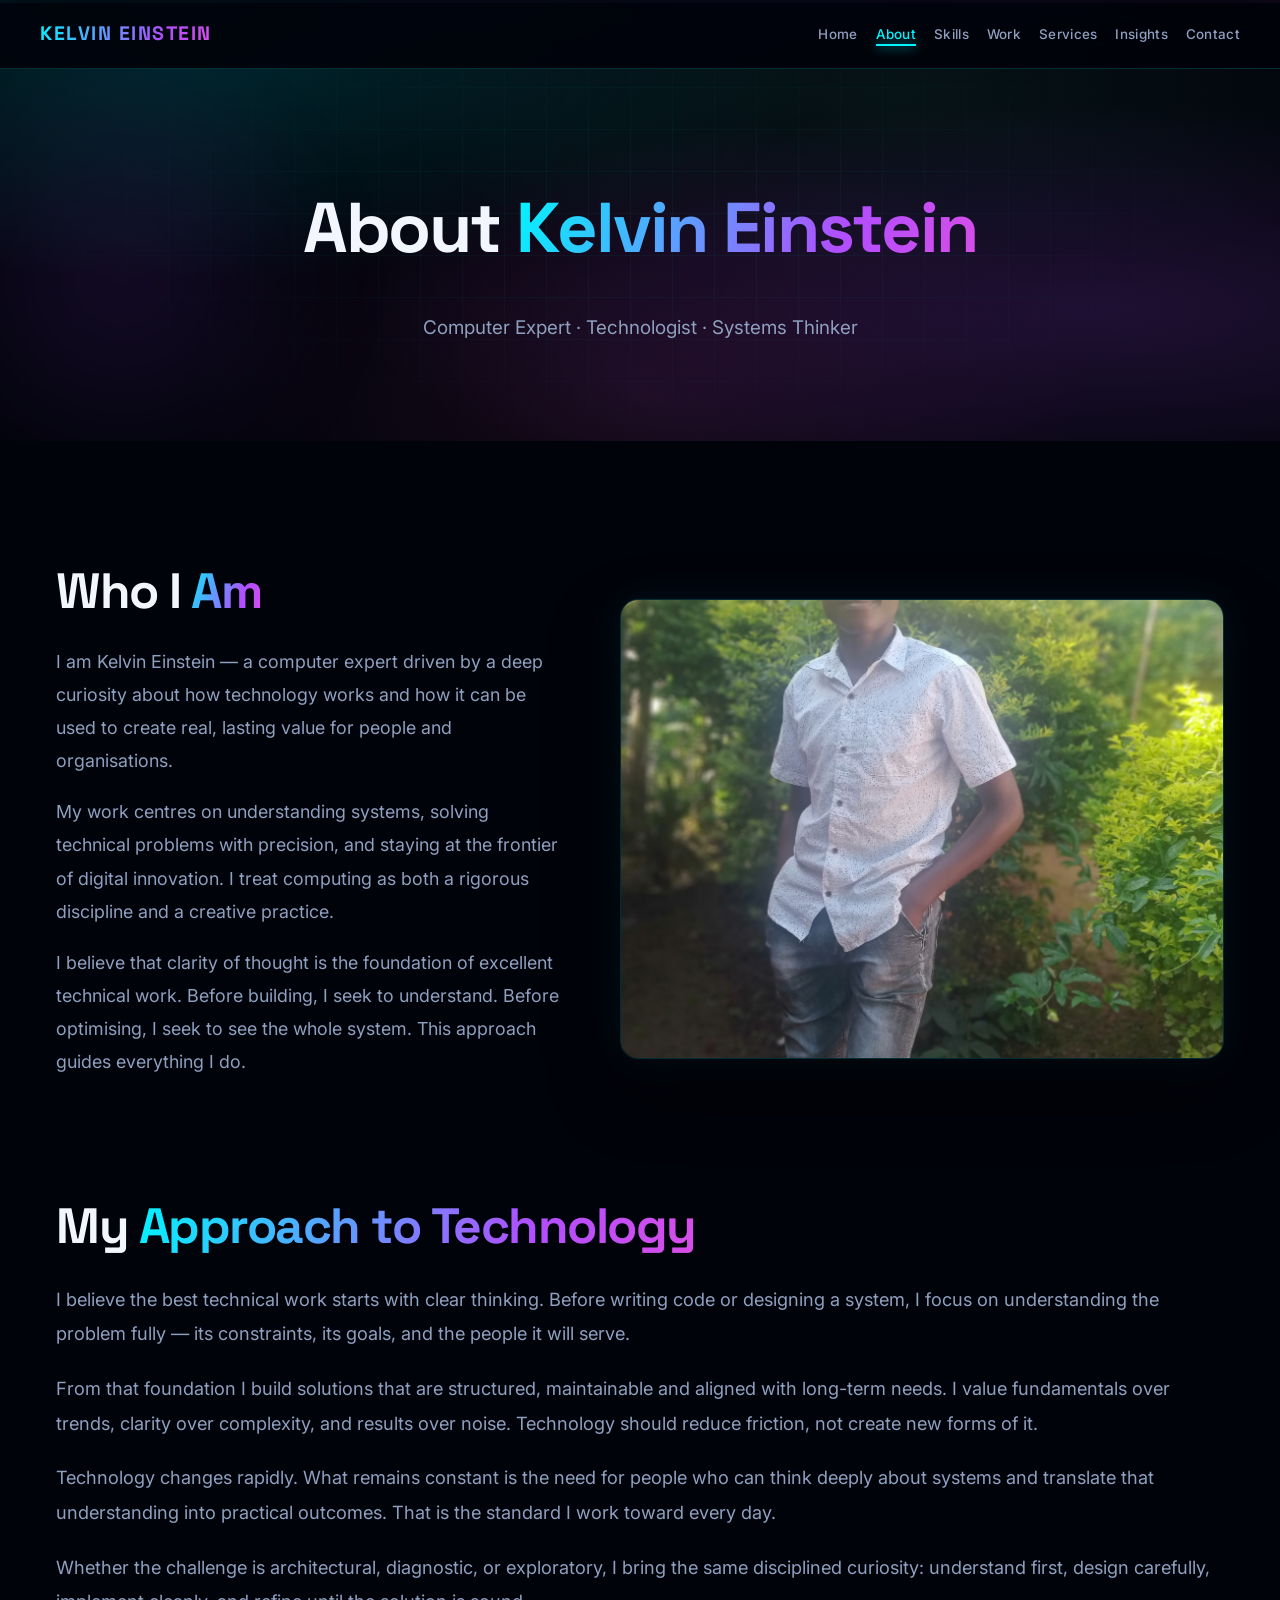
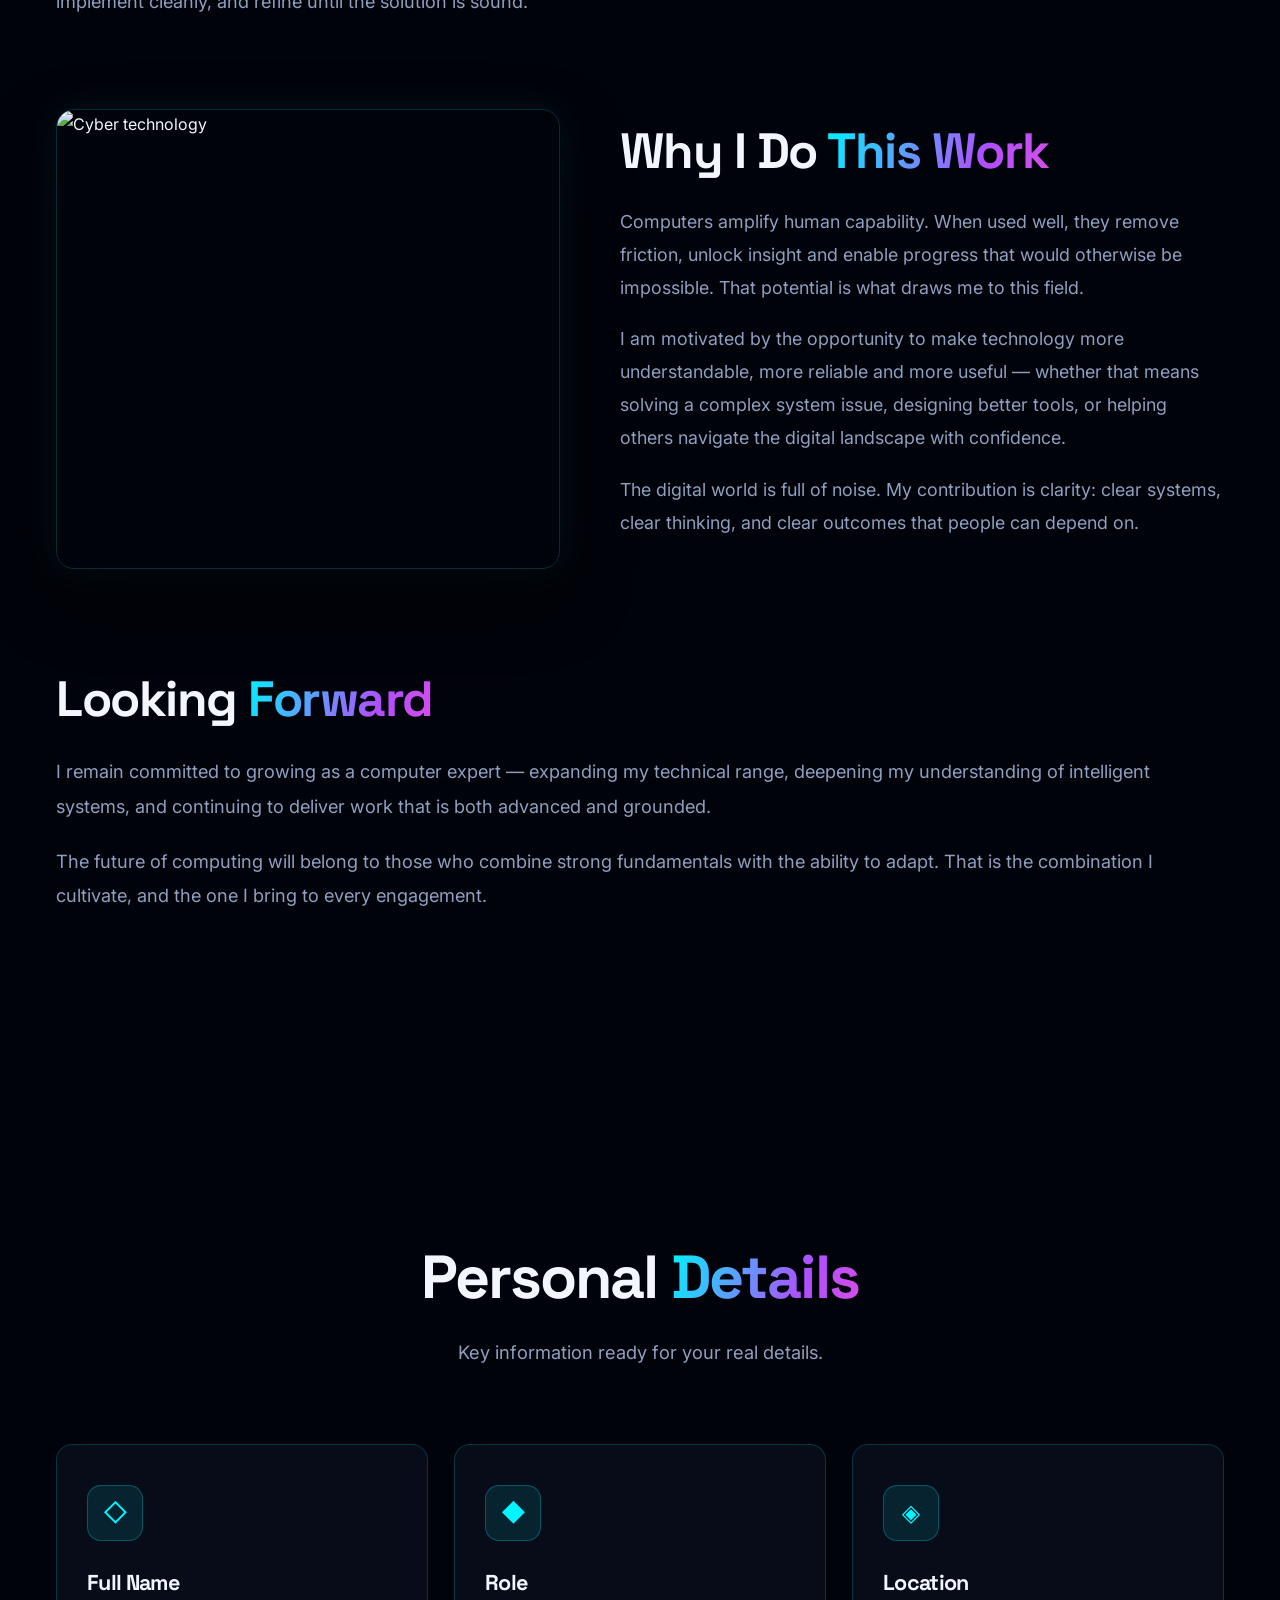
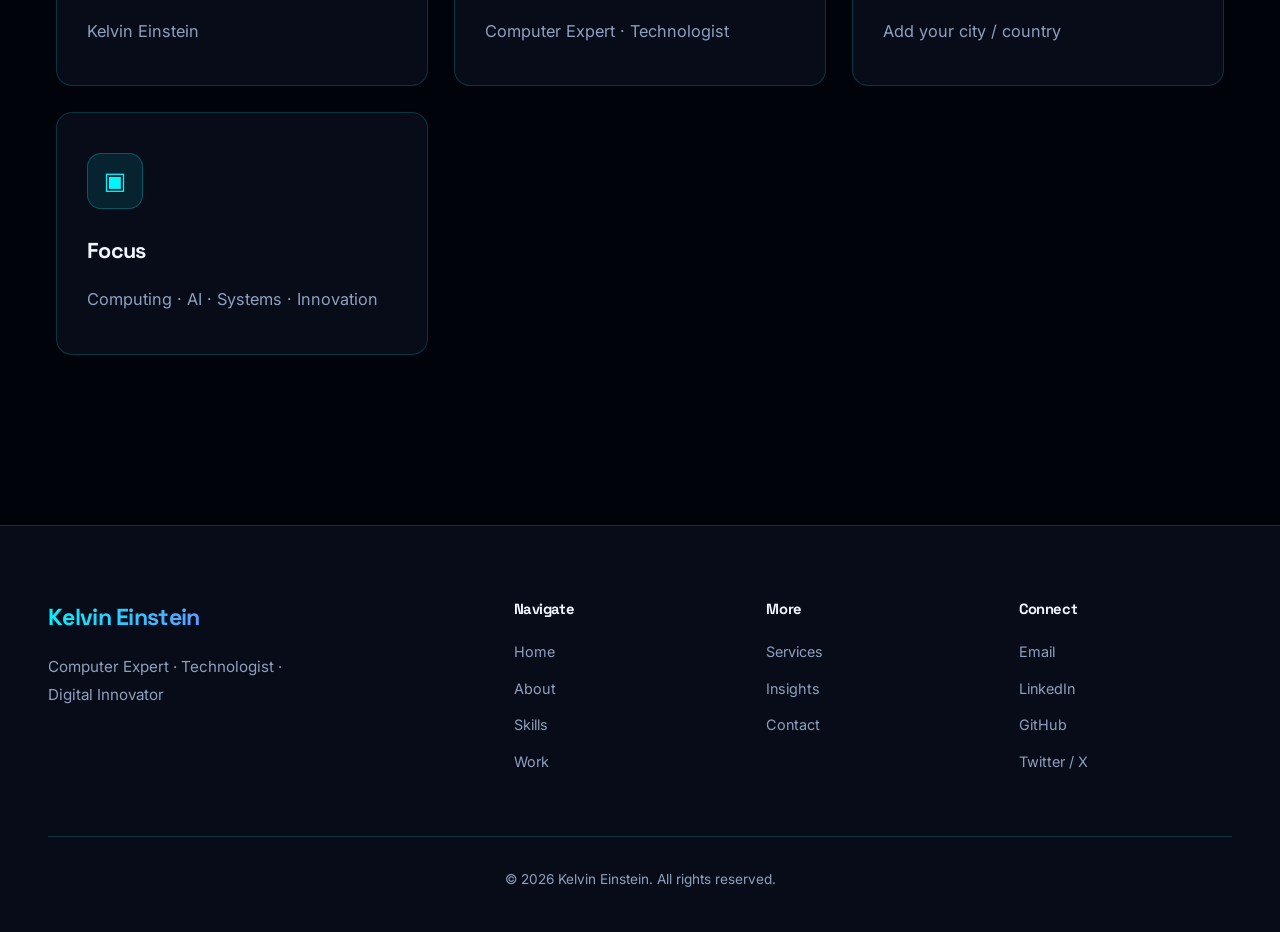
==== commit 045fd850: "Add scroll-reveal animations to About, Skills, Work, Services, Insights, Contact pages" ====
--- a/about.html
+++ b/about.html
@@ -24,13 +24,14 @@
         <div class="hamburger" id="hamburger"><span></span><span></span><span></span></div>
     </nav>
 
+    <div class="page-accent-bar"></div>
     <section class="page-hero">
         <h1>About <span>Kelvin Einstein</span></h1>
         <p>Computer Expert · Technologist · Systems Thinker</p>
     </section>
 
     <section class="section">
-        <div class="content-with-img">
+        <div class="content-with-img scroll-reveal">
             <div class="text">
                 <h2>Who I <span>Am</span></h2>
                 <p>I am Kelvin Einstein — a computer expert driven by a deep curiosity about how technology works and how it can be used to create real, lasting value for people and organisations.</p>
@@ -38,19 +39,19 @@
                 <p>I believe that clarity of thought is the foundation of excellent technical work. Before building, I seek to understand. Before optimising, I seek to see the whole system. This approach guides everything I do.</p>
             </div>
             <div class="img-wrap">
-                <img src="https://images.unsplash.com/photo-1620712943543-bcc4688e7485?w=1000&q=80" alt="AI and technology">
+                <img src="IMG20231225085414.jpg" alt="Kelvin Einstein">
             </div>
         </div>
 
-        <div class="content-block">
+        <div class="content-block scroll-reveal">
             <h2>My <span>Approach to Technology</span></h2>
             <p>I believe the best technical work starts with clear thinking. Before writing code or designing a system, I focus on understanding the problem fully — its constraints, its goals, and the people it will serve.</p>
             <p>From that foundation I build solutions that are structured, maintainable and aligned with long-term needs. I value fundamentals over trends, clarity over complexity, and results over noise. Technology should reduce friction, not create new forms of it.</p>
-            <p>Technology changes rapidly. What remains constant is the need for people who can think deeply about systems and translate that understanding into practical outcomes. That is the standard I work toward every day, and the standard I invite others to hold me to.</p>
+            <p>Technology changes rapidly. What remains constant is the need for people who can think deeply about systems and translate that understanding into practical outcomes. That is the standard I work toward every day.</p>
             <p>Whether the challenge is architectural, diagnostic, or exploratory, I bring the same disciplined curiosity: understand first, design carefully, implement cleanly, and refine until the solution is sound.</p>
         </div>
 
-        <div class="content-with-img reverse">
+        <div class="content-with-img reverse scroll-reveal">
             <div class="text">
                 <h2>Why I Do <span>This Work</span></h2>
                 <p>Computers amplify human capability. When used well, they remove friction, unlock insight and enable progress that would otherwise be impossible. That potential is what draws me to this field.</p>
@@ -62,7 +63,7 @@
             </div>
         </div>
 
-        <div class="content-block">
+        <div class="content-block scroll-reveal">
             <h2>Looking <span>Forward</span></h2>
             <p>I remain committed to growing as a computer expert — expanding my technical range, deepening my understanding of intelligent systems, and continuing to deliver work that is both advanced and grounded.</p>
             <p>The future of computing will belong to those who combine strong fundamentals with the ability to adapt. That is the combination I cultivate, and the one I bring to every engagement.</p>
@@ -70,27 +71,27 @@
     </section>
 
     <section class="section">
-        <div class="section-header">
+        <div class="section-header scroll-reveal">
             <h2>Personal <span>Details</span></h2>
             <p>Key information ready for your real details.</p>
         </div>
         <div class="features-grid">
-            <div class="feature-card">
+            <div class="feature-card scroll-reveal">
                 <div class="feature-icon">◇</div>
                 <h3>Full Name</h3>
                 <p>Kelvin Einstein</p>
             </div>
-            <div class="feature-card">
+            <div class="feature-card scroll-reveal">
                 <div class="feature-icon">◆</div>
                 <h3>Role</h3>
                 <p>Computer Expert · Technologist</p>
             </div>
-            <div class="feature-card">
+            <div class="feature-card scroll-reveal">
                 <div class="feature-icon">◈</div>
                 <h3>Location</h3>
                 <p>Add your city / country</p>
             </div>
-            <div class="feature-card">
+            <div class="feature-card scroll-reveal">
                 <div class="feature-icon">▣</div>
                 <h3>Focus</h3>
                 <p>Computing · AI · Systems · Innovation</p>
--- a/style.css
+++ b/style.css
@@ -1,5 +1,5 @@
 /* ============================================
-   KELVIN EINSTEIN — Ultra AI Personal Site v3
+   KELVIN EINSTEIN — Dynamic + Scroll-Driven
    ============================================ */
 
 * {
@@ -9,24 +9,25 @@
 }
 
 :root {
-    --bg-deep: #02040a;
-    --bg-card: #080d1a;
-    --bg-elevated: #0f1629;
+    --bg-deep: #01030a;
+    --bg-card: #070c18;
+    --bg-elevated: #0e1528;
     --primary: #00f5ff;
     --primary-dim: #00c8d4;
     --accent: #b14eff;
     --accent-2: #ff4ecd;
     --accent-3: #4ef0c3;
+    --accent-4: #ff9f43;
     --text: #f2f6ff;
     --text-muted: #8fa0bf;
-    --border: rgba(0, 245, 255, 0.16);
+    --border: rgba(0, 245, 255, 0.18);
     --glow-cyan: 0 0 55px rgba(0, 245, 255, 0.45);
-    --gradient-text: linear-gradient(110deg, #00f5ff 0%, #b14eff 40%, #ff4ecd 75%, #4ef0c3 100%);
-    --gradient-hero: radial-gradient(ellipse at 15% 10%, rgba(0, 245, 255, 0.14) 0%, transparent 42%),
-                     radial-gradient(ellipse at 85% 70%, rgba(177, 78, 255, 0.16) 0%, transparent 48%),
-                     radial-gradient(ellipse at 50% 90%, rgba(255, 78, 205, 0.08) 0%, transparent 50%),
-                     radial-gradient(ellipse at 70% 20%, rgba(78, 240, 195, 0.06) 0%, transparent 40%),
-                     #02040a;
+    --gradient-text: linear-gradient(110deg, #00f5ff 0%, #b14eff 35%, #ff4ecd 65%, #4ef0c3 100%);
+    --gradient-hero: radial-gradient(ellipse at 15% 10%, rgba(0, 245, 255, 0.15) 0%, transparent 42%),
+                     radial-gradient(ellipse at 85% 70%, rgba(177, 78, 255, 0.17) 0%, transparent 48%),
+                     radial-gradient(ellipse at 50% 90%, rgba(255, 78, 205, 0.09) 0%, transparent 50%),
+                     radial-gradient(ellipse at 70% 20%, rgba(78, 240, 195, 0.07) 0%, transparent 40%),
+                     #01030a;
 }
 
 html {
@@ -37,7 +38,7 @@
     font-family: 'Inter', 'Segoe UI', system-ui, sans-serif;
     background-color: var(--bg-deep);
     color: var(--text);
-    line-height: 1.8;
+    line-height: 1.85;
     overflow-x: hidden;
 }
 
@@ -52,14 +53,20 @@
     position: fixed;
     top: 0;
     width: 100%;
-    padding: 16px 36px;
+    padding: 16px 40px;
     display: flex;
     justify-content: space-between;
     align-items: center;
     z-index: 1000;
-    background: rgba(2, 4, 10, 0.92);
+    background: rgba(1, 3, 10, 0.92);
     backdrop-filter: blur(30px);
     border-bottom: 1px solid var(--border);
+    animation: navSlideDown 0.8s cubic-bezier(0.16, 1, 0.3, 1);
+}
+
+@keyframes navSlideDown {
+    from { transform: translateY(-100%); opacity: 0; }
+    to { transform: translateY(0); opacity: 1; }
 }
 
 .logo {
@@ -68,14 +75,22 @@
     font-weight: 700;
     letter-spacing: 1.5px;
     background: var(--gradient-text);
+    background-size: 200% 200%;
     -webkit-background-clip: text;
     -webkit-text-fill-color: transparent;
     background-clip: text;
+    animation: gradientShift 6s ease infinite;
+}
+
+@keyframes gradientShift {
+    0% { background-position: 0% 50%; }
+    50% { background-position: 100% 50%; }
+    100% { background-position: 0% 50%; }
 }
 
 .nav-links {
     display: flex;
-    gap: 20px;
+    gap: 18px;
     list-style: none;
     flex-wrap: wrap;
     justify-content: flex-end;
@@ -85,15 +100,16 @@
     color: var(--text-muted);
     text-decoration: none;
     font-weight: 500;
-    font-size: 0.85rem;
+    font-size: 0.84rem;
     letter-spacing: 0.3px;
-    transition: color 0.25s;
+    transition: color 0.25s, transform 0.25s;
     position: relative;
 }
 
 .nav-links a:hover,
 .nav-links a.active {
     color: var(--primary);
+    transform: translateY(-1px);
 }
 
 .nav-links a::after {
@@ -104,7 +120,7 @@
     width: 0;
     height: 2px;
     background: var(--primary);
-    transition: width 0.3s ease;
+    transition: width 0.35s cubic-bezier(0.16, 1, 0.3, 1);
     box-shadow: 0 0 12px var(--primary);
 }
 
@@ -148,8 +164,8 @@
     position: absolute;
     inset: 0;
     background-image:
-        linear-gradient(rgba(0, 245, 255, 0.055) 1px, transparent 1px),
-        linear-gradient(90deg, rgba(0, 245, 255, 0.055) 1px, transparent 1px);
+        linear-gradient(rgba(0, 245, 255, 0.06) 1px, transparent 1px),
+        linear-gradient(90deg, rgba(0, 245, 255, 0.06) 1px, transparent 1px);
     background-size: 44px 44px;
     mask-image: radial-gradient(ellipse at center, black 12%, transparent 70%);
     -webkit-mask-image: radial-gradient(ellipse at center, black 12%, transparent 70%);
@@ -169,6 +185,32 @@
     filter: blur(55px);
     pointer-events: none;
     animation: orbFloat 13s ease-in-out infinite;
+}
+
+.hero-scan {
+    position: absolute;
+    inset: 0;
+    pointer-events: none;
+    z-index: 2;
+    overflow: hidden;
+}
+
+.hero-scan::after {
+    content: '';
+    position: absolute;
+    left: 0;
+    width: 100%;
+    height: 3px;
+    background: linear-gradient(90deg, transparent, rgba(0, 245, 255, 0.4), transparent);
+    animation: scanLine 5s linear infinite;
+    box-shadow: 0 0 20px rgba(0, 245, 255, 0.35);
+}
+
+@keyframes scanLine {
+    0% { top: -5%; opacity: 0; }
+    10% { opacity: 1; }
+    90% { opacity: 1; }
+    100% { top: 105%; opacity: 0; }
 }
 
 .hero-ai-layer {
@@ -258,7 +300,8 @@
 
 @keyframes orbFloat {
     0%, 100% { transform: translate(0, 0) scale(1); }
-    50% { transform: translate(-50px, 60px) scale(1.15); }
+    33% { transform: translate(-40px, 40px) scale(1.1); }
+    66% { transform: translate(30px, -20px) scale(1.05); }
 }
 
 @keyframes circuitScan {
@@ -270,17 +313,17 @@
 
 @keyframes nodePulse {
     0%, 100% { transform: scale(1); opacity: 0.7; }
-    50% { transform: scale(2); opacity: 1; }
+    50% { transform: scale(2.2); opacity: 1; }
 }
 
 @keyframes particleRise {
-    0% { bottom: -15px; opacity: 0; transform: translateX(0); }
+    0% { bottom: -15px; opacity: 0; transform: translateX(0) scale(1); }
     8% { opacity: 0.9; }
+    50% { transform: translateX(20px) scale(1.3); }
     92% { opacity: 0.5; }
-    100% { bottom: 115%; opacity: 0; transform: translateX(40px); }
-}
-
-/* GIANT NAME */
+    100% { bottom: 115%; opacity: 0; transform: translateX(40px) scale(0.6); }
+}
+
 .hero h1 {
     font-size: clamp(4.5rem, 14vw, 11rem);
     line-height: 0.9;
@@ -290,21 +333,29 @@
     position: relative;
     z-index: 5;
     text-shadow: 0 0 90px rgba(0, 245, 255, 0.4);
-    animation: nameGlow 3.5s ease-in-out infinite;
+    animation: nameEntrance 1.2s cubic-bezier(0.16, 1, 0.3, 1) both,
+               nameGlow 3.5s ease-in-out 1.2s infinite;
 }
 
 .hero h1 span {
     display: block;
     background: var(--gradient-text);
+    background-size: 200% 200%;
     -webkit-background-clip: text;
     -webkit-text-fill-color: transparent;
     background-clip: text;
     filter: drop-shadow(0 0 45px rgba(177, 78, 255, 0.55));
+    animation: gradientShift 5s ease infinite;
+}
+
+@keyframes nameEntrance {
+    from { opacity: 0; transform: translateY(40px) scale(0.92); filter: blur(12px); }
+    to { opacity: 1; transform: translateY(0) scale(1); filter: blur(0); }
 }
 
 @keyframes nameGlow {
-    0%, 100% { filter: brightness(1); }
-    50% { filter: brightness(1.2); }
+    0%, 100% { filter: brightness(1); text-shadow: 0 0 90px rgba(0, 245, 255, 0.4); }
+    50% { filter: brightness(1.25); text-shadow: 0 0 120px rgba(0, 245, 255, 0.6); }
 }
 
 .hero .typewriter-wrap {
@@ -312,6 +363,7 @@
     margin-bottom: 32px;
     position: relative;
     z-index: 5;
+    animation: fadeUp 1s 0.6s cubic-bezier(0.16, 1, 0.3, 1) both;
 }
 
 .hero .typewriter {
@@ -329,13 +381,19 @@
     50% { border-color: transparent; }
 }
 
+@keyframes fadeUp {
+    from { opacity: 0; transform: translateY(24px); }
+    to { opacity: 1; transform: translateY(0); }
+}
+
 .hero p.sub {
     font-size: 1.15rem;
     color: var(--text-muted);
-    max-width: 600px;
+    max-width: 640px;
     margin: 0 auto 42px;
     position: relative;
     z-index: 5;
+    animation: fadeUp 1s 0.9s cubic-bezier(0.16, 1, 0.3, 1) both;
 }
 
 .btn {
@@ -344,22 +402,36 @@
     gap: 10px;
     padding: 16px 36px;
     background: var(--primary);
-    color: #02040a;
+    color: #01030a;
     text-decoration: none;
     font-weight: 600;
     font-size: 0.95rem;
     border-radius: 8px;
-    transition: all 0.3s ease;
+    transition: all 0.35s cubic-bezier(0.16, 1, 0.3, 1);
     border: none;
     cursor: pointer;
     position: relative;
     z-index: 5;
     box-shadow: 0 0 30px rgba(0, 245, 255, 0.4);
-}
+    overflow: hidden;
+}
+
+.btn::before {
+    content: '';
+    position: absolute;
+    top: 0;
+    left: -100%;
+    width: 100%;
+    height: 100%;
+    background: linear-gradient(90deg, transparent, rgba(255,255,255,0.3), transparent);
+    transition: left 0.5s;
+}
+
+.btn:hover::before { left: 100%; }
 
 .btn:hover {
     background: #fff;
-    transform: translateY(-4px);
+    transform: translateY(-4px) scale(1.03);
     box-shadow: var(--glow-cyan);
 }
 
@@ -382,6 +454,7 @@
     justify-content: center;
     position: relative;
     z-index: 5;
+    animation: fadeUp 1s 1.1s cubic-bezier(0.16, 1, 0.3, 1) both;
 }
 
 .hero-float-badge {
@@ -399,58 +472,149 @@
 }
 
 @keyframes floatBadge {
-    0%, 100% { transform: translateX(-50%) translateY(0); }
-    50% { transform: translateX(-50%) translateY(-10px); }
-}
-
-/* ========== SECTIONS — FULL WIDTH TEXT ========== */
+    0%, 100% { transform: translateX(-50%) translateY(0); opacity: 0.55; }
+    50% { transform: translateX(-50%) translateY(-12px); opacity: 0.85; }
+}
+
+/* ========== WIDER SECTIONS ========== */
 .section {
-    padding: 110px 48px;
-    max-width: 1280px;
+    padding: 120px 56px;
+    max-width: 1400px;
     margin: 0 auto;
 }
 
 .section-header {
     text-align: center;
-    margin-bottom: 70px;
+    margin-bottom: 75px;
 }
 
 .section-header h2 {
-    font-size: clamp(2.6rem, 5vw, 3.6rem);
-    margin-bottom: 20px;
+    font-size: clamp(2.7rem, 5.5vw, 3.8rem);
+    margin-bottom: 22px;
     line-height: 1.15;
 }
 
 .section-header h2 span {
     background: var(--gradient-text);
+    background-size: 200% 200%;
     -webkit-background-clip: text;
     -webkit-text-fill-color: transparent;
     background-clip: text;
+    animation: gradientShift 7s ease infinite;
 }
 
 .section-header p {
     color: var(--text-muted);
-    max-width: 720px;
+    max-width: 780px;
     margin: 0 auto;
-    font-size: 1.12rem;
+    font-size: 1.15rem;
+}
+
+/* ========== SCROLL-DRIVEN REVEALS ========== */
+@supports (animation-timeline: view()) {
+    .scroll-reveal {
+        animation: scrollReveal linear both;
+        animation-timeline: view();
+        animation-range: entry 0% cover 35%;
+    }
+
+    @keyframes scrollReveal {
+        from {
+            opacity: 0;
+            transform: translateY(50px) scale(0.97);
+            filter: blur(6px);
+        }
+        to {
+            opacity: 1;
+            transform: translateY(0) scale(1);
+            filter: blur(0);
+        }
+    }
+
+    .scroll-reveal-left {
+        animation: scrollRevealLeft linear both;
+        animation-timeline: view();
+        animation-range: entry 0% cover 35%;
+    }
+
+    @keyframes scrollRevealLeft {
+        from { opacity: 0; transform: translateX(-60px); }
+        to { opacity: 1; transform: translateX(0); }
+    }
+
+    .scroll-reveal-right {
+        animation: scrollRevealRight linear both;
+        animation-timeline: view();
+        animation-range: entry 0% cover 35%;
+    }
+
+    @keyframes scrollRevealRight {
+        from { opacity: 0; transform: translateX(60px); }
+        to { opacity: 1; transform: translateX(0); }
+    }
+}
+
+/* Fallback for browsers without scroll-driven animations */
+@supports not (animation-timeline: view()) {
+    .scroll-reveal,
+    .scroll-reveal-left,
+    .scroll-reveal-right {
+        opacity: 0;
+        transform: translateY(30px);
+        transition: opacity 0.7s ease, transform 0.7s ease;
+    }
+    .scroll-reveal.visible,
+    .scroll-reveal-left.visible,
+    .scroll-reveal-right.visible {
+        opacity: 1;
+        transform: none;
+    }
 }
 
 /* ========== FEATURE CARDS ========== */
 .features-grid {
     display: grid;
-    grid-template-columns: repeat(auto-fit, minmax(280px, 1fr));
-    gap: 24px;
+    grid-template-columns: repeat(auto-fit, minmax(300px, 1fr));
+    gap: 26px;
+    perspective: 1000px;
 }
 
 .feature-card {
     background: var(--bg-card);
     border: 1px solid var(--border);
     border-radius: 16px;
-    padding: 38px 28px;
-    transition: all 0.4s ease;
+    padding: 40px 30px;
+    transition: all 0.45s cubic-bezier(0.16, 1, 0.3, 1);
     position: relative;
     overflow: hidden;
-}
+    transform-style: preserve-3d;
+}
+
+.feature-card::after {
+    content: '';
+    position: absolute;
+    inset: 0;
+    border-radius: 16px;
+    padding: 1.5px;
+    background: linear-gradient(135deg, var(--primary), var(--accent), var(--accent-2), var(--accent-3), var(--accent-4));
+    background-size: 300% 300%;
+    -webkit-mask: linear-gradient(#fff 0 0) content-box, linear-gradient(#fff 0 0);
+    mask: linear-gradient(#fff 0 0) content-box, linear-gradient(#fff 0 0);
+    -webkit-mask-composite: xor;
+    mask-composite: exclude;
+    opacity: 0;
+    transition: opacity 0.4s;
+    animation: borderRotate 4s linear infinite;
+    pointer-events: none;
+}
+
+@keyframes borderRotate {
+    0% { background-position: 0% 50%; }
+    50% { background-position: 100% 50%; }
+    100% { background-position: 0% 50%; }
+}
+
+.feature-card:hover::after { opacity: 1; }
 
 .feature-card::before {
     content: '';
@@ -465,58 +629,60 @@
 }
 
 .feature-card:hover {
-    transform: translateY(-8px);
-    border-color: rgba(0, 245, 255, 0.4);
-    box-shadow: 0 25px 55px rgba(0, 0, 0, 0.5), 0 0 40px rgba(0, 245, 255, 0.12);
-}
-
-.feature-card:hover::before {
-    opacity: 1;
-}
+    transform: translateY(-10px) rotateX(2deg) rotateY(-2deg);
+    border-color: transparent;
+    box-shadow: 0 30px 60px rgba(0, 0, 0, 0.5), 0 0 50px rgba(0, 245, 255, 0.15);
+}
+
+.feature-card:hover::before { opacity: 1; }
 
 .feature-icon {
-    width: 54px;
-    height: 54px;
+    width: 56px;
+    height: 56px;
     background: rgba(0, 245, 255, 0.1);
     border-radius: 14px;
     display: flex;
     align-items: center;
     justify-content: center;
-    font-size: 1.45rem;
+    font-size: 1.5rem;
     margin-bottom: 22px;
     color: var(--primary);
     border: 1px solid rgba(0, 245, 255, 0.25);
-    transition: all 0.3s;
+    transition: all 0.4s cubic-bezier(0.16, 1, 0.3, 1);
 }
 
 .feature-card:hover .feature-icon {
-    background: rgba(0, 245, 255, 0.18);
-    box-shadow: 0 0 20px rgba(0, 245, 255, 0.25);
+    background: rgba(0, 245, 255, 0.2);
+    box-shadow: 0 0 25px rgba(0, 245, 255, 0.35);
+    transform: scale(1.1) rotate(5deg);
 }
 
 .feature-card h3 {
-    font-size: 1.3rem;
+    font-size: 1.35rem;
     margin-bottom: 14px;
-}
+    transition: color 0.3s;
+}
+
+.feature-card:hover h3 { color: var(--primary); }
 
 .feature-card p {
     color: var(--text-muted);
-    font-size: 1rem;
-    line-height: 1.7;
-}
-
-/* ========== IMAGE + TEXT — WIDER IMAGES ========== */
+    font-size: 1.02rem;
+    line-height: 1.75;
+}
+
+/* ========== IMAGE + TEXT — WIDER ========== */
 .content-with-img {
     display: grid;
-    grid-template-columns: 1fr 1.15fr;
-    gap: 56px;
+    grid-template-columns: 1fr 1.2fr;
+    gap: 60px;
     align-items: center;
-    margin-bottom: 90px;
+    margin-bottom: 100px;
 }
 
 .content-with-img.reverse {
     direction: rtl;
-    grid-template-columns: 1.15fr 1fr;
+    grid-template-columns: 1.2fr 1fr;
 }
 
 .content-with-img.reverse > * {
@@ -524,70 +690,80 @@
 }
 
 .content-with-img .text h2 {
-    font-size: clamp(2.2rem, 4vw, 2.9rem);
-    margin-bottom: 22px;
+    font-size: clamp(2.3rem, 4.2vw, 3.1rem);
+    margin-bottom: 24px;
     line-height: 1.2;
 }
 
 .content-with-img .text h2 span {
     background: var(--gradient-text);
+    background-size: 200% 200%;
     -webkit-background-clip: text;
     -webkit-text-fill-color: transparent;
     background-clip: text;
+    animation: gradientShift 6s ease infinite;
 }
 
 .content-with-img .text p {
     color: var(--text-muted);
-    margin-bottom: 16px;
-    font-size: 1.1rem;
-    line-height: 1.8;
+    margin-bottom: 18px;
+    font-size: 1.12rem;
+    line-height: 1.85;
 }
 
 .content-with-img .img-wrap {
     border-radius: 18px;
     overflow: hidden;
     border: 1px solid var(--border);
-    box-shadow: 0 30px 70px rgba(0, 0, 0, 0.45), 0 0 40px rgba(0, 245, 255, 0.06);
-    height: 420px;
-    position: relative;
+    box-shadow: 0 30px 70px rgba(0, 0, 0, 0.45), 0 0 40px rgba(0, 245, 255, 0.08);
+    height: 460px;
+    position: relative;
+    transition: transform 0.5s cubic-bezier(0.16, 1, 0.3, 1), box-shadow 0.5s;
+}
+
+.content-with-img .img-wrap:hover {
+    transform: scale(1.02);
+    box-shadow: 0 35px 80px rgba(0, 0, 0, 0.5), 0 0 60px rgba(0, 245, 255, 0.14);
 }
 
 .content-with-img .img-wrap img {
     width: 100%;
     height: 100%;
     object-fit: cover;
-    transition: transform 0.8s ease;
+    transition: transform 0.9s cubic-bezier(0.16, 1, 0.3, 1);
 }
 
 .content-with-img .img-wrap:hover img {
-    transform: scale(1.07);
-}
-
-/* FULL WIDTH TEXT BLOCKS */
+    transform: scale(1.08);
+}
+
+/* FULL WIDTH TEXT */
 .content-block {
     width: 100%;
     max-width: 100%;
-    margin: 0 0 80px;
+    margin: 0 0 90px;
 }
 
 .content-block h2 {
-    font-size: clamp(2.2rem, 4vw, 2.9rem);
-    margin-bottom: 24px;
+    font-size: clamp(2.3rem, 4.2vw, 3.1rem);
+    margin-bottom: 26px;
     line-height: 1.2;
 }
 
 .content-block h2 span {
     background: var(--gradient-text);
+    background-size: 200% 200%;
     -webkit-background-clip: text;
     -webkit-text-fill-color: transparent;
     background-clip: text;
+    animation: gradientShift 6s ease infinite;
 }
 
 .content-block p {
     color: var(--text-muted);
-    margin-bottom: 18px;
-    font-size: 1.12rem;
-    line-height: 1.85;
+    margin-bottom: 20px;
+    font-size: 1.14rem;
+    line-height: 1.9;
     max-width: 100%;
 }
 
@@ -595,44 +771,63 @@
 .stats-row {
     display: grid;
     grid-template-columns: repeat(4, 1fr);
-    gap: 20px;
-    margin: 60px 0;
+    gap: 22px;
+    margin: 70px 0;
 }
 
 .stat-item {
     text-align: center;
-    padding: 34px 16px;
+    padding: 38px 16px;
     background: var(--bg-card);
     border-radius: 16px;
     border: 1px solid var(--border);
-    transition: all 0.35s;
-}
+    transition: all 0.4s cubic-bezier(0.16, 1, 0.3, 1);
+    position: relative;
+    overflow: hidden;
+}
+
+.stat-item::before {
+    content: '';
+    position: absolute;
+    inset: 0;
+    background: radial-gradient(circle at center, rgba(0, 245, 255, 0.1), transparent 70%);
+    opacity: 0;
+    transition: opacity 0.4s;
+}
+
+.stat-item:hover::before { opacity: 1; }
 
 .stat-item:hover {
-    border-color: rgba(0, 245, 255, 0.4);
-    box-shadow: 0 0 35px rgba(0, 245, 255, 0.15);
-    transform: translateY(-6px);
+    border-color: rgba(0, 245, 255, 0.5);
+    box-shadow: 0 0 45px rgba(0, 245, 255, 0.2);
+    transform: translateY(-8px) scale(1.04);
 }
 
 .stat-item .number {
-    font-size: 2.5rem;
+    font-size: 2.6rem;
     font-weight: 700;
     background: var(--gradient-text);
+    background-size: 200% 200%;
     -webkit-background-clip: text;
     -webkit-text-fill-color: transparent;
     background-clip: text;
     display: block;
     margin-bottom: 8px;
+    animation: gradientShift 5s ease infinite;
+    position: relative;
+    z-index: 1;
 }
 
 .stat-item .label {
     color: var(--text-muted);
-    font-size: 0.9rem;
-}
-
-/* ========== PAGE HERO ========== */
+    font-size: 0.92rem;
+    position: relative;
+    z-index: 1;
+}
+
+/* ========== PAGE HERO — AI COLOURS ========== */
 .page-hero {
-    padding: 155px 40px 85px;
+    padding: 160px 48px 95px;
     text-align: center;
     background: var(--gradient-hero);
     position: relative;
@@ -644,67 +839,97 @@
     position: absolute;
     inset: 0;
     background-image:
-        linear-gradient(rgba(0, 245, 255, 0.04) 1px, transparent 1px),
-        linear-gradient(90deg, rgba(0, 245, 255, 0.04) 1px, transparent 1px);
+        linear-gradient(rgba(0, 245, 255, 0.045) 1px, transparent 1px),
+        linear-gradient(90deg, rgba(0, 245, 255, 0.045) 1px, transparent 1px);
     background-size: 42px 42px;
-    mask-image: radial-gradient(ellipse at center, black 22%, transparent 75%);
-    -webkit-mask-image: radial-gradient(ellipse at center, black 22%, transparent 75%);
+    mask-image: radial-gradient(ellipse at center, black 20%, transparent 75%);
+    -webkit-mask-image: radial-gradient(ellipse at center, black 20%, transparent 75%);
     pointer-events: none;
+    animation: gridPulse 8s ease-in-out infinite;
+}
+
+.page-hero::after {
+    content: '';
+    position: absolute;
+    width: 500px;
+    height: 500px;
+    bottom: -20%;
+    left: -10%;
+    background: radial-gradient(circle, rgba(177, 78, 255, 0.12) 0%, transparent 65%);
+    border-radius: 50%;
+    filter: blur(40px);
+    pointer-events: none;
+    animation: orbFloat 15s ease-in-out infinite reverse;
 }
 
 .page-hero h1 {
-    font-size: clamp(2.7rem, 6.5vw, 4.2rem);
-    margin-bottom: 16px;
+    font-size: clamp(2.8rem, 6.5vw, 4.4rem);
+    margin-bottom: 18px;
     position: relative;
     z-index: 1;
+    animation: nameEntrance 1s cubic-bezier(0.16, 1, 0.3, 1) both;
 }
 
 .page-hero h1 span {
     background: var(--gradient-text);
+    background-size: 200% 200%;
     -webkit-background-clip: text;
     -webkit-text-fill-color: transparent;
     background-clip: text;
+    animation: gradientShift 6s ease infinite;
 }
 
 .page-hero p {
     color: var(--text-muted);
-    max-width: 560px;
+    max-width: 600px;
     margin: 0 auto;
-    font-size: 1.15rem;
+    font-size: 1.18rem;
     position: relative;
     z-index: 1;
+    animation: fadeUp 1s 0.3s cubic-bezier(0.16, 1, 0.3, 1) both;
+}
+
+/* AI colour accents on lower pages */
+.page-accent-bar {
+    height: 3px;
+    background: var(--gradient-text);
+    background-size: 200% 200%;
+    animation: gradientShift 5s ease infinite;
+    margin-bottom: 0;
 }
 
 /* ========== FOOTER ========== */
 footer {
     background: var(--bg-card);
     border-top: 1px solid var(--border);
-    padding: 65px 40px 38px;
-    margin-top: 40px;
+    padding: 70px 48px 40px;
+    margin-top: 50px;
 }
 
 .footer-grid {
-    max-width: 1200px;
+    max-width: 1300px;
     margin: 0 auto;
     display: grid;
     grid-template-columns: 2fr 1fr 1fr 1fr;
-    gap: 36px;
-    margin-bottom: 48px;
+    gap: 40px;
+    margin-bottom: 50px;
 }
 
 .footer-brand h3 {
-    font-size: 1.4rem;
+    font-size: 1.45rem;
     margin-bottom: 14px;
     background: var(--gradient-text);
+    background-size: 200% 200%;
     -webkit-background-clip: text;
     -webkit-text-fill-color: transparent;
     background-clip: text;
+    animation: gradientShift 7s ease infinite;
 }
 
 .footer-brand p {
     color: var(--text-muted);
     font-size: 0.95rem;
-    max-width: 260px;
+    max-width: 280px;
 }
 
 .footer-col h4 {
@@ -718,11 +943,12 @@
     text-decoration: none;
     font-size: 0.9rem;
     margin-bottom: 10px;
-    transition: color 0.25s;
+    transition: color 0.25s, transform 0.25s;
 }
 
 .footer-col a:hover {
     color: var(--primary);
+    transform: translateX(4px);
 }
 
 .copyright {
@@ -756,21 +982,23 @@
     .nav-links.active { right: 0; }
     .hamburger { display: flex; }
 
-    .section { padding: 75px 22px; }
+    .section { padding: 80px 24px; }
 
     .content-with-img,
     .content-with-img.reverse {
         grid-template-columns: 1fr;
         direction: ltr;
-        gap: 32px;
+        gap: 36px;
     }
 
-    .content-with-img .img-wrap { height: 300px; }
+    .content-with-img .img-wrap { height: 320px; }
 
     .stats-row { grid-template-columns: 1fr 1fr; }
     .footer-grid { grid-template-columns: 1fr 1fr; }
 
     .hero h1 { font-size: clamp(3.6rem, 14vw, 6.5rem); }
+
+    .feature-card:hover { transform: translateY(-8px); }
 }
 
 @media (max-width: 560px) {
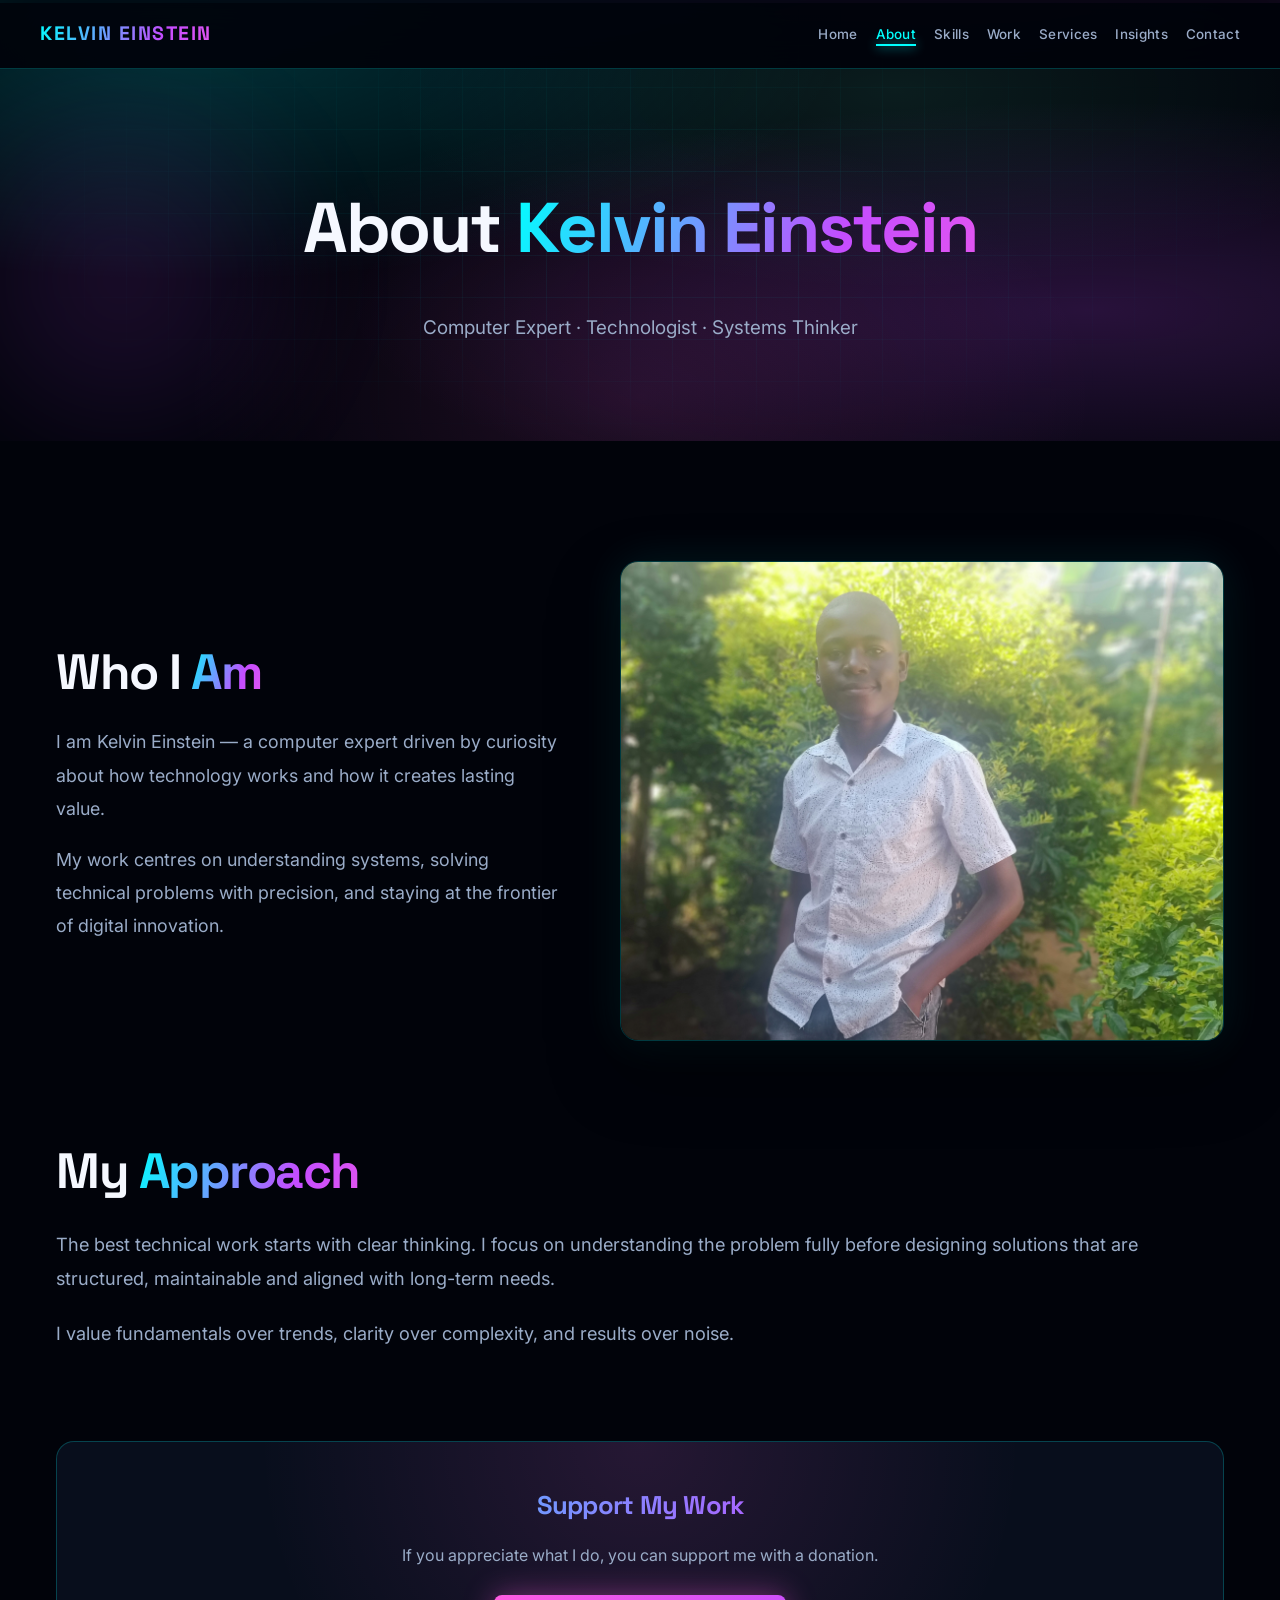
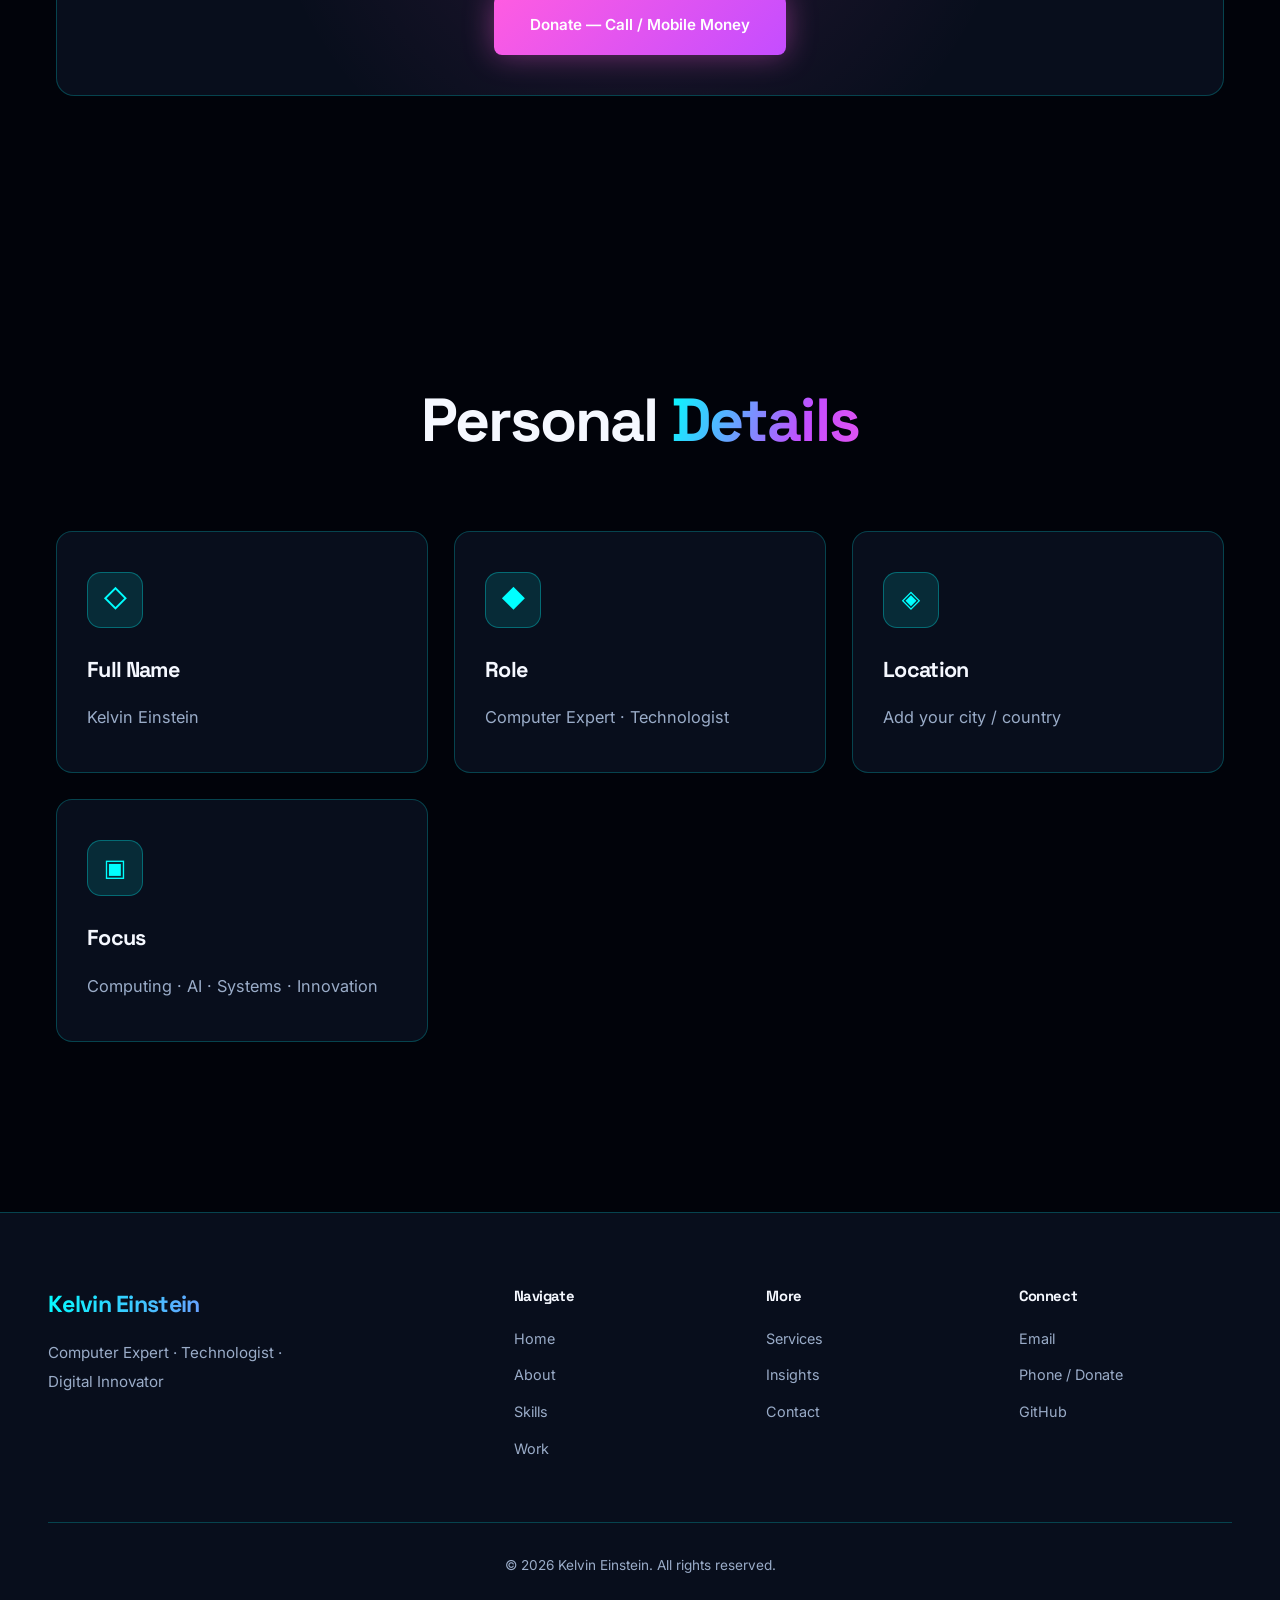
==== commit 45dc47e7: "Face-focused photo, brighter AI colors, unique animations, donate button, comment section" ====
--- a/about.html
+++ b/about.html
@@ -34,68 +34,36 @@
         <div class="content-with-img scroll-reveal">
             <div class="text">
                 <h2>Who I <span>Am</span></h2>
-                <p>I am Kelvin Einstein — a computer expert driven by a deep curiosity about how technology works and how it can be used to create real, lasting value for people and organisations.</p>
-                <p>My work centres on understanding systems, solving technical problems with precision, and staying at the frontier of digital innovation. I treat computing as both a rigorous discipline and a creative practice.</p>
-                <p>I believe that clarity of thought is the foundation of excellent technical work. Before building, I seek to understand. Before optimising, I seek to see the whole system. This approach guides everything I do.</p>
+                <p>I am Kelvin Einstein — a computer expert driven by curiosity about how technology works and how it creates lasting value.</p>
+                <p>My work centres on understanding systems, solving technical problems with precision, and staying at the frontier of digital innovation.</p>
             </div>
-            <div class="img-wrap">
+            <div class="img-wrap face-focus">
                 <img src="IMG20231225085414.jpg" alt="Kelvin Einstein">
             </div>
         </div>
 
         <div class="content-block scroll-reveal">
-            <h2>My <span>Approach to Technology</span></h2>
-            <p>I believe the best technical work starts with clear thinking. Before writing code or designing a system, I focus on understanding the problem fully — its constraints, its goals, and the people it will serve.</p>
-            <p>From that foundation I build solutions that are structured, maintainable and aligned with long-term needs. I value fundamentals over trends, clarity over complexity, and results over noise. Technology should reduce friction, not create new forms of it.</p>
-            <p>Technology changes rapidly. What remains constant is the need for people who can think deeply about systems and translate that understanding into practical outcomes. That is the standard I work toward every day.</p>
-            <p>Whether the challenge is architectural, diagnostic, or exploratory, I bring the same disciplined curiosity: understand first, design carefully, implement cleanly, and refine until the solution is sound.</p>
+            <h2>My <span>Approach</span></h2>
+            <p>The best technical work starts with clear thinking. I focus on understanding the problem fully before designing solutions that are structured, maintainable and aligned with long-term needs.</p>
+            <p>I value fundamentals over trends, clarity over complexity, and results over noise.</p>
         </div>
 
-        <div class="content-with-img reverse scroll-reveal">
-            <div class="text">
-                <h2>Why I Do <span>This Work</span></h2>
-                <p>Computers amplify human capability. When used well, they remove friction, unlock insight and enable progress that would otherwise be impossible. That potential is what draws me to this field.</p>
-                <p>I am motivated by the opportunity to make technology more understandable, more reliable and more useful — whether that means solving a complex system issue, designing better tools, or helping others navigate the digital landscape with confidence.</p>
-                <p>The digital world is full of noise. My contribution is clarity: clear systems, clear thinking, and clear outcomes that people can depend on.</p>
-            </div>
-            <div class="img-wrap">
-                <img src="https://images.unsplash.com/photo-1550751827-4bd374c3f58b?w=1000&q=80" alt="Cyber technology">
-            </div>
-        </div>
-
-        <div class="content-block scroll-reveal">
-            <h2>Looking <span>Forward</span></h2>
-            <p>I remain committed to growing as a computer expert — expanding my technical range, deepening my understanding of intelligent systems, and continuing to deliver work that is both advanced and grounded.</p>
-            <p>The future of computing will belong to those who combine strong fundamentals with the ability to adapt. That is the combination I cultivate, and the one I bring to every engagement.</p>
+        <div class="donate-box scroll-reveal">
+            <h3>Support My Work</h3>
+            <p>If you appreciate what I do, you can support me with a donation.</p>
+            <a href="tel:+256000000000" class="btn btn-donate">Donate — Call / Mobile Money</a>
         </div>
     </section>
 
     <section class="section">
         <div class="section-header scroll-reveal">
             <h2>Personal <span>Details</span></h2>
-            <p>Key information ready for your real details.</p>
         </div>
         <div class="features-grid">
-            <div class="feature-card scroll-reveal">
-                <div class="feature-icon">◇</div>
-                <h3>Full Name</h3>
-                <p>Kelvin Einstein</p>
-            </div>
-            <div class="feature-card scroll-reveal">
-                <div class="feature-icon">◆</div>
-                <h3>Role</h3>
-                <p>Computer Expert · Technologist</p>
-            </div>
-            <div class="feature-card scroll-reveal">
-                <div class="feature-icon">◈</div>
-                <h3>Location</h3>
-                <p>Add your city / country</p>
-            </div>
-            <div class="feature-card scroll-reveal">
-                <div class="feature-icon">▣</div>
-                <h3>Focus</h3>
-                <p>Computing · AI · Systems · Innovation</p>
-            </div>
+            <div class="feature-card scroll-reveal"><div class="feature-icon">◇</div><h3>Full Name</h3><p>Kelvin Einstein</p></div>
+            <div class="feature-card scroll-reveal"><div class="feature-icon">◆</div><h3>Role</h3><p>Computer Expert · Technologist</p></div>
+            <div class="feature-card scroll-reveal"><div class="feature-icon">◈</div><h3>Location</h3><p>Add your city / country</p></div>
+            <div class="feature-card scroll-reveal"><div class="feature-icon">▣</div><h3>Focus</h3><p>Computing · AI · Systems · Innovation</p></div>
         </div>
     </section>
 
@@ -104,7 +72,7 @@
             <div class="footer-brand"><h3>Kelvin Einstein</h3><p>Computer Expert · Technologist · Digital Innovator</p></div>
             <div class="footer-col"><h4>Navigate</h4><a href="index.html">Home</a><a href="about.html">About</a><a href="skills.html">Skills</a><a href="work.html">Work</a></div>
             <div class="footer-col"><h4>More</h4><a href="services.html">Services</a><a href="insights.html">Insights</a><a href="contact.html">Contact</a></div>
-            <div class="footer-col"><h4>Connect</h4><a href="#">Email</a><a href="#">LinkedIn</a><a href="#">GitHub</a><a href="#">Twitter / X</a></div>
+            <div class="footer-col"><h4>Connect</h4><a href="#">Email</a><a href="tel:+256000000000">Phone / Donate</a><a href="#">GitHub</a></div>
         </div>
         <div class="copyright">© 2026 Kelvin Einstein. All rights reserved.</div>
     </footer>
--- a/style.css
+++ b/style.css
@@ -1,38 +1,32 @@
 /* ============================================
-   KELVIN EINSTEIN — Dynamic + Scroll-Driven
+   KELVIN EINSTEIN — Brighter + Unique Animations
    ============================================ */
 
-* {
-    margin: 0;
-    padding: 0;
-    box-sizing: border-box;
-}
+* { margin: 0; padding: 0; box-sizing: border-box; }
 
 :root {
     --bg-deep: #01030a;
-    --bg-card: #070c18;
-    --bg-elevated: #0e1528;
-    --primary: #00f5ff;
-    --primary-dim: #00c8d4;
-    --accent: #b14eff;
-    --accent-2: #ff4ecd;
-    --accent-3: #4ef0c3;
-    --accent-4: #ff9f43;
-    --text: #f2f6ff;
-    --text-muted: #8fa0bf;
-    --border: rgba(0, 245, 255, 0.18);
-    --glow-cyan: 0 0 55px rgba(0, 245, 255, 0.45);
-    --gradient-text: linear-gradient(110deg, #00f5ff 0%, #b14eff 35%, #ff4ecd 65%, #4ef0c3 100%);
-    --gradient-hero: radial-gradient(ellipse at 15% 10%, rgba(0, 245, 255, 0.15) 0%, transparent 42%),
-                     radial-gradient(ellipse at 85% 70%, rgba(177, 78, 255, 0.17) 0%, transparent 48%),
-                     radial-gradient(ellipse at 50% 90%, rgba(255, 78, 205, 0.09) 0%, transparent 50%),
-                     radial-gradient(ellipse at 70% 20%, rgba(78, 240, 195, 0.07) 0%, transparent 40%),
+    --bg-card: #080e1c;
+    --bg-elevated: #101a30;
+    --primary: #00ffff;
+    --primary-dim: #00d4e0;
+    --accent: #c44dff;
+    --accent-2: #ff5ce1;
+    --accent-3: #5fffd0;
+    --accent-4: #ffb347;
+    --text: #f5f8ff;
+    --text-muted: #9aacc8;
+    --border: rgba(0, 255, 255, 0.22);
+    --glow-cyan: 0 0 60px rgba(0, 255, 255, 0.5);
+    --gradient-text: linear-gradient(110deg, #00ffff 0%, #c44dff 35%, #ff5ce1 65%, #5fffd0 100%);
+    --gradient-hero: radial-gradient(ellipse at 15% 10%, rgba(0, 255, 255, 0.18) 0%, transparent 42%),
+                     radial-gradient(ellipse at 85% 70%, rgba(196, 77, 255, 0.2) 0%, transparent 48%),
+                     radial-gradient(ellipse at 50% 90%, rgba(255, 92, 225, 0.12) 0%, transparent 50%),
+                     radial-gradient(ellipse at 70% 20%, rgba(95, 255, 208, 0.1) 0%, transparent 40%),
                      #01030a;
 }
 
-html {
-    scroll-behavior: smooth;
-}
+html { scroll-behavior: smooth; }
 
 body {
     font-family: 'Inter', 'Segoe UI', system-ui, sans-serif;
@@ -48,218 +42,102 @@
     letter-spacing: -0.03em;
 }
 
-/* ========== NAV ========== */
+/* NAV */
 nav {
-    position: fixed;
-    top: 0;
-    width: 100%;
-    padding: 16px 40px;
-    display: flex;
-    justify-content: space-between;
-    align-items: center;
-    z-index: 1000;
-    background: rgba(1, 3, 10, 0.92);
-    backdrop-filter: blur(30px);
+    position: fixed; top: 0; width: 100%; padding: 16px 40px;
+    display: flex; justify-content: space-between; align-items: center;
+    z-index: 1000; background: rgba(1, 3, 10, 0.92); backdrop-filter: blur(30px);
     border-bottom: 1px solid var(--border);
     animation: navSlideDown 0.8s cubic-bezier(0.16, 1, 0.3, 1);
 }
-
 @keyframes navSlideDown {
     from { transform: translateY(-100%); opacity: 0; }
     to { transform: translateY(0); opacity: 1; }
 }
-
 .logo {
-    font-family: 'Space Grotesk', sans-serif;
-    font-size: 1.22rem;
-    font-weight: 700;
-    letter-spacing: 1.5px;
-    background: var(--gradient-text);
-    background-size: 200% 200%;
-    -webkit-background-clip: text;
-    -webkit-text-fill-color: transparent;
-    background-clip: text;
-    animation: gradientShift 6s ease infinite;
-}
-
+    font-family: 'Space Grotesk', sans-serif; font-size: 1.22rem; font-weight: 700; letter-spacing: 1.5px;
+    background: var(--gradient-text); background-size: 200% 200%;
+    -webkit-background-clip: text; -webkit-text-fill-color: transparent; background-clip: text;
+    animation: gradientShift 5s ease infinite;
+}
 @keyframes gradientShift {
     0% { background-position: 0% 50%; }
     50% { background-position: 100% 50%; }
     100% { background-position: 0% 50%; }
 }
-
-.nav-links {
-    display: flex;
-    gap: 18px;
-    list-style: none;
-    flex-wrap: wrap;
-    justify-content: flex-end;
-}
-
+.nav-links { display: flex; gap: 18px; list-style: none; flex-wrap: wrap; justify-content: flex-end; }
 .nav-links a {
-    color: var(--text-muted);
-    text-decoration: none;
-    font-weight: 500;
-    font-size: 0.84rem;
-    letter-spacing: 0.3px;
-    transition: color 0.25s, transform 0.25s;
-    position: relative;
-}
-
-.nav-links a:hover,
-.nav-links a.active {
-    color: var(--primary);
-    transform: translateY(-1px);
-}
-
+    color: var(--text-muted); text-decoration: none; font-weight: 500; font-size: 0.84rem;
+    letter-spacing: 0.3px; transition: color 0.25s, transform 0.25s; position: relative;
+}
+.nav-links a:hover, .nav-links a.active { color: var(--primary); transform: translateY(-1px); }
 .nav-links a::after {
-    content: '';
-    position: absolute;
-    bottom: -4px;
-    left: 0;
-    width: 0;
-    height: 2px;
-    background: var(--primary);
-    transition: width 0.35s cubic-bezier(0.16, 1, 0.3, 1);
+    content: ''; position: absolute; bottom: -4px; left: 0; width: 0; height: 2px;
+    background: var(--primary); transition: width 0.35s cubic-bezier(0.16, 1, 0.3, 1);
     box-shadow: 0 0 12px var(--primary);
 }
-
-.nav-links a:hover::after,
-.nav-links a.active::after {
-    width: 100%;
-}
-
-.hamburger {
-    display: none;
-    flex-direction: column;
-    gap: 5px;
-    cursor: pointer;
-    z-index: 1001;
-}
-
-.hamburger span {
-    width: 24px;
-    height: 2.5px;
-    background: var(--primary);
-    border-radius: 2px;
-    box-shadow: 0 0 8px var(--primary);
-}
-
-/* ========== HERO ========== */
+.nav-links a:hover::after, .nav-links a.active::after { width: 100%; }
+.hamburger { display: none; flex-direction: column; gap: 5px; cursor: pointer; z-index: 1001; }
+.hamburger span { width: 24px; height: 2.5px; background: var(--primary); border-radius: 2px; box-shadow: 0 0 8px var(--primary); }
+
+/* HERO */
 .hero {
-    min-height: 100vh;
-    display: flex;
-    flex-direction: column;
-    justify-content: center;
-    align-items: center;
-    text-align: center;
-    padding: 130px 28px 90px;
-    background: var(--gradient-hero);
-    position: relative;
-    overflow: hidden;
-}
-
+    min-height: 100vh; display: flex; flex-direction: column; justify-content: center; align-items: center;
+    text-align: center; padding: 130px 28px 90px; background: var(--gradient-hero);
+    position: relative; overflow: hidden;
+}
 .hero::before {
-    content: '';
-    position: absolute;
-    inset: 0;
-    background-image:
-        linear-gradient(rgba(0, 245, 255, 0.06) 1px, transparent 1px),
-        linear-gradient(90deg, rgba(0, 245, 255, 0.06) 1px, transparent 1px);
+    content: ''; position: absolute; inset: 0;
+    background-image: linear-gradient(rgba(0, 255, 255, 0.07) 1px, transparent 1px),
+                      linear-gradient(90deg, rgba(0, 255, 255, 0.07) 1px, transparent 1px);
     background-size: 44px 44px;
     mask-image: radial-gradient(ellipse at center, black 12%, transparent 70%);
     -webkit-mask-image: radial-gradient(ellipse at center, black 12%, transparent 70%);
-    pointer-events: none;
-    animation: gridPulse 6s ease-in-out infinite;
-}
-
+    pointer-events: none; animation: gridPulse 6s ease-in-out infinite;
+}
 .hero::after {
-    content: '';
-    position: absolute;
-    width: 800px;
-    height: 800px;
-    top: -15%;
-    right: -20%;
-    background: radial-gradient(circle, rgba(0, 245, 255, 0.2) 0%, rgba(177, 78, 255, 0.12) 30%, transparent 65%);
-    border-radius: 50%;
-    filter: blur(55px);
-    pointer-events: none;
-    animation: orbFloat 13s ease-in-out infinite;
-}
-
-.hero-scan {
-    position: absolute;
-    inset: 0;
-    pointer-events: none;
-    z-index: 2;
-    overflow: hidden;
-}
-
+    content: ''; position: absolute; width: 800px; height: 800px; top: -15%; right: -20%;
+    background: radial-gradient(circle, rgba(0, 255, 255, 0.22) 0%, rgba(196, 77, 255, 0.14) 30%, transparent 65%);
+    border-radius: 50%; filter: blur(55px); pointer-events: none; animation: orbFloat 13s ease-in-out infinite;
+}
+.hero-scan { position: absolute; inset: 0; pointer-events: none; z-index: 2; overflow: hidden; }
 .hero-scan::after {
-    content: '';
-    position: absolute;
-    left: 0;
-    width: 100%;
-    height: 3px;
-    background: linear-gradient(90deg, transparent, rgba(0, 245, 255, 0.4), transparent);
-    animation: scanLine 5s linear infinite;
-    box-shadow: 0 0 20px rgba(0, 245, 255, 0.35);
-}
-
+    content: ''; position: absolute; left: 0; width: 100%; height: 3px;
+    background: linear-gradient(90deg, transparent, rgba(0, 255, 255, 0.45), transparent);
+    animation: scanLine 5s linear infinite; box-shadow: 0 0 20px rgba(0, 255, 255, 0.4);
+}
 @keyframes scanLine {
-    0% { top: -5%; opacity: 0; }
-    10% { opacity: 1; }
-    90% { opacity: 1; }
-    100% { top: 105%; opacity: 0; }
-}
-
-.hero-ai-layer {
-    position: absolute;
-    inset: 0;
-    pointer-events: none;
-    overflow: hidden;
-    z-index: 1;
-}
-
+    0% { top: -5%; opacity: 0; } 10% { opacity: 1; } 90% { opacity: 1; } 100% { top: 105%; opacity: 0; }
+}
+.hero-ai-layer { position: absolute; inset: 0; pointer-events: none; overflow: hidden; z-index: 1; }
 .hero-ai-layer .circuit {
-    position: absolute;
-    height: 1.5px;
-    background: linear-gradient(90deg, transparent, rgba(0, 245, 255, 0.55), transparent);
-    opacity: 0.75;
-    animation: circuitScan 5s linear infinite;
-}
-
-.hero-ai-layer .circuit.c2 { background: linear-gradient(90deg, transparent, rgba(177, 78, 255, 0.6), transparent); }
-.hero-ai-layer .circuit.c3 { background: linear-gradient(90deg, transparent, rgba(255, 78, 205, 0.5), transparent); }
-.hero-ai-layer .circuit.c4 { background: linear-gradient(90deg, transparent, rgba(78, 240, 195, 0.5), transparent); }
-
-.hero-ai-layer .circuit:nth-child(1)  { top: 10%; left: 4%;  width: 260px; animation-delay: 0s; }
-.hero-ai-layer .circuit:nth-child(2)  { top: 18%; right: 6%; width: 200px; animation-delay: 0.6s; }
-.hero-ai-layer .circuit:nth-child(3)  { top: 28%; left: 10%; width: 230px; animation-delay: 1.2s; }
-.hero-ai-layer .circuit:nth-child(4)  { top: 38%; right: 12%; width: 180px; animation-delay: 1.8s; }
-.hero-ai-layer .circuit:nth-child(5)  { top: 48%; left: 6%;  width: 280px; animation-delay: 2.4s; }
-.hero-ai-layer .circuit:nth-child(6)  { top: 58%; right: 8%; width: 210px; animation-delay: 3s; }
-.hero-ai-layer .circuit:nth-child(7)  { top: 68%; left: 14%; width: 190px; animation-delay: 3.6s; }
-.hero-ai-layer .circuit:nth-child(8)  { top: 78%; right: 15%; width: 240px; animation-delay: 4.2s; }
-.hero-ai-layer .circuit:nth-child(9)  { top: 15%; left: 42%; width: 160px; animation-delay: 0.9s; }
+    position: absolute; height: 1.5px;
+    background: linear-gradient(90deg, transparent, rgba(0, 255, 255, 0.6), transparent);
+    opacity: 0.8; animation: circuitScan 5s linear infinite;
+}
+.hero-ai-layer .circuit.c2 { background: linear-gradient(90deg, transparent, rgba(196, 77, 255, 0.65), transparent); }
+.hero-ai-layer .circuit.c3 { background: linear-gradient(90deg, transparent, rgba(255, 92, 225, 0.55), transparent); }
+.hero-ai-layer .circuit.c4 { background: linear-gradient(90deg, transparent, rgba(95, 255, 208, 0.55), transparent); }
+.hero-ai-layer .circuit:nth-child(1) { top: 10%; left: 4%; width: 260px; animation-delay: 0s; }
+.hero-ai-layer .circuit:nth-child(2) { top: 18%; right: 6%; width: 200px; animation-delay: 0.6s; }
+.hero-ai-layer .circuit:nth-child(3) { top: 28%; left: 10%; width: 230px; animation-delay: 1.2s; }
+.hero-ai-layer .circuit:nth-child(4) { top: 38%; right: 12%; width: 180px; animation-delay: 1.8s; }
+.hero-ai-layer .circuit:nth-child(5) { top: 48%; left: 6%; width: 280px; animation-delay: 2.4s; }
+.hero-ai-layer .circuit:nth-child(6) { top: 58%; right: 8%; width: 210px; animation-delay: 3s; }
+.hero-ai-layer .circuit:nth-child(7) { top: 68%; left: 14%; width: 190px; animation-delay: 3.6s; }
+.hero-ai-layer .circuit:nth-child(8) { top: 78%; right: 15%; width: 240px; animation-delay: 4.2s; }
+.hero-ai-layer .circuit:nth-child(9) { top: 15%; left: 42%; width: 160px; animation-delay: 0.9s; }
 .hero-ai-layer .circuit:nth-child(10) { top: 35%; left: 55%; width: 200px; animation-delay: 2.1s; }
 .hero-ai-layer .circuit:nth-child(11) { top: 55%; left: 48%; width: 150px; animation-delay: 3.3s; }
 .hero-ai-layer .circuit:nth-child(12) { top: 72%; left: 35%; width: 170px; animation-delay: 4.5s; }
-
 .hero-ai-layer .node {
-    position: absolute;
-    width: 8px;
-    height: 8px;
-    background: var(--primary);
-    border-radius: 50%;
-    box-shadow: 0 0 16px var(--primary), 0 0 32px rgba(0, 245, 255, 0.55);
+    position: absolute; width: 8px; height: 8px; background: var(--primary); border-radius: 50%;
+    box-shadow: 0 0 16px var(--primary), 0 0 32px rgba(0, 255, 255, 0.6);
     animation: nodePulse 2.6s ease-in-out infinite;
 }
-
-.hero-ai-layer .node.n2 { background: var(--accent); box-shadow: 0 0 16px var(--accent), 0 0 32px rgba(177, 78, 255, 0.55); }
-.hero-ai-layer .node.n3 { background: var(--accent-2); box-shadow: 0 0 16px var(--accent-2), 0 0 32px rgba(255, 78, 205, 0.5); }
-.hero-ai-layer .node.n4 { background: var(--accent-3); box-shadow: 0 0 16px var(--accent-3), 0 0 32px rgba(78, 240, 195, 0.5); }
-
+.hero-ai-layer .node.n2 { background: var(--accent); box-shadow: 0 0 16px var(--accent), 0 0 32px rgba(196, 77, 255, 0.6); }
+.hero-ai-layer .node.n3 { background: var(--accent-2); box-shadow: 0 0 16px var(--accent-2), 0 0 32px rgba(255, 92, 225, 0.55); }
+.hero-ai-layer .node.n4 { background: var(--accent-3); box-shadow: 0 0 16px var(--accent-3), 0 0 32px rgba(95, 255, 208, 0.55); }
 .hero-ai-layer .node:nth-child(13) { top: 12%; left: 12%; animation-delay: 0.1s; }
 .hero-ai-layer .node:nth-child(14) { top: 22%; right: 14%; animation-delay: 0.4s; }
 .hero-ai-layer .node:nth-child(15) { top: 32%; left: 18%; animation-delay: 0.7s; }
@@ -272,17 +150,11 @@
 .hero-ai-layer .node:nth-child(22) { top: 65%; left: 50%; animation-delay: 1.5s; }
 .hero-ai-layer .node:nth-child(23) { top: 18%; left: 72%; animation-delay: 0.6s; }
 .hero-ai-layer .node:nth-child(24) { top: 80%; right: 22%; animation-delay: 2.1s; }
-
 .hero-ai-layer .particle {
-    position: absolute;
-    width: 3px;
-    height: 3px;
-    background: rgba(0, 245, 255, 0.8);
-    border-radius: 50%;
-    animation: particleRise 8s linear infinite;
-}
-
-.hero-ai-layer .particle:nth-child(25) { left: 8%;  animation-delay: 0s; }
+    position: absolute; width: 3px; height: 3px; background: rgba(0, 255, 255, 0.85);
+    border-radius: 50%; animation: particleRise 8s linear infinite;
+}
+.hero-ai-layer .particle:nth-child(25) { left: 8%; animation-delay: 0s; }
 .hero-ai-layer .particle:nth-child(26) { left: 20%; animation-delay: 1.2s; }
 .hero-ai-layer .particle:nth-child(27) { left: 35%; animation-delay: 2.4s; }
 .hero-ai-layer .particle:nth-child(28) { left: 50%; animation-delay: 3.6s; }
@@ -293,724 +165,409 @@
 .hero-ai-layer .particle:nth-child(33) { left: 28%; animation-delay: 3s; }
 .hero-ai-layer .particle:nth-child(34) { left: 75%; animation-delay: 0.8s; }
 
-@keyframes gridPulse {
-    0%, 100% { opacity: 0.55; }
-    50% { opacity: 1; }
-}
-
+@keyframes gridPulse { 0%, 100% { opacity: 0.55; } 50% { opacity: 1; } }
 @keyframes orbFloat {
     0%, 100% { transform: translate(0, 0) scale(1); }
     33% { transform: translate(-40px, 40px) scale(1.1); }
     66% { transform: translate(30px, -20px) scale(1.05); }
 }
-
 @keyframes circuitScan {
     0% { transform: translateX(-50px); opacity: 0; }
-    12% { opacity: 0.85; }
-    88% { opacity: 0.85; }
+    12% { opacity: 0.9; } 88% { opacity: 0.9; }
     100% { transform: translateX(60px); opacity: 0; }
 }
-
 @keyframes nodePulse {
     0%, 100% { transform: scale(1); opacity: 0.7; }
-    50% { transform: scale(2.2); opacity: 1; }
-}
-
+    50% { transform: scale(2.3); opacity: 1; }
+}
 @keyframes particleRise {
     0% { bottom: -15px; opacity: 0; transform: translateX(0) scale(1); }
-    8% { opacity: 0.9; }
-    50% { transform: translateX(20px) scale(1.3); }
+    8% { opacity: 0.95; }
+    50% { transform: translateX(20px) scale(1.4); }
     92% { opacity: 0.5; }
-    100% { bottom: 115%; opacity: 0; transform: translateX(40px) scale(0.6); }
+    100% { bottom: 115%; opacity: 0; transform: translateX(40px) scale(0.5); }
 }
 
 .hero h1 {
-    font-size: clamp(4.5rem, 14vw, 11rem);
-    line-height: 0.9;
-    margin-bottom: 16px;
-    font-weight: 700;
-    letter-spacing: -0.05em;
-    position: relative;
-    z-index: 5;
-    text-shadow: 0 0 90px rgba(0, 245, 255, 0.4);
-    animation: nameEntrance 1.2s cubic-bezier(0.16, 1, 0.3, 1) both,
-               nameGlow 3.5s ease-in-out 1.2s infinite;
-}
-
+    font-size: clamp(4.5rem, 14vw, 11rem); line-height: 0.9; margin-bottom: 16px; font-weight: 700;
+    letter-spacing: -0.05em; position: relative; z-index: 5;
+    text-shadow: 0 0 100px rgba(0, 255, 255, 0.5);
+    animation: nameEntrance 1.2s cubic-bezier(0.16, 1, 0.3, 1) both, nameGlow 3.5s ease-in-out 1.2s infinite;
+}
 .hero h1 span {
-    display: block;
-    background: var(--gradient-text);
-    background-size: 200% 200%;
-    -webkit-background-clip: text;
-    -webkit-text-fill-color: transparent;
-    background-clip: text;
-    filter: drop-shadow(0 0 45px rgba(177, 78, 255, 0.55));
+    display: block; background: var(--gradient-text); background-size: 200% 200%;
+    -webkit-background-clip: text; -webkit-text-fill-color: transparent; background-clip: text;
+    filter: drop-shadow(0 0 50px rgba(196, 77, 255, 0.6));
     animation: gradientShift 5s ease infinite;
 }
-
 @keyframes nameEntrance {
     from { opacity: 0; transform: translateY(40px) scale(0.92); filter: blur(12px); }
     to { opacity: 1; transform: translateY(0) scale(1); filter: blur(0); }
 }
-
 @keyframes nameGlow {
-    0%, 100% { filter: brightness(1); text-shadow: 0 0 90px rgba(0, 245, 255, 0.4); }
-    50% { filter: brightness(1.25); text-shadow: 0 0 120px rgba(0, 245, 255, 0.6); }
-}
-
+    0%, 100% { filter: brightness(1); text-shadow: 0 0 100px rgba(0, 255, 255, 0.5); }
+    50% { filter: brightness(1.3); text-shadow: 0 0 140px rgba(0, 255, 255, 0.7); }
+}
 .hero .typewriter-wrap {
-    min-height: 1.9em;
-    margin-bottom: 32px;
-    position: relative;
-    z-index: 5;
+    min-height: 1.9em; margin-bottom: 32px; position: relative; z-index: 5;
     animation: fadeUp 1s 0.6s cubic-bezier(0.16, 1, 0.3, 1) both;
 }
-
 .hero .typewriter {
-    font-size: 1.4rem;
-    color: var(--primary);
-    font-weight: 500;
-    letter-spacing: 0.6px;
-    border-right: 2.5px solid var(--primary);
-    padding-right: 7px;
+    font-size: 1.4rem; color: var(--primary); font-weight: 500; letter-spacing: 0.6px;
+    border-right: 2.5px solid var(--primary); padding-right: 7px;
     animation: blinkCursor 0.75s step-end infinite;
-    text-shadow: 0 0 20px rgba(0, 245, 255, 0.4);
-}
-
-@keyframes blinkCursor {
-    50% { border-color: transparent; }
-}
-
+    text-shadow: 0 0 25px rgba(0, 255, 255, 0.5);
+}
+@keyframes blinkCursor { 50% { border-color: transparent; } }
 @keyframes fadeUp {
     from { opacity: 0; transform: translateY(24px); }
     to { opacity: 1; transform: translateY(0); }
 }
-
 .hero p.sub {
-    font-size: 1.15rem;
-    color: var(--text-muted);
-    max-width: 640px;
-    margin: 0 auto 42px;
-    position: relative;
-    z-index: 5;
-    animation: fadeUp 1s 0.9s cubic-bezier(0.16, 1, 0.3, 1) both;
-}
-
+    font-size: 1.15rem; color: var(--text-muted); max-width: 640px; margin: 0 auto 42px;
+    position: relative; z-index: 5; animation: fadeUp 1s 0.9s cubic-bezier(0.16, 1, 0.3, 1) both;
+}
 .btn {
-    display: inline-flex;
-    align-items: center;
-    gap: 10px;
-    padding: 16px 36px;
-    background: var(--primary);
-    color: #01030a;
-    text-decoration: none;
-    font-weight: 600;
-    font-size: 0.95rem;
-    border-radius: 8px;
-    transition: all 0.35s cubic-bezier(0.16, 1, 0.3, 1);
-    border: none;
-    cursor: pointer;
-    position: relative;
-    z-index: 5;
-    box-shadow: 0 0 30px rgba(0, 245, 255, 0.4);
-    overflow: hidden;
-}
-
+    display: inline-flex; align-items: center; gap: 10px; padding: 16px 36px;
+    background: var(--primary); color: #01030a; text-decoration: none; font-weight: 600;
+    font-size: 0.95rem; border-radius: 8px; transition: all 0.35s cubic-bezier(0.16, 1, 0.3, 1);
+    border: none; cursor: pointer; position: relative; z-index: 5;
+    box-shadow: 0 0 35px rgba(0, 255, 255, 0.45); overflow: hidden;
+}
 .btn::before {
-    content: '';
-    position: absolute;
-    top: 0;
-    left: -100%;
-    width: 100%;
-    height: 100%;
-    background: linear-gradient(90deg, transparent, rgba(255,255,255,0.3), transparent);
+    content: ''; position: absolute; top: 0; left: -100%; width: 100%; height: 100%;
+    background: linear-gradient(90deg, transparent, rgba(255,255,255,0.35), transparent);
     transition: left 0.5s;
 }
-
 .btn:hover::before { left: 100%; }
-
-.btn:hover {
-    background: #fff;
-    transform: translateY(-4px) scale(1.03);
-    box-shadow: var(--glow-cyan);
-}
-
+.btn:hover { background: #fff; transform: translateY(-4px) scale(1.04); box-shadow: var(--glow-cyan); }
 .btn-outline {
-    background: transparent;
-    border: 1.5px solid var(--primary);
-    color: var(--primary);
-    box-shadow: none;
-}
-
-.btn-outline:hover {
-    background: rgba(0, 245, 255, 0.12);
-    box-shadow: 0 0 35px rgba(0, 245, 255, 0.3);
-}
-
+    background: transparent; border: 1.5px solid var(--primary); color: var(--primary); box-shadow: none;
+}
+.btn-outline:hover { background: rgba(0, 255, 255, 0.14); box-shadow: 0 0 40px rgba(0, 255, 255, 0.35); }
+.btn-donate {
+    background: linear-gradient(135deg, #ff5ce1, #c44dff);
+    color: #fff; box-shadow: 0 0 30px rgba(255, 92, 225, 0.4);
+}
+.btn-donate:hover {
+    background: linear-gradient(135deg, #ff7aeb, #d46aff);
+    box-shadow: 0 0 45px rgba(255, 92, 225, 0.55);
+}
 .hero-buttons {
-    display: flex;
-    gap: 16px;
-    flex-wrap: wrap;
-    justify-content: center;
-    position: relative;
-    z-index: 5;
-    animation: fadeUp 1s 1.1s cubic-bezier(0.16, 1, 0.3, 1) both;
-}
-
+    display: flex; gap: 16px; flex-wrap: wrap; justify-content: center;
+    position: relative; z-index: 5; animation: fadeUp 1s 1.1s cubic-bezier(0.16, 1, 0.3, 1) both;
+}
 .hero-float-badge {
-    position: absolute;
-    bottom: 36px;
-    left: 50%;
-    transform: translateX(-50%);
-    z-index: 5;
-    font-size: 0.72rem;
-    letter-spacing: 2.5px;
-    text-transform: uppercase;
-    color: var(--text-muted);
-    opacity: 0.65;
-    animation: floatBadge 2.8s ease-in-out infinite;
-}
-
+    position: absolute; bottom: 36px; left: 50%; transform: translateX(-50%); z-index: 5;
+    font-size: 0.72rem; letter-spacing: 2.5px; text-transform: uppercase; color: var(--text-muted);
+    opacity: 0.65; animation: floatBadge 2.8s ease-in-out infinite;
+}
 @keyframes floatBadge {
     0%, 100% { transform: translateX(-50%) translateY(0); opacity: 0.55; }
-    50% { transform: translateX(-50%) translateY(-12px); opacity: 0.85; }
-}
-
-/* ========== WIDER SECTIONS ========== */
-.section {
-    padding: 120px 56px;
-    max-width: 1400px;
-    margin: 0 auto;
-}
-
-.section-header {
-    text-align: center;
-    margin-bottom: 75px;
-}
-
+    50% { transform: translateX(-50%) translateY(-12px); opacity: 0.9; }
+}
+
+/* SECTIONS */
+.section { padding: 120px 56px; max-width: 1400px; margin: 0 auto; }
+.section-header { text-align: center; margin-bottom: 75px; }
 .section-header h2 {
-    font-size: clamp(2.7rem, 5.5vw, 3.8rem);
-    margin-bottom: 22px;
-    line-height: 1.15;
-}
-
+    font-size: clamp(2.7rem, 5.5vw, 3.8rem); margin-bottom: 22px; line-height: 1.15;
+}
 .section-header h2 span {
-    background: var(--gradient-text);
-    background-size: 200% 200%;
-    -webkit-background-clip: text;
-    -webkit-text-fill-color: transparent;
-    background-clip: text;
-    animation: gradientShift 7s ease infinite;
-}
-
-.section-header p {
-    color: var(--text-muted);
-    max-width: 780px;
-    margin: 0 auto;
-    font-size: 1.15rem;
-}
-
-/* ========== SCROLL-DRIVEN REVEALS ========== */
+    background: var(--gradient-text); background-size: 200% 200%;
+    -webkit-background-clip: text; -webkit-text-fill-color: transparent; background-clip: text;
+    animation: gradientShift 6s ease infinite;
+}
+.section-header p { color: var(--text-muted); max-width: 780px; margin: 0 auto; font-size: 1.15rem; }
+
+/* SCROLL REVEALS */
 @supports (animation-timeline: view()) {
     .scroll-reveal {
         animation: scrollReveal linear both;
         animation-timeline: view();
         animation-range: entry 0% cover 35%;
     }
-
     @keyframes scrollReveal {
-        from {
-            opacity: 0;
-            transform: translateY(50px) scale(0.97);
-            filter: blur(6px);
-        }
-        to {
-            opacity: 1;
-            transform: translateY(0) scale(1);
-            filter: blur(0);
-        }
+        from { opacity: 0; transform: translateY(50px) scale(0.97); filter: blur(6px); }
+        to { opacity: 1; transform: translateY(0) scale(1); filter: blur(0); }
     }
-
-    .scroll-reveal-left {
-        animation: scrollRevealLeft linear both;
-        animation-timeline: view();
-        animation-range: entry 0% cover 35%;
-    }
-
-    @keyframes scrollRevealLeft {
-        from { opacity: 0; transform: translateX(-60px); }
-        to { opacity: 1; transform: translateX(0); }
-    }
-
-    .scroll-reveal-right {
-        animation: scrollRevealRight linear both;
-        animation-timeline: view();
-        animation-range: entry 0% cover 35%;
-    }
-
-    @keyframes scrollRevealRight {
-        from { opacity: 0; transform: translateX(60px); }
-        to { opacity: 1; transform: translateX(0); }
-    }
-}
-
-/* Fallback for browsers without scroll-driven animations */
+}
 @supports not (animation-timeline: view()) {
-    .scroll-reveal,
-    .scroll-reveal-left,
-    .scroll-reveal-right {
-        opacity: 0;
-        transform: translateY(30px);
-        transition: opacity 0.7s ease, transform 0.7s ease;
-    }
-    .scroll-reveal.visible,
-    .scroll-reveal-left.visible,
-    .scroll-reveal-right.visible {
-        opacity: 1;
-        transform: none;
-    }
-}
-
-/* ========== FEATURE CARDS ========== */
+    .scroll-reveal { opacity: 0; transform: translateY(30px); transition: opacity 0.7s ease, transform 0.7s ease; }
+    .scroll-reveal.visible { opacity: 1; transform: none; }
+}
+
+/* FEATURE CARDS */
 .features-grid {
-    display: grid;
-    grid-template-columns: repeat(auto-fit, minmax(300px, 1fr));
-    gap: 26px;
-    perspective: 1000px;
-}
-
+    display: grid; grid-template-columns: repeat(auto-fit, minmax(300px, 1fr));
+    gap: 26px; perspective: 1000px;
+}
 .feature-card {
-    background: var(--bg-card);
-    border: 1px solid var(--border);
-    border-radius: 16px;
-    padding: 40px 30px;
-    transition: all 0.45s cubic-bezier(0.16, 1, 0.3, 1);
-    position: relative;
-    overflow: hidden;
-    transform-style: preserve-3d;
-}
-
+    background: var(--bg-card); border: 1px solid var(--border); border-radius: 16px;
+    padding: 40px 30px; transition: all 0.45s cubic-bezier(0.16, 1, 0.3, 1);
+    position: relative; overflow: hidden; transform-style: preserve-3d;
+}
 .feature-card::after {
-    content: '';
-    position: absolute;
-    inset: 0;
-    border-radius: 16px;
-    padding: 1.5px;
+    content: ''; position: absolute; inset: 0; border-radius: 16px; padding: 1.5px;
     background: linear-gradient(135deg, var(--primary), var(--accent), var(--accent-2), var(--accent-3), var(--accent-4));
     background-size: 300% 300%;
     -webkit-mask: linear-gradient(#fff 0 0) content-box, linear-gradient(#fff 0 0);
     mask: linear-gradient(#fff 0 0) content-box, linear-gradient(#fff 0 0);
-    -webkit-mask-composite: xor;
-    mask-composite: exclude;
-    opacity: 0;
-    transition: opacity 0.4s;
-    animation: borderRotate 4s linear infinite;
-    pointer-events: none;
-}
-
+    -webkit-mask-composite: xor; mask-composite: exclude;
+    opacity: 0; transition: opacity 0.4s; animation: borderRotate 3.5s linear infinite; pointer-events: none;
+}
 @keyframes borderRotate {
-    0% { background-position: 0% 50%; }
-    50% { background-position: 100% 50%; }
-    100% { background-position: 0% 50%; }
-}
-
+    0% { background-position: 0% 50%; } 50% { background-position: 100% 50%; } 100% { background-position: 0% 50%; }
+}
 .feature-card:hover::after { opacity: 1; }
-
 .feature-card::before {
-    content: '';
-    position: absolute;
-    top: 0;
-    left: 0;
-    width: 100%;
-    height: 2.5px;
-    background: var(--gradient-text);
-    opacity: 0;
-    transition: opacity 0.35s;
-}
-
+    content: ''; position: absolute; top: 0; left: 0; width: 100%; height: 2.5px;
+    background: var(--gradient-text); opacity: 0; transition: opacity 0.35s;
+}
 .feature-card:hover {
-    transform: translateY(-10px) rotateX(2deg) rotateY(-2deg);
-    border-color: transparent;
-    box-shadow: 0 30px 60px rgba(0, 0, 0, 0.5), 0 0 50px rgba(0, 245, 255, 0.15);
-}
-
+    transform: translateY(-10px) rotateX(2deg) rotateY(-2deg); border-color: transparent;
+    box-shadow: 0 30px 60px rgba(0, 0, 0, 0.5), 0 0 55px rgba(0, 255, 255, 0.18);
+}
 .feature-card:hover::before { opacity: 1; }
-
 .feature-icon {
-    width: 56px;
-    height: 56px;
-    background: rgba(0, 245, 255, 0.1);
-    border-radius: 14px;
-    display: flex;
-    align-items: center;
-    justify-content: center;
-    font-size: 1.5rem;
-    margin-bottom: 22px;
-    color: var(--primary);
-    border: 1px solid rgba(0, 245, 255, 0.25);
+    width: 56px; height: 56px; background: rgba(0, 255, 255, 0.12); border-radius: 14px;
+    display: flex; align-items: center; justify-content: center; font-size: 1.5rem;
+    margin-bottom: 22px; color: var(--primary); border: 1px solid rgba(0, 255, 255, 0.3);
     transition: all 0.4s cubic-bezier(0.16, 1, 0.3, 1);
 }
-
 .feature-card:hover .feature-icon {
-    background: rgba(0, 245, 255, 0.2);
-    box-shadow: 0 0 25px rgba(0, 245, 255, 0.35);
-    transform: scale(1.1) rotate(5deg);
-}
-
-.feature-card h3 {
-    font-size: 1.35rem;
-    margin-bottom: 14px;
-    transition: color 0.3s;
-}
-
+    background: rgba(0, 255, 255, 0.22); box-shadow: 0 0 30px rgba(0, 255, 255, 0.4);
+    transform: scale(1.12) rotate(6deg);
+}
+.feature-card h3 { font-size: 1.35rem; margin-bottom: 14px; transition: color 0.3s; }
 .feature-card:hover h3 { color: var(--primary); }
-
-.feature-card p {
-    color: var(--text-muted);
-    font-size: 1.02rem;
-    line-height: 1.75;
-}
-
-/* ========== IMAGE + TEXT — WIDER ========== */
+.feature-card p { color: var(--text-muted); font-size: 1.02rem; line-height: 1.75; }
+
+/* IMAGE + TEXT — face-focused photo */
 .content-with-img {
-    display: grid;
-    grid-template-columns: 1fr 1.2fr;
-    gap: 60px;
-    align-items: center;
-    margin-bottom: 100px;
-}
-
-.content-with-img.reverse {
-    direction: rtl;
-    grid-template-columns: 1.2fr 1fr;
-}
-
-.content-with-img.reverse > * {
-    direction: ltr;
-}
-
+    display: grid; grid-template-columns: 1fr 1.2fr; gap: 60px;
+    align-items: center; margin-bottom: 100px;
+}
+.content-with-img.reverse { direction: rtl; grid-template-columns: 1.2fr 1fr; }
+.content-with-img.reverse > * { direction: ltr; }
 .content-with-img .text h2 {
-    font-size: clamp(2.3rem, 4.2vw, 3.1rem);
-    margin-bottom: 24px;
-    line-height: 1.2;
-}
-
+    font-size: clamp(2.3rem, 4.2vw, 3.1rem); margin-bottom: 24px; line-height: 1.2;
+}
 .content-with-img .text h2 span {
-    background: var(--gradient-text);
-    background-size: 200% 200%;
-    -webkit-background-clip: text;
-    -webkit-text-fill-color: transparent;
-    background-clip: text;
+    background: var(--gradient-text); background-size: 200% 200%;
+    -webkit-background-clip: text; -webkit-text-fill-color: transparent; background-clip: text;
     animation: gradientShift 6s ease infinite;
 }
-
 .content-with-img .text p {
-    color: var(--text-muted);
-    margin-bottom: 18px;
-    font-size: 1.12rem;
-    line-height: 1.85;
-}
-
+    color: var(--text-muted); margin-bottom: 18px; font-size: 1.12rem; line-height: 1.85;
+}
 .content-with-img .img-wrap {
-    border-radius: 18px;
-    overflow: hidden;
-    border: 1px solid var(--border);
-    box-shadow: 0 30px 70px rgba(0, 0, 0, 0.45), 0 0 40px rgba(0, 245, 255, 0.08);
-    height: 460px;
-    position: relative;
+    border-radius: 18px; overflow: hidden; border: 1px solid var(--border);
+    box-shadow: 0 30px 70px rgba(0, 0, 0, 0.45), 0 0 45px rgba(0, 255, 255, 0.1);
+    height: 480px; position: relative;
     transition: transform 0.5s cubic-bezier(0.16, 1, 0.3, 1), box-shadow 0.5s;
 }
-
 .content-with-img .img-wrap:hover {
     transform: scale(1.02);
-    box-shadow: 0 35px 80px rgba(0, 0, 0, 0.5), 0 0 60px rgba(0, 245, 255, 0.14);
-}
-
+    box-shadow: 0 35px 80px rgba(0, 0, 0, 0.5), 0 0 70px rgba(0, 255, 255, 0.16);
+}
 .content-with-img .img-wrap img {
-    width: 100%;
-    height: 100%;
+    width: 100%; height: 100%; object-fit: cover;
+    object-position: center 18%;
+    transition: transform 0.9s cubic-bezier(0.16, 1, 0.3, 1);
+}
+.content-with-img .img-wrap.face-focus img {
+    object-position: center 15%;
     object-fit: cover;
-    transition: transform 0.9s cubic-bezier(0.16, 1, 0.3, 1);
-}
-
-.content-with-img .img-wrap:hover img {
-    transform: scale(1.08);
-}
-
-/* FULL WIDTH TEXT */
-.content-block {
-    width: 100%;
-    max-width: 100%;
-    margin: 0 0 90px;
-}
-
+}
+.content-with-img .img-wrap:hover img { transform: scale(1.06); }
+
+.content-block { width: 100%; max-width: 100%; margin: 0 0 90px; }
 .content-block h2 {
-    font-size: clamp(2.3rem, 4.2vw, 3.1rem);
-    margin-bottom: 26px;
-    line-height: 1.2;
-}
-
+    font-size: clamp(2.3rem, 4.2vw, 3.1rem); margin-bottom: 26px; line-height: 1.2;
+}
 .content-block h2 span {
-    background: var(--gradient-text);
-    background-size: 200% 200%;
-    -webkit-background-clip: text;
-    -webkit-text-fill-color: transparent;
-    background-clip: text;
+    background: var(--gradient-text); background-size: 200% 200%;
+    -webkit-background-clip: text; -webkit-text-fill-color: transparent; background-clip: text;
     animation: gradientShift 6s ease infinite;
 }
-
 .content-block p {
-    color: var(--text-muted);
-    margin-bottom: 20px;
-    font-size: 1.14rem;
-    line-height: 1.9;
-    max-width: 100%;
-}
-
-/* ========== STATS ========== */
-.stats-row {
-    display: grid;
-    grid-template-columns: repeat(4, 1fr);
-    gap: 22px;
-    margin: 70px 0;
-}
-
+    color: var(--text-muted); margin-bottom: 20px; font-size: 1.14rem; line-height: 1.9; max-width: 100%;
+}
+
+/* STATS */
+.stats-row { display: grid; grid-template-columns: repeat(4, 1fr); gap: 22px; margin: 70px 0; }
 .stat-item {
-    text-align: center;
-    padding: 38px 16px;
-    background: var(--bg-card);
-    border-radius: 16px;
-    border: 1px solid var(--border);
-    transition: all 0.4s cubic-bezier(0.16, 1, 0.3, 1);
-    position: relative;
-    overflow: hidden;
-}
-
+    text-align: center; padding: 38px 16px; background: var(--bg-card); border-radius: 16px;
+    border: 1px solid var(--border); transition: all 0.4s cubic-bezier(0.16, 1, 0.3, 1);
+    position: relative; overflow: hidden;
+}
 .stat-item::before {
-    content: '';
-    position: absolute;
-    inset: 0;
-    background: radial-gradient(circle at center, rgba(0, 245, 255, 0.1), transparent 70%);
-    opacity: 0;
-    transition: opacity 0.4s;
-}
-
+    content: ''; position: absolute; inset: 0;
+    background: radial-gradient(circle at center, rgba(0, 255, 255, 0.12), transparent 70%);
+    opacity: 0; transition: opacity 0.4s;
+}
 .stat-item:hover::before { opacity: 1; }
-
 .stat-item:hover {
-    border-color: rgba(0, 245, 255, 0.5);
-    box-shadow: 0 0 45px rgba(0, 245, 255, 0.2);
+    border-color: rgba(0, 255, 255, 0.55); box-shadow: 0 0 50px rgba(0, 255, 255, 0.22);
     transform: translateY(-8px) scale(1.04);
 }
-
 .stat-item .number {
-    font-size: 2.6rem;
-    font-weight: 700;
-    background: var(--gradient-text);
-    background-size: 200% 200%;
-    -webkit-background-clip: text;
-    -webkit-text-fill-color: transparent;
-    background-clip: text;
-    display: block;
-    margin-bottom: 8px;
-    animation: gradientShift 5s ease infinite;
-    position: relative;
-    z-index: 1;
-}
-
-.stat-item .label {
-    color: var(--text-muted);
-    font-size: 0.92rem;
-    position: relative;
-    z-index: 1;
-}
-
-/* ========== PAGE HERO — AI COLOURS ========== */
+    font-size: 2.6rem; font-weight: 700; background: var(--gradient-text); background-size: 200% 200%;
+    -webkit-background-clip: text; -webkit-text-fill-color: transparent; background-clip: text;
+    display: block; margin-bottom: 8px; animation: gradientShift 5s ease infinite; position: relative; z-index: 1;
+}
+.stat-item .label { color: var(--text-muted); font-size: 0.92rem; position: relative; z-index: 1; }
+
+/* PAGE HERO */
 .page-hero {
-    padding: 160px 48px 95px;
-    text-align: center;
-    background: var(--gradient-hero);
-    position: relative;
-    overflow: hidden;
-}
-
+    padding: 160px 48px 95px; text-align: center; background: var(--gradient-hero);
+    position: relative; overflow: hidden;
+}
 .page-hero::before {
-    content: '';
-    position: absolute;
-    inset: 0;
-    background-image:
-        linear-gradient(rgba(0, 245, 255, 0.045) 1px, transparent 1px),
-        linear-gradient(90deg, rgba(0, 245, 255, 0.045) 1px, transparent 1px);
+    content: ''; position: absolute; inset: 0;
+    background-image: linear-gradient(rgba(0, 255, 255, 0.05) 1px, transparent 1px),
+                      linear-gradient(90deg, rgba(0, 255, 255, 0.05) 1px, transparent 1px);
     background-size: 42px 42px;
     mask-image: radial-gradient(ellipse at center, black 20%, transparent 75%);
     -webkit-mask-image: radial-gradient(ellipse at center, black 20%, transparent 75%);
+    pointer-events: none; animation: gridPulse 8s ease-in-out infinite;
+}
+.page-hero::after {
+    content: ''; position: absolute; width: 500px; height: 500px; bottom: -20%; left: -10%;
+    background: radial-gradient(circle, rgba(196, 77, 255, 0.15) 0%, transparent 65%);
+    border-radius: 50%; filter: blur(40px); pointer-events: none; animation: orbFloat 15s ease-in-out infinite reverse;
+}
+.page-hero h1 {
+    font-size: clamp(2.8rem, 6.5vw, 4.4rem); margin-bottom: 18px; position: relative; z-index: 1;
+    animation: nameEntrance 1s cubic-bezier(0.16, 1, 0.3, 1) both;
+}
+.page-hero h1 span {
+    background: var(--gradient-text); background-size: 200% 200%;
+    -webkit-background-clip: text; -webkit-text-fill-color: transparent; background-clip: text;
+    animation: gradientShift 6s ease infinite;
+}
+.page-hero p {
+    color: var(--text-muted); max-width: 600px; margin: 0 auto; font-size: 1.18rem;
+    position: relative; z-index: 1; animation: fadeUp 1s 0.3s cubic-bezier(0.16, 1, 0.3, 1) both;
+}
+.page-accent-bar {
+    height: 3px; background: var(--gradient-text); background-size: 200% 200%;
+    animation: gradientShift 4s ease infinite;
+}
+
+/* DONATE BOX */
+.donate-box {
+    background: var(--bg-card); border: 1px solid var(--border); border-radius: 18px;
+    padding: 40px; text-align: center; margin: 50px 0;
+    position: relative; overflow: hidden;
+}
+.donate-box::before {
+    content: ''; position: absolute; inset: 0;
+    background: radial-gradient(circle at 50% 0%, rgba(255, 92, 225, 0.12), transparent 60%);
     pointer-events: none;
-    animation: gridPulse 8s ease-in-out infinite;
-}
-
-.page-hero::after {
-    content: '';
-    position: absolute;
-    width: 500px;
-    height: 500px;
-    bottom: -20%;
-    left: -10%;
-    background: radial-gradient(circle, rgba(177, 78, 255, 0.12) 0%, transparent 65%);
-    border-radius: 50%;
-    filter: blur(40px);
-    pointer-events: none;
-    animation: orbFloat 15s ease-in-out infinite reverse;
-}
-
-.page-hero h1 {
-    font-size: clamp(2.8rem, 6.5vw, 4.4rem);
-    margin-bottom: 18px;
-    position: relative;
-    z-index: 1;
-    animation: nameEntrance 1s cubic-bezier(0.16, 1, 0.3, 1) both;
-}
-
-.page-hero h1 span {
-    background: var(--gradient-text);
-    background-size: 200% 200%;
-    -webkit-background-clip: text;
-    -webkit-text-fill-color: transparent;
-    background-clip: text;
+}
+.donate-box h3 {
+    font-size: 1.6rem; margin-bottom: 12px; position: relative;
+    background: var(--gradient-text); background-size: 200% 200%;
+    -webkit-background-clip: text; -webkit-text-fill-color: transparent; background-clip: text;
+    animation: gradientShift 5s ease infinite;
+}
+.donate-box p { color: var(--text-muted); margin-bottom: 24px; position: relative; }
+.donate-box .btn { position: relative; }
+
+/* COMMENT SECTION */
+.comment-section {
+    background: var(--bg-card); border: 1px solid var(--border); border-radius: 18px;
+    padding: 40px; margin: 50px 0;
+}
+.comment-section h3 {
+    font-size: 1.5rem; margin-bottom: 8px;
+    background: var(--gradient-text); background-size: 200% 200%;
+    -webkit-background-clip: text; -webkit-text-fill-color: transparent; background-clip: text;
+    animation: gradientShift 5s ease infinite;
+}
+.comment-section > p { color: var(--text-muted); margin-bottom: 28px; font-size: 0.95rem; }
+.comment-form { display: flex; flex-direction: column; gap: 14px; margin-bottom: 36px; }
+.comment-form input,
+.comment-form textarea {
+    background: var(--bg-elevated); border: 1px solid var(--border); border-radius: 10px;
+    padding: 14px 18px; color: var(--text); font-family: inherit; font-size: 0.95rem;
+    transition: border-color 0.3s, box-shadow 0.3s; outline: none;
+}
+.comment-form input:focus,
+.comment-form textarea:focus {
+    border-color: var(--primary); box-shadow: 0 0 20px rgba(0, 255, 255, 0.15);
+}
+.comment-form textarea { min-height: 110px; resize: vertical; }
+.comment-form .btn { align-self: flex-start; }
+.comment-list { display: flex; flex-direction: column; gap: 16px; }
+.comment-item {
+    background: var(--bg-elevated); border: 1px solid var(--border); border-radius: 12px;
+    padding: 18px 20px; animation: commentIn 0.5s ease both;
+}
+@keyframes commentIn {
+    from { opacity: 0; transform: translateY(12px); }
+    to { opacity: 1; transform: translateY(0); }
+}
+.comment-item .comment-author {
+    font-weight: 600; color: var(--primary); margin-bottom: 6px; font-size: 0.95rem;
+}
+.comment-item .comment-text { color: var(--text-muted); font-size: 0.92rem; line-height: 1.6; }
+.comment-item .comment-time { color: var(--text-muted); font-size: 0.78rem; margin-top: 8px; opacity: 0.7; }
+
+/* FOOTER */
+footer {
+    background: var(--bg-card); border-top: 1px solid var(--border);
+    padding: 70px 48px 40px; margin-top: 50px;
+}
+.footer-grid {
+    max-width: 1300px; margin: 0 auto; display: grid;
+    grid-template-columns: 2fr 1fr 1fr 1fr; gap: 40px; margin-bottom: 50px;
+}
+.footer-brand h3 {
+    font-size: 1.45rem; margin-bottom: 14px;
+    background: var(--gradient-text); background-size: 200% 200%;
+    -webkit-background-clip: text; -webkit-text-fill-color: transparent; background-clip: text;
     animation: gradientShift 6s ease infinite;
 }
-
-.page-hero p {
-    color: var(--text-muted);
-    max-width: 600px;
-    margin: 0 auto;
-    font-size: 1.18rem;
-    position: relative;
-    z-index: 1;
-    animation: fadeUp 1s 0.3s cubic-bezier(0.16, 1, 0.3, 1) both;
-}
-
-/* AI colour accents on lower pages */
-.page-accent-bar {
-    height: 3px;
-    background: var(--gradient-text);
-    background-size: 200% 200%;
-    animation: gradientShift 5s ease infinite;
-    margin-bottom: 0;
-}
-
-/* ========== FOOTER ========== */
-footer {
-    background: var(--bg-card);
-    border-top: 1px solid var(--border);
-    padding: 70px 48px 40px;
-    margin-top: 50px;
-}
-
-.footer-grid {
-    max-width: 1300px;
-    margin: 0 auto;
-    display: grid;
-    grid-template-columns: 2fr 1fr 1fr 1fr;
-    gap: 40px;
-    margin-bottom: 50px;
-}
-
-.footer-brand h3 {
-    font-size: 1.45rem;
-    margin-bottom: 14px;
-    background: var(--gradient-text);
-    background-size: 200% 200%;
-    -webkit-background-clip: text;
-    -webkit-text-fill-color: transparent;
-    background-clip: text;
-    animation: gradientShift 7s ease infinite;
-}
-
-.footer-brand p {
-    color: var(--text-muted);
-    font-size: 0.95rem;
-    max-width: 280px;
-}
-
-.footer-col h4 {
-    font-size: 0.92rem;
-    margin-bottom: 16px;
-}
-
+.footer-brand p { color: var(--text-muted); font-size: 0.95rem; max-width: 280px; }
+.footer-col h4 { font-size: 0.92rem; margin-bottom: 16px; }
 .footer-col a {
-    display: block;
-    color: var(--text-muted);
-    text-decoration: none;
-    font-size: 0.9rem;
-    margin-bottom: 10px;
-    transition: color 0.25s, transform 0.25s;
-}
-
-.footer-col a:hover {
-    color: var(--primary);
-    transform: translateX(4px);
-}
-
+    display: block; color: var(--text-muted); text-decoration: none; font-size: 0.9rem;
+    margin-bottom: 10px; transition: color 0.25s, transform 0.25s;
+}
+.footer-col a:hover { color: var(--primary); transform: translateX(4px); }
 .copyright {
-    text-align: center;
-    padding-top: 30px;
-    border-top: 1px solid var(--border);
-    color: var(--text-muted);
-    font-size: 0.85rem;
-}
-
-/* ========== RESPONSIVE ========== */
+    text-align: center; padding-top: 30px; border-top: 1px solid var(--border);
+    color: var(--text-muted); font-size: 0.85rem;
+}
+
+/* RESPONSIVE */
 @media (max-width: 980px) {
     nav { padding: 14px 18px; }
-
     .nav-links {
-        position: fixed;
-        top: 0;
-        right: -100%;
-        width: 80%;
-        height: 100vh;
-        background: var(--bg-deep);
-        flex-direction: column;
-        justify-content: center;
-        align-items: center;
-        gap: 26px;
-        transition: 0.4s cubic-bezier(0.4, 0, 0.2, 1);
-        border-left: 1px solid var(--border);
-        z-index: 999;
+        position: fixed; top: 0; right: -100%; width: 80%; height: 100vh;
+        background: var(--bg-deep); flex-direction: column; justify-content: center;
+        align-items: center; gap: 26px; transition: 0.4s cubic-bezier(0.4, 0, 0.2, 1);
+        border-left: 1px solid var(--border); z-index: 999;
     }
-
     .nav-links.active { right: 0; }
     .hamburger { display: flex; }
-
     .section { padding: 80px 24px; }
-
-    .content-with-img,
-    .content-with-img.reverse {
-        grid-template-columns: 1fr;
-        direction: ltr;
-        gap: 36px;
+    .content-with-img, .content-with-img.reverse {
+        grid-template-columns: 1fr; direction: ltr; gap: 36px;
     }
-
-    .content-with-img .img-wrap { height: 320px; }
-
+    .content-with-img .img-wrap { height: 340px; }
     .stats-row { grid-template-columns: 1fr 1fr; }
     .footer-grid { grid-template-columns: 1fr 1fr; }
-
     .hero h1 { font-size: clamp(3.6rem, 14vw, 6.5rem); }
-
     .feature-card:hover { transform: translateY(-8px); }
 }
-
 @media (max-width: 560px) {
     .stats-row { grid-template-columns: 1fr; }
     .footer-grid { grid-template-columns: 1fr; }
-
-    .hero-buttons {
-        flex-direction: column;
-        width: 100%;
-        max-width: 280px;
-    }
-
+    .hero-buttons { flex-direction: column; width: 100%; max-width: 280px; }
     .btn { width: 100%; justify-content: center; }
     .hero h1 { font-size: 3.5rem; }
     .hero .typewriter { font-size: 1.15rem; }
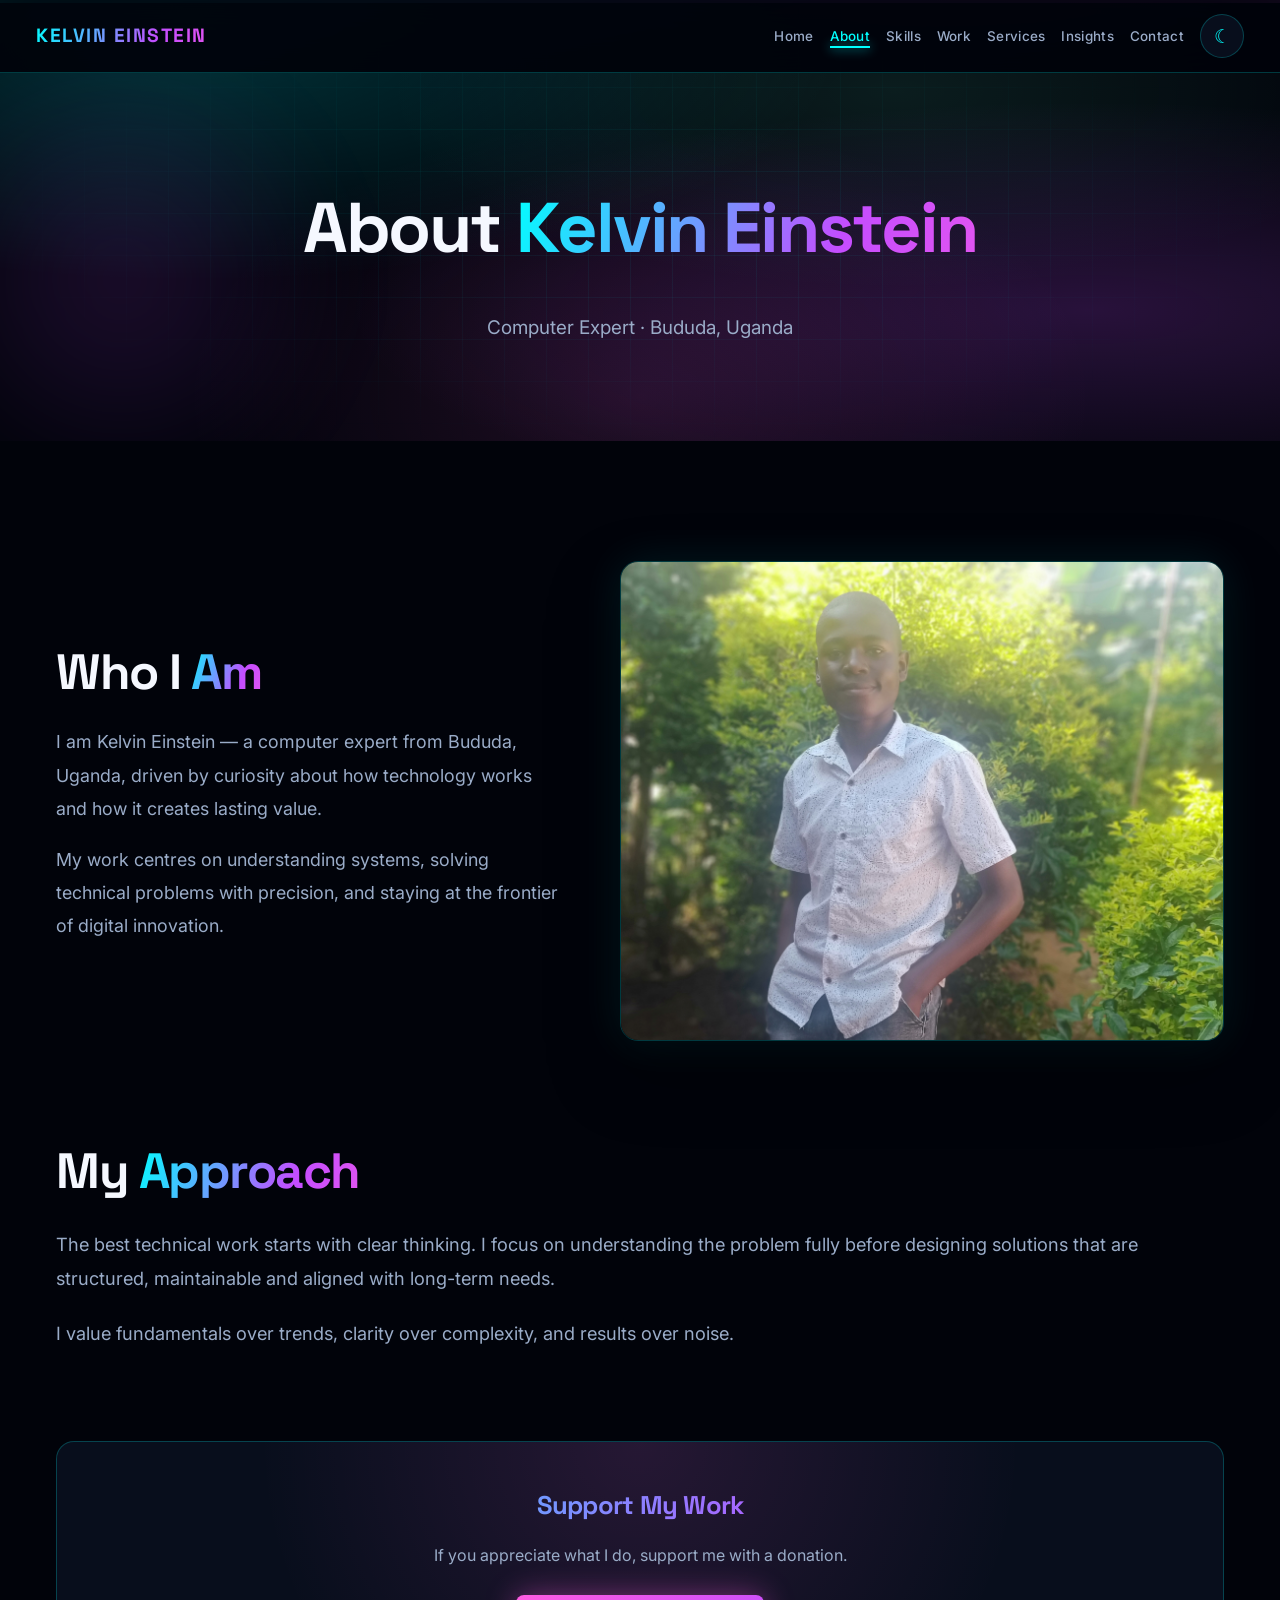
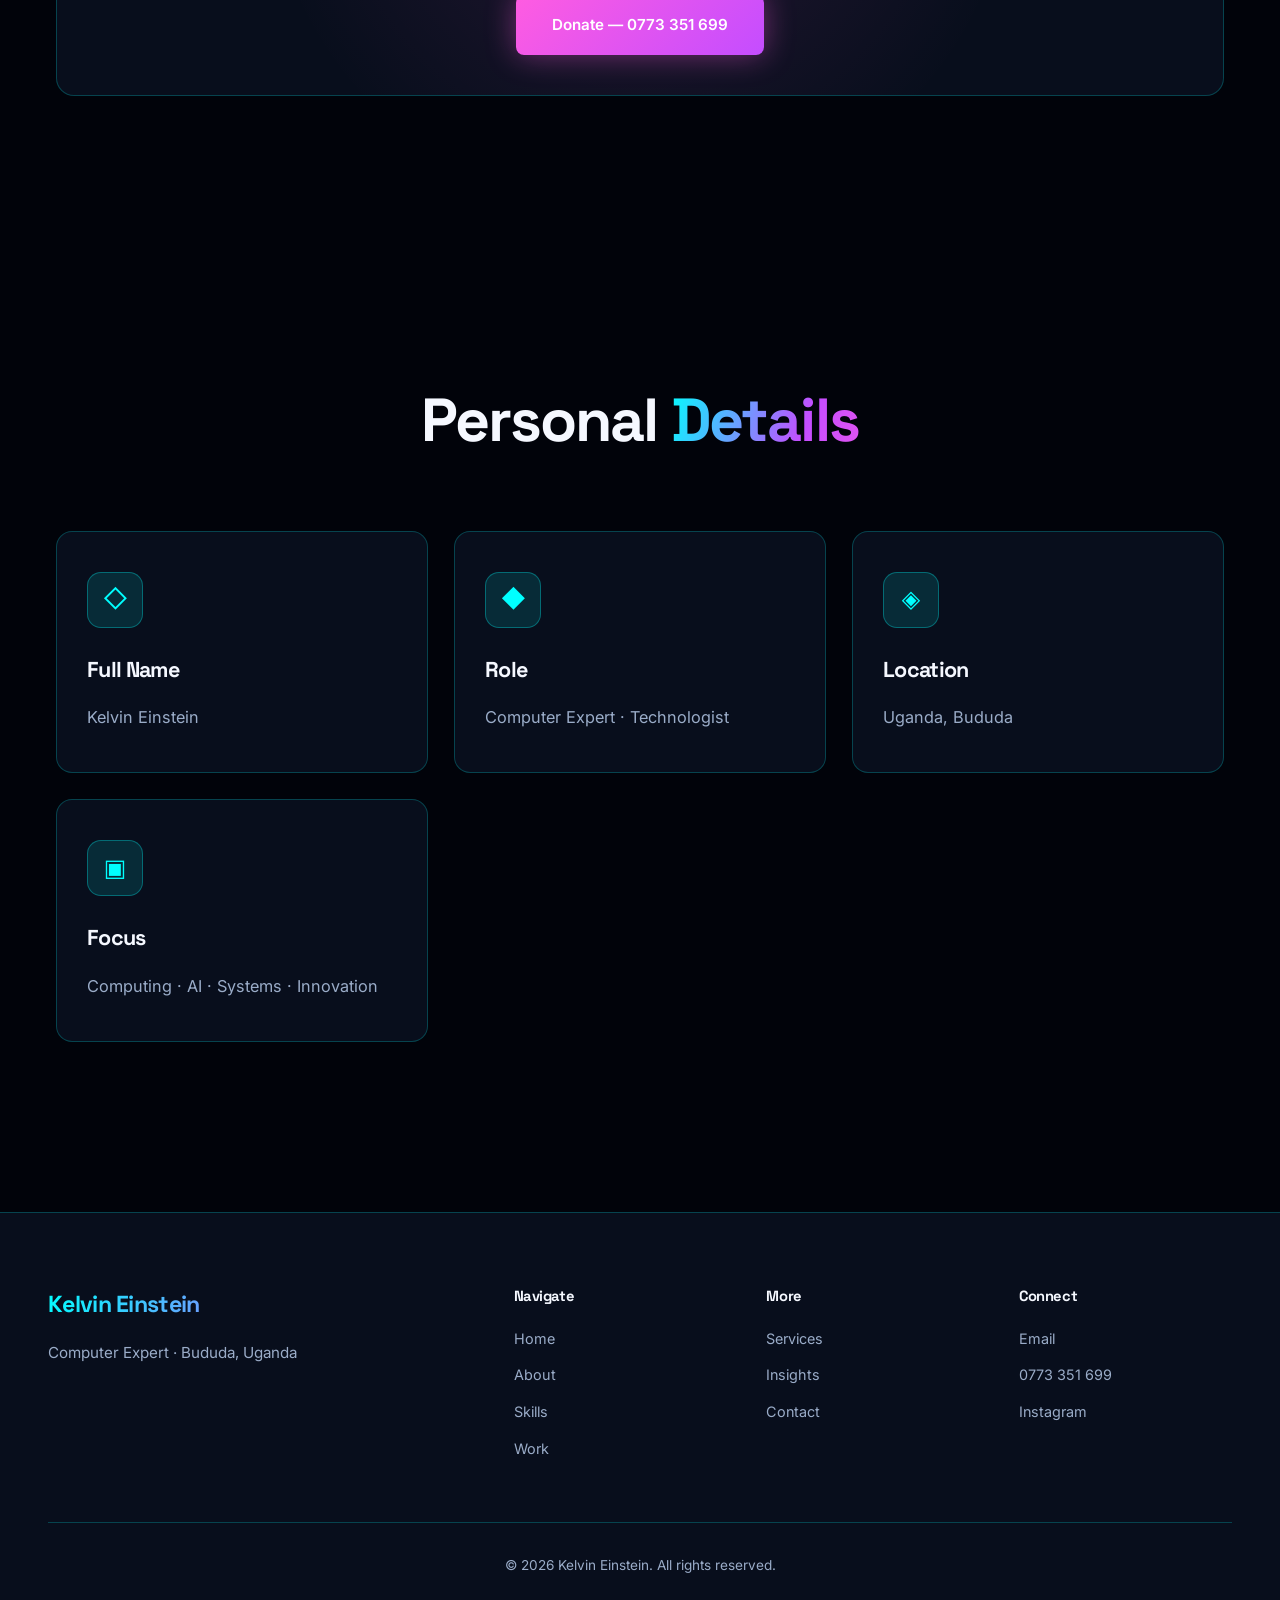
==== commit 1c09a87a: "Update all pages with real contact info and theme toggle button" ====
--- a/about.html
+++ b/about.html
@@ -12,29 +12,35 @@
 <body>
     <nav>
         <div class="logo">KELVIN EINSTEIN</div>
-        <ul class="nav-links" id="navLinks">
-            <li><a href="index.html">Home</a></li>
-            <li><a href="about.html" class="active">About</a></li>
-            <li><a href="skills.html">Skills</a></li>
-            <li><a href="work.html">Work</a></li>
-            <li><a href="services.html">Services</a></li>
-            <li><a href="insights.html">Insights</a></li>
-            <li><a href="contact.html">Contact</a></li>
-        </ul>
-        <div class="hamburger" id="hamburger"><span></span><span></span><span></span></div>
+        <div class="nav-right">
+            <ul class="nav-links" id="navLinks">
+                <li><a href="index.html">Home</a></li>
+                <li><a href="about.html" class="active">About</a></li>
+                <li><a href="skills.html">Skills</a></li>
+                <li><a href="work.html">Work</a></li>
+                <li><a href="services.html">Services</a></li>
+                <li><a href="insights.html">Insights</a></li>
+                <li><a href="contact.html">Contact</a></li>
+            </ul>
+            <button class="theme-toggle" id="themeToggle" aria-label="Toggle theme" title="Toggle dark/light mode">
+                <span class="icon-moon">☾</span>
+                <span class="icon-sun">☀</span>
+            </button>
+            <div class="hamburger" id="hamburger"><span></span><span></span><span></span></div>
+        </div>
     </nav>
 
     <div class="page-accent-bar"></div>
     <section class="page-hero">
         <h1>About <span>Kelvin Einstein</span></h1>
-        <p>Computer Expert · Technologist · Systems Thinker</p>
+        <p>Computer Expert · Bududa, Uganda</p>
     </section>
 
     <section class="section">
         <div class="content-with-img scroll-reveal">
             <div class="text">
                 <h2>Who I <span>Am</span></h2>
-                <p>I am Kelvin Einstein — a computer expert driven by curiosity about how technology works and how it creates lasting value.</p>
+                <p>I am Kelvin Einstein — a computer expert from Bududa, Uganda, driven by curiosity about how technology works and how it creates lasting value.</p>
                 <p>My work centres on understanding systems, solving technical problems with precision, and staying at the frontier of digital innovation.</p>
             </div>
             <div class="img-wrap face-focus">
@@ -50,8 +56,8 @@
 
         <div class="donate-box scroll-reveal">
             <h3>Support My Work</h3>
-            <p>If you appreciate what I do, you can support me with a donation.</p>
-            <a href="tel:+256000000000" class="btn btn-donate">Donate — Call / Mobile Money</a>
+            <p>If you appreciate what I do, support me with a donation.</p>
+            <a href="tel:+256773351699" class="btn btn-donate">Donate — 0773 351 699</a>
         </div>
     </section>
 
@@ -62,17 +68,21 @@
         <div class="features-grid">
             <div class="feature-card scroll-reveal"><div class="feature-icon">◇</div><h3>Full Name</h3><p>Kelvin Einstein</p></div>
             <div class="feature-card scroll-reveal"><div class="feature-icon">◆</div><h3>Role</h3><p>Computer Expert · Technologist</p></div>
-            <div class="feature-card scroll-reveal"><div class="feature-icon">◈</div><h3>Location</h3><p>Add your city / country</p></div>
+            <div class="feature-card scroll-reveal"><div class="feature-icon">◈</div><h3>Location</h3><p>Uganda, Bududa</p></div>
             <div class="feature-card scroll-reveal"><div class="feature-icon">▣</div><h3>Focus</h3><p>Computing · AI · Systems · Innovation</p></div>
         </div>
     </section>
 
     <footer>
         <div class="footer-grid">
-            <div class="footer-brand"><h3>Kelvin Einstein</h3><p>Computer Expert · Technologist · Digital Innovator</p></div>
+            <div class="footer-brand"><h3>Kelvin Einstein</h3><p>Computer Expert · Bududa, Uganda</p></div>
             <div class="footer-col"><h4>Navigate</h4><a href="index.html">Home</a><a href="about.html">About</a><a href="skills.html">Skills</a><a href="work.html">Work</a></div>
             <div class="footer-col"><h4>More</h4><a href="services.html">Services</a><a href="insights.html">Insights</a><a href="contact.html">Contact</a></div>
-            <div class="footer-col"><h4>Connect</h4><a href="#">Email</a><a href="tel:+256000000000">Phone / Donate</a><a href="#">GitHub</a></div>
+            <div class="footer-col"><h4>Connect</h4>
+                <a href="mailto:wabwirekelvin762@gmail.com">Email</a>
+                <a href="tel:+256773351699">0773 351 699</a>
+                <a href="https://instagram.com/KELVIN_EINSTEIN" target="_blank" rel="noopener">Instagram</a>
+            </div>
         </div>
         <div class="copyright">© 2026 Kelvin Einstein. All rights reserved.</div>
     </footer>
--- a/style.css
+++ b/style.css
@@ -1,5 +1,5 @@
 /* ============================================
-   KELVIN EINSTEIN — Brighter + Unique Animations
+   KELVIN EINSTEIN — Keyframes + Theme Toggle
    ============================================ */
 
 * { margin: 0; padding: 0; box-sizing: border-box; }
@@ -24,6 +24,29 @@
                      radial-gradient(ellipse at 50% 90%, rgba(255, 92, 225, 0.12) 0%, transparent 50%),
                      radial-gradient(ellipse at 70% 20%, rgba(95, 255, 208, 0.1) 0%, transparent 40%),
                      #01030a;
+    --nav-bg: rgba(1, 3, 10, 0.92);
+}
+
+/* Light mode */
+body.light-mode {
+    --bg-deep: #f0f4fa;
+    --bg-card: #ffffff;
+    --bg-elevated: #e8eef8;
+    --primary: #0088aa;
+    --primary-dim: #006688;
+    --accent: #7b2cbf;
+    --accent-2: #c9184a;
+    --accent-3: #0a9396;
+    --accent-4: #e85d04;
+    --text: #0d1b2a;
+    --text-muted: #4a5568;
+    --border: rgba(0, 136, 170, 0.25);
+    --glow-cyan: 0 0 40px rgba(0, 136, 170, 0.3);
+    --gradient-text: linear-gradient(110deg, #0088aa 0%, #7b2cbf 40%, #c9184a 70%, #0a9396 100%);
+    --gradient-hero: radial-gradient(ellipse at 15% 10%, rgba(0, 136, 170, 0.12) 0%, transparent 42%),
+                     radial-gradient(ellipse at 85% 70%, rgba(123, 44, 191, 0.1) 0%, transparent 48%),
+                     #e8eef8;
+    --nav-bg: rgba(240, 244, 250, 0.95);
 }
 
 html { scroll-behavior: smooth; }
@@ -34,6 +57,7 @@
     color: var(--text);
     line-height: 1.85;
     overflow-x: hidden;
+    transition: background-color 0.4s ease, color 0.4s ease;
 }
 
 h1, h2, h3, h4 {
@@ -42,20 +66,55 @@
     letter-spacing: -0.03em;
 }
 
+/* ========== THEME TOGGLE ========== */
+.theme-toggle {
+    width: 44px;
+    height: 44px;
+    border-radius: 50%;
+    border: 1.5px solid var(--border);
+    background: var(--bg-card);
+    color: var(--primary);
+    cursor: pointer;
+    display: flex;
+    align-items: center;
+    justify-content: center;
+    font-size: 1.2rem;
+    transition: all 0.35s cubic-bezier(0.16, 1, 0.3, 1);
+    position: relative;
+    overflow: hidden;
+    flex-shrink: 0;
+}
+.theme-toggle:hover {
+    border-color: var(--primary);
+    box-shadow: 0 0 20px rgba(0, 255, 255, 0.3);
+    transform: rotate(20deg) scale(1.08);
+}
+.theme-toggle .icon-sun,
+.theme-toggle .icon-moon {
+    position: absolute;
+    transition: all 0.4s cubic-bezier(0.16, 1, 0.3, 1);
+}
+.theme-toggle .icon-sun { opacity: 0; transform: rotate(-90deg) scale(0.5); }
+.theme-toggle .icon-moon { opacity: 1; transform: rotate(0) scale(1); }
+body.light-mode .theme-toggle .icon-sun { opacity: 1; transform: rotate(0) scale(1); }
+body.light-mode .theme-toggle .icon-moon { opacity: 0; transform: rotate(90deg) scale(0.5); }
+
 /* NAV */
 nav {
-    position: fixed; top: 0; width: 100%; padding: 16px 40px;
-    display: flex; justify-content: space-between; align-items: center;
-    z-index: 1000; background: rgba(1, 3, 10, 0.92); backdrop-filter: blur(30px);
+    position: fixed; top: 0; width: 100%; padding: 14px 36px;
+    display: flex; justify-content: space-between; align-items: center; gap: 16px;
+    z-index: 1000; background: var(--nav-bg); backdrop-filter: blur(30px);
     border-bottom: 1px solid var(--border);
     animation: navSlideDown 0.8s cubic-bezier(0.16, 1, 0.3, 1);
+    transition: background 0.4s ease;
 }
 @keyframes navSlideDown {
     from { transform: translateY(-100%); opacity: 0; }
     to { transform: translateY(0); opacity: 1; }
 }
+.nav-right { display: flex; align-items: center; gap: 16px; }
 .logo {
-    font-family: 'Space Grotesk', sans-serif; font-size: 1.22rem; font-weight: 700; letter-spacing: 1.5px;
+    font-family: 'Space Grotesk', sans-serif; font-size: 1.2rem; font-weight: 700; letter-spacing: 1.5px;
     background: var(--gradient-text); background-size: 200% 200%;
     -webkit-background-clip: text; -webkit-text-fill-color: transparent; background-clip: text;
     animation: gradientShift 5s ease infinite;
@@ -65,7 +124,7 @@
     50% { background-position: 100% 50%; }
     100% { background-position: 0% 50%; }
 }
-.nav-links { display: flex; gap: 18px; list-style: none; flex-wrap: wrap; justify-content: flex-end; }
+.nav-links { display: flex; gap: 16px; list-style: none; flex-wrap: wrap; justify-content: flex-end; }
 .nav-links a {
     color: var(--text-muted); text-decoration: none; font-weight: 500; font-size: 0.84rem;
     letter-spacing: 0.3px; transition: color 0.25s, transform 0.25s; position: relative;
@@ -84,7 +143,7 @@
 .hero {
     min-height: 100vh; display: flex; flex-direction: column; justify-content: center; align-items: center;
     text-align: center; padding: 130px 28px 90px; background: var(--gradient-hero);
-    position: relative; overflow: hidden;
+    position: relative; overflow: hidden; transition: background 0.4s ease;
 }
 .hero::before {
     content: ''; position: absolute; inset: 0;
@@ -94,6 +153,10 @@
     mask-image: radial-gradient(ellipse at center, black 12%, transparent 70%);
     -webkit-mask-image: radial-gradient(ellipse at center, black 12%, transparent 70%);
     pointer-events: none; animation: gridPulse 6s ease-in-out infinite;
+}
+body.light-mode .hero::before {
+    background-image: linear-gradient(rgba(0, 136, 170, 0.08) 1px, transparent 1px),
+                      linear-gradient(90deg, rgba(0, 136, 170, 0.08) 1px, transparent 1px);
 }
 .hero::after {
     content: ''; position: absolute; width: 800px; height: 800px; top: -15%; right: -20%;
@@ -135,9 +198,9 @@
     box-shadow: 0 0 16px var(--primary), 0 0 32px rgba(0, 255, 255, 0.6);
     animation: nodePulse 2.6s ease-in-out infinite;
 }
-.hero-ai-layer .node.n2 { background: var(--accent); box-shadow: 0 0 16px var(--accent), 0 0 32px rgba(196, 77, 255, 0.6); }
-.hero-ai-layer .node.n3 { background: var(--accent-2); box-shadow: 0 0 16px var(--accent-2), 0 0 32px rgba(255, 92, 225, 0.55); }
-.hero-ai-layer .node.n4 { background: var(--accent-3); box-shadow: 0 0 16px var(--accent-3), 0 0 32px rgba(95, 255, 208, 0.55); }
+.hero-ai-layer .node.n2 { background: var(--accent); box-shadow: 0 0 16px var(--accent); }
+.hero-ai-layer .node.n3 { background: var(--accent-2); box-shadow: 0 0 16px var(--accent-2); }
+.hero-ai-layer .node.n4 { background: var(--accent-3); box-shadow: 0 0 16px var(--accent-3); }
 .hero-ai-layer .node:nth-child(13) { top: 12%; left: 12%; animation-delay: 0.1s; }
 .hero-ai-layer .node:nth-child(14) { top: 22%; right: 14%; animation-delay: 0.4s; }
 .hero-ai-layer .node:nth-child(15) { top: 32%; left: 18%; animation-delay: 0.7s; }
@@ -188,6 +251,24 @@
     100% { bottom: 115%; opacity: 0; transform: translateX(40px) scale(0.5); }
 }
 
+/* Unique keyframe: shimmer text underline */
+@keyframes shimmerSweep {
+    0% { background-position: -200% center; }
+    100% { background-position: 200% center; }
+}
+
+/* Unique keyframe: bounce soft */
+@keyframes softBounce {
+    0%, 100% { transform: translateY(0); }
+    50% { transform: translateY(-6px); }
+}
+
+/* Unique keyframe: rotate glow ring */
+@keyframes spinGlow {
+    0% { transform: rotate(0deg); }
+    100% { transform: rotate(360deg); }
+}
+
 .hero h1 {
     font-size: clamp(4.5rem, 14vw, 11rem); line-height: 0.9; margin-bottom: 16px; font-weight: 700;
     letter-spacing: -0.05em; position: relative; z-index: 5;
@@ -234,13 +315,14 @@
     border: none; cursor: pointer; position: relative; z-index: 5;
     box-shadow: 0 0 35px rgba(0, 255, 255, 0.45); overflow: hidden;
 }
+body.light-mode .btn { color: #fff; }
 .btn::before {
     content: ''; position: absolute; top: 0; left: -100%; width: 100%; height: 100%;
     background: linear-gradient(90deg, transparent, rgba(255,255,255,0.35), transparent);
     transition: left 0.5s;
 }
 .btn:hover::before { left: 100%; }
-.btn:hover { background: #fff; transform: translateY(-4px) scale(1.04); box-shadow: var(--glow-cyan); }
+.btn:hover { background: #fff; color: #01030a; transform: translateY(-4px) scale(1.04); box-shadow: var(--glow-cyan); }
 .btn-outline {
     background: transparent; border: 1.5px solid var(--primary); color: var(--primary); box-shadow: none;
 }
@@ -270,9 +352,7 @@
 /* SECTIONS */
 .section { padding: 120px 56px; max-width: 1400px; margin: 0 auto; }
 .section-header { text-align: center; margin-bottom: 75px; }
-.section-header h2 {
-    font-size: clamp(2.7rem, 5.5vw, 3.8rem); margin-bottom: 22px; line-height: 1.15;
-}
+.section-header h2 { font-size: clamp(2.7rem, 5.5vw, 3.8rem); margin-bottom: 22px; line-height: 1.15; }
 .section-header h2 span {
     background: var(--gradient-text); background-size: 200% 200%;
     -webkit-background-clip: text; -webkit-text-fill-color: transparent; background-clip: text;
@@ -280,7 +360,6 @@
 }
 .section-header p { color: var(--text-muted); max-width: 780px; margin: 0 auto; font-size: 1.15rem; }
 
-/* SCROLL REVEALS */
 @supports (animation-timeline: view()) {
     .scroll-reveal {
         animation: scrollReveal linear both;
@@ -297,7 +376,6 @@
     .scroll-reveal.visible { opacity: 1; transform: none; }
 }
 
-/* FEATURE CARDS */
 .features-grid {
     display: grid; grid-template-columns: repeat(auto-fit, minmax(300px, 1fr));
     gap: 26px; perspective: 1000px;
@@ -326,7 +404,7 @@
 }
 .feature-card:hover {
     transform: translateY(-10px) rotateX(2deg) rotateY(-2deg); border-color: transparent;
-    box-shadow: 0 30px 60px rgba(0, 0, 0, 0.5), 0 0 55px rgba(0, 255, 255, 0.18);
+    box-shadow: 0 30px 60px rgba(0, 0, 0, 0.35), 0 0 55px rgba(0, 255, 255, 0.18);
 }
 .feature-card:hover::before { opacity: 1; }
 .feature-icon {
@@ -335,6 +413,7 @@
     margin-bottom: 22px; color: var(--primary); border: 1px solid rgba(0, 255, 255, 0.3);
     transition: all 0.4s cubic-bezier(0.16, 1, 0.3, 1);
 }
+body.light-mode .feature-icon { background: rgba(0, 136, 170, 0.12); border-color: rgba(0, 136, 170, 0.3); }
 .feature-card:hover .feature-icon {
     background: rgba(0, 255, 255, 0.22); box-shadow: 0 0 30px rgba(0, 255, 255, 0.4);
     transform: scale(1.12) rotate(6deg);
@@ -343,7 +422,6 @@
 .feature-card:hover h3 { color: var(--primary); }
 .feature-card p { color: var(--text-muted); font-size: 1.02rem; line-height: 1.75; }
 
-/* IMAGE + TEXT — face-focused photo */
 .content-with-img {
     display: grid; grid-template-columns: 1fr 1.2fr; gap: 60px;
     align-items: center; margin-bottom: 100px;
@@ -363,23 +441,19 @@
 }
 .content-with-img .img-wrap {
     border-radius: 18px; overflow: hidden; border: 1px solid var(--border);
-    box-shadow: 0 30px 70px rgba(0, 0, 0, 0.45), 0 0 45px rgba(0, 255, 255, 0.1);
+    box-shadow: 0 30px 70px rgba(0, 0, 0, 0.35), 0 0 45px rgba(0, 255, 255, 0.1);
     height: 480px; position: relative;
     transition: transform 0.5s cubic-bezier(0.16, 1, 0.3, 1), box-shadow 0.5s;
 }
 .content-with-img .img-wrap:hover {
     transform: scale(1.02);
-    box-shadow: 0 35px 80px rgba(0, 0, 0, 0.5), 0 0 70px rgba(0, 255, 255, 0.16);
+    box-shadow: 0 35px 80px rgba(0, 0, 0, 0.4), 0 0 70px rgba(0, 255, 255, 0.16);
 }
 .content-with-img .img-wrap img {
-    width: 100%; height: 100%; object-fit: cover;
-    object-position: center 18%;
+    width: 100%; height: 100%; object-fit: cover; object-position: center 15%;
     transition: transform 0.9s cubic-bezier(0.16, 1, 0.3, 1);
 }
-.content-with-img .img-wrap.face-focus img {
-    object-position: center 15%;
-    object-fit: cover;
-}
+.content-with-img .img-wrap.face-focus img { object-position: center 15%; }
 .content-with-img .img-wrap:hover img { transform: scale(1.06); }
 
 .content-block { width: 100%; max-width: 100%; margin: 0 0 90px; }
@@ -395,7 +469,6 @@
     color: var(--text-muted); margin-bottom: 20px; font-size: 1.14rem; line-height: 1.9; max-width: 100%;
 }
 
-/* STATS */
 .stats-row { display: grid; grid-template-columns: repeat(4, 1fr); gap: 22px; margin: 70px 0; }
 .stat-item {
     text-align: center; padding: 38px 16px; background: var(--bg-card); border-radius: 16px;
@@ -409,7 +482,7 @@
 }
 .stat-item:hover::before { opacity: 1; }
 .stat-item:hover {
-    border-color: rgba(0, 255, 255, 0.55); box-shadow: 0 0 50px rgba(0, 255, 255, 0.22);
+    border-color: var(--primary); box-shadow: 0 0 50px rgba(0, 255, 255, 0.22);
     transform: translateY(-8px) scale(1.04);
 }
 .stat-item .number {
@@ -419,10 +492,9 @@
 }
 .stat-item .label { color: var(--text-muted); font-size: 0.92rem; position: relative; z-index: 1; }
 
-/* PAGE HERO */
 .page-hero {
     padding: 160px 48px 95px; text-align: center; background: var(--gradient-hero);
-    position: relative; overflow: hidden;
+    position: relative; overflow: hidden; transition: background 0.4s ease;
 }
 .page-hero::before {
     content: ''; position: absolute; inset: 0;
@@ -456,11 +528,9 @@
     animation: gradientShift 4s ease infinite;
 }
 
-/* DONATE BOX */
 .donate-box {
     background: var(--bg-card); border: 1px solid var(--border); border-radius: 18px;
-    padding: 40px; text-align: center; margin: 50px 0;
-    position: relative; overflow: hidden;
+    padding: 40px; text-align: center; margin: 50px 0; position: relative; overflow: hidden;
 }
 .donate-box::before {
     content: ''; position: absolute; inset: 0;
@@ -474,9 +544,7 @@
     animation: gradientShift 5s ease infinite;
 }
 .donate-box p { color: var(--text-muted); margin-bottom: 24px; position: relative; }
-.donate-box .btn { position: relative; }
-
-/* COMMENT SECTION */
+
 .comment-section {
     background: var(--bg-card); border: 1px solid var(--border); border-radius: 18px;
     padding: 40px; margin: 50px 0;
@@ -510,16 +578,13 @@
     from { opacity: 0; transform: translateY(12px); }
     to { opacity: 1; transform: translateY(0); }
 }
-.comment-item .comment-author {
-    font-weight: 600; color: var(--primary); margin-bottom: 6px; font-size: 0.95rem;
-}
+.comment-item .comment-author { font-weight: 600; color: var(--primary); margin-bottom: 6px; font-size: 0.95rem; }
 .comment-item .comment-text { color: var(--text-muted); font-size: 0.92rem; line-height: 1.6; }
 .comment-item .comment-time { color: var(--text-muted); font-size: 0.78rem; margin-top: 8px; opacity: 0.7; }
 
-/* FOOTER */
 footer {
     background: var(--bg-card); border-top: 1px solid var(--border);
-    padding: 70px 48px 40px; margin-top: 50px;
+    padding: 70px 48px 40px; margin-top: 50px; transition: background 0.4s ease;
 }
 .footer-grid {
     max-width: 1300px; margin: 0 auto; display: grid;
@@ -543,7 +608,6 @@
     color: var(--text-muted); font-size: 0.85rem;
 }
 
-/* RESPONSIVE */
 @media (max-width: 980px) {
     nav { padding: 14px 18px; }
     .nav-links {
